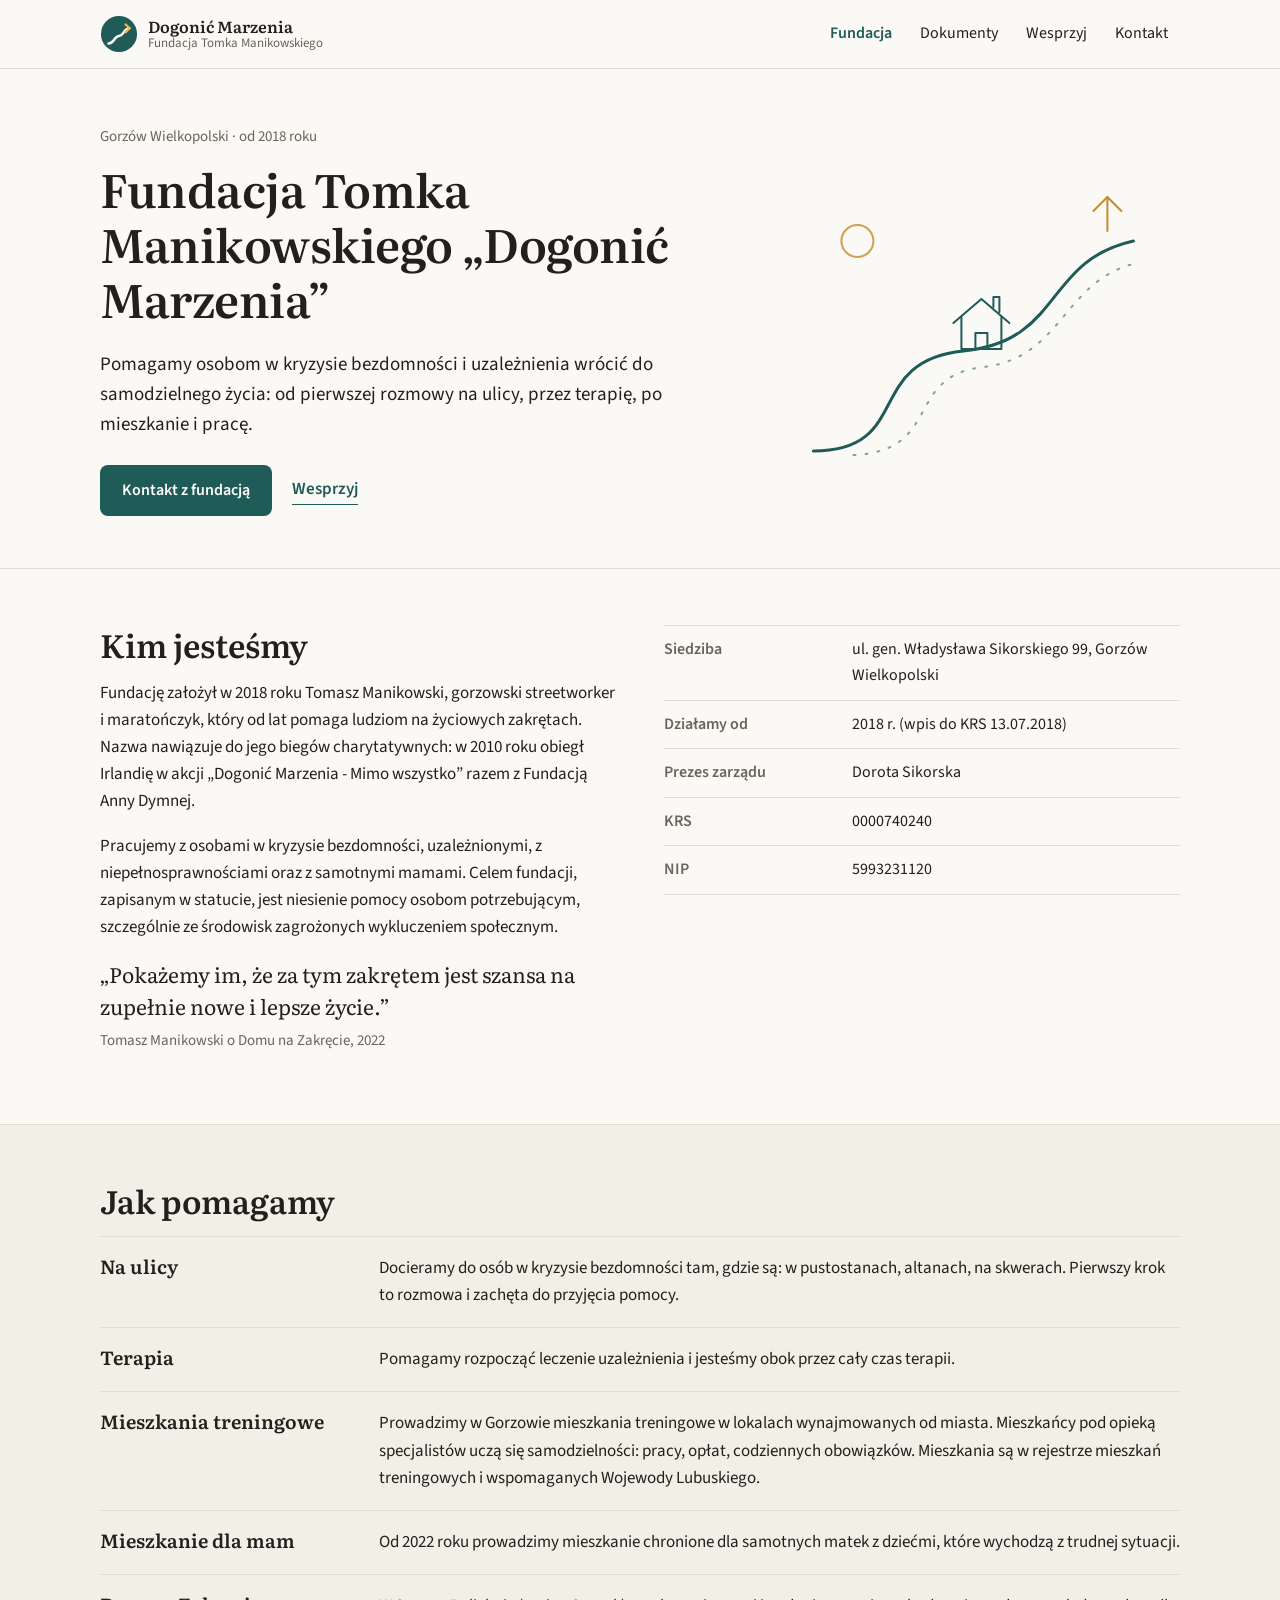
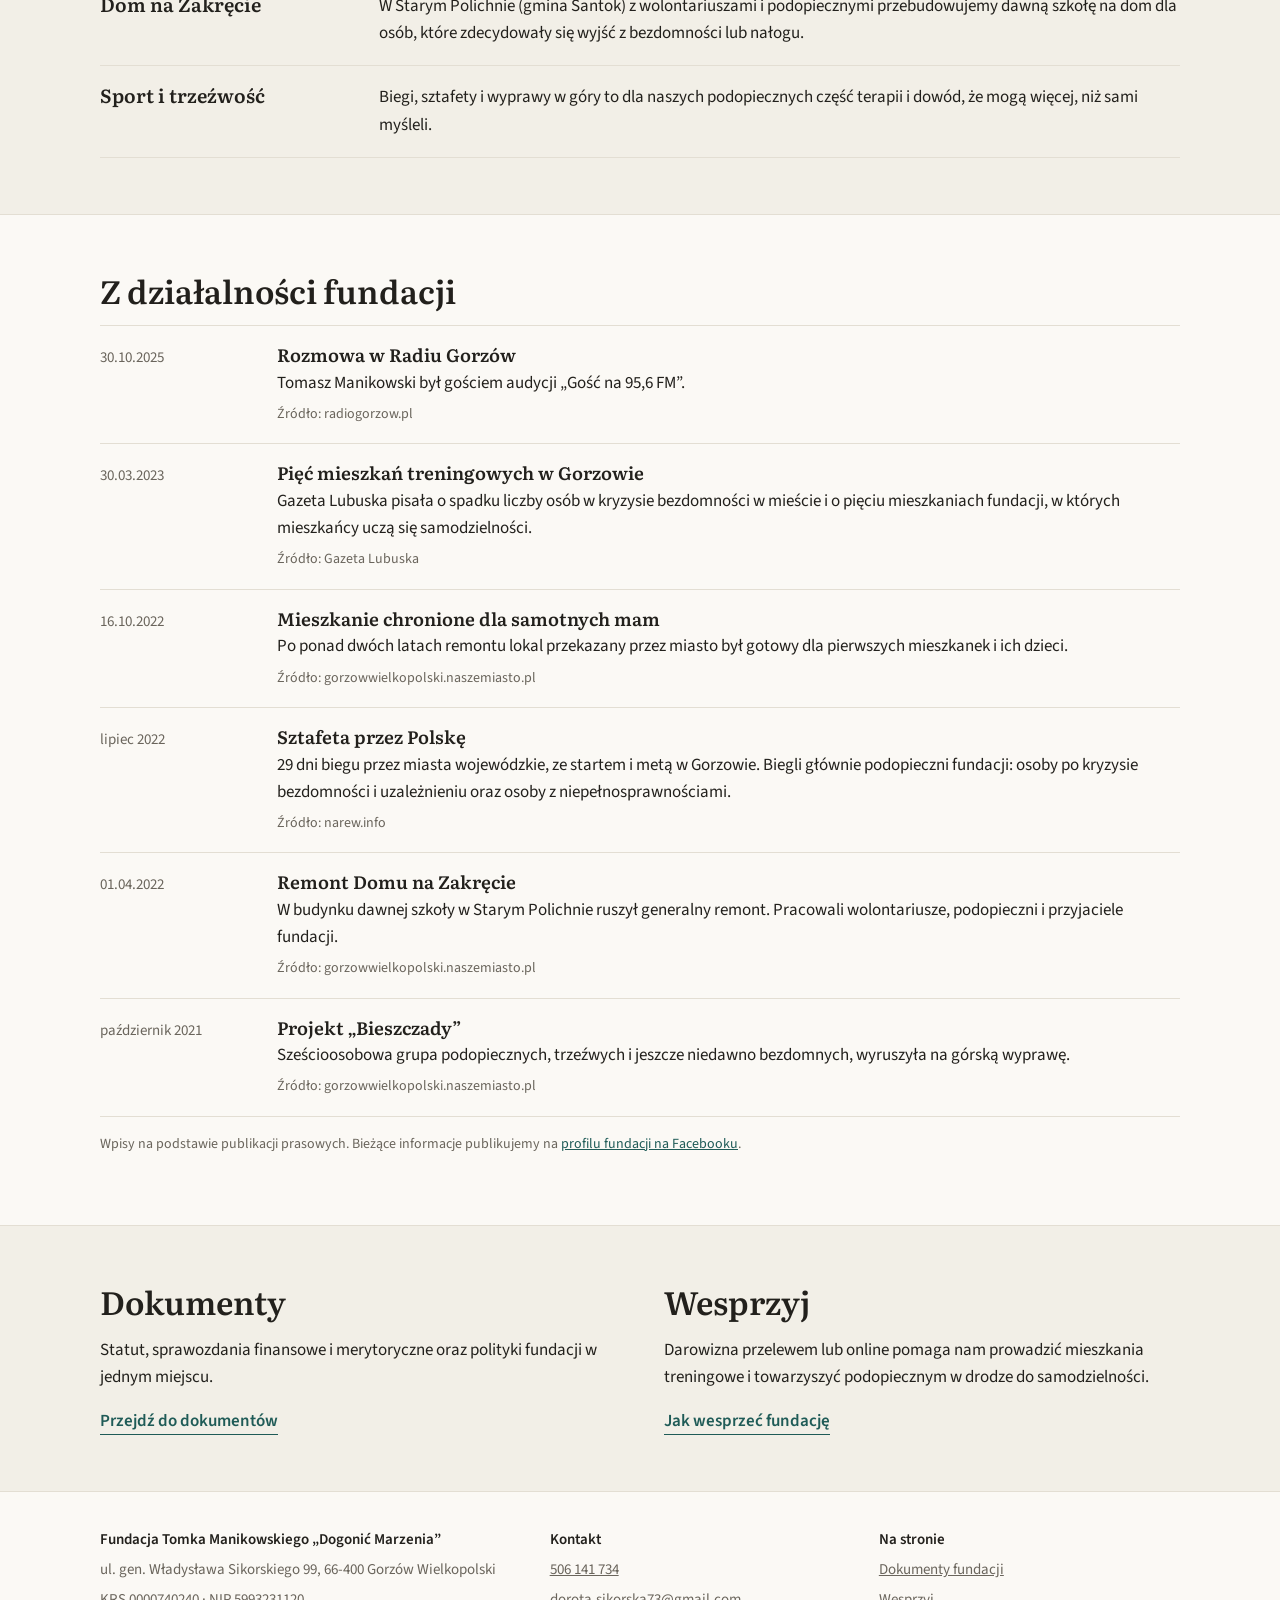
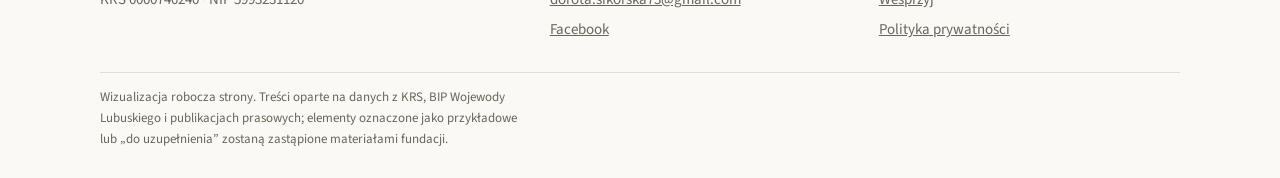
==== index.html @ fbab88c8 "Wizualizacja strony fundacji" ====
<!doctype html>
<html lang="pl">
<head>
<meta charset="utf-8">
<meta name="viewport" content="width=device-width, initial-scale=1">
<meta name="robots" content="noindex, nofollow">
<title>Strona główna | Fundacja „Dogonić Marzenia”</title>
<meta name="description" content="Fundacja Tomka Manikowskiego „Dogonić Marzenia” z Gorzowa Wielkopolskiego pomaga osobom w kryzysie bezdomności i uzależnienia.">
<link rel="preconnect" href="https://fonts.googleapis.com">
<link rel="preconnect" href="https://fonts.gstatic.com" crossorigin>
<link href="https://fonts.googleapis.com/css2?family=Literata:opsz,wght@7..72,500;7..72,600&family=Source+Sans+3:wght@400;600&display=swap" rel="stylesheet">
<link rel="stylesheet" href="style.css">
<link rel="icon" href="data:image/svg+xml,%3Csvg%20xmlns%3D%22http%3A//www.w3.org/2000/svg%22%20viewBox%3D%220%200%2040%2040%22%3E%3Ccircle%20cx%3D%2220%22%20cy%3D%2220%22%20r%3D%2219%22%20fill%3D%22%231f5b57%22/%3E%3Cpath%20d%3D%22M9%2030c6%200%206-8%2011-8s5-8%2011-8%22%20fill%3D%22none%22%20stroke%3D%22%23fff%22%20stroke-width%3D%223%22%20stroke-linecap%3D%22round%22/%3E%3C/svg%3E">
</head>
<body>
<a class="skip" href="#tresc">Przejdź do treści</a>
<header class="top"><div class="wrap">
<a class="brand" href="index.html"><svg viewBox="0 0 40 40" aria-hidden="true"><circle cx="20" cy="20" r="19" fill="#1f5b57"/><path d="M9 30c6 0 6-8 11-8s5-8 11-8" fill="none" stroke="#fff" stroke-width="2.6" stroke-linecap="round"/><path d="M27 10l4 4-4 4" fill="none" stroke="#f0b65a" stroke-width="2.4" stroke-linecap="round" stroke-linejoin="round"/></svg><span>Dogonić Marzenia<small>Fundacja Tomka Manikowskiego</small></span></a>
<button class="burger" aria-label="Menu" aria-expanded="false" aria-controls="nav"><svg width="22" height="22" viewBox="0 0 24 24" fill="none" stroke="currentColor" stroke-width="2" stroke-linecap="round"><path d="M4 7h16M4 12h16M4 17h16"/></svg></button>
<nav class="nav" id="nav" aria-label="Główne menu"><a href="index.html" aria-current="page">Fundacja</a><a href="dokumenty.html">Dokumenty</a><a href="wesprzyj.html">Wesprzyj</a><a href="kontakt.html">Kontakt</a></nav>
</div></header>
<main id="tresc">

<section class="hero"><div class="wrap">
<div>
<p class="where">Gorzów Wielkopolski · od 2018 roku</p>
<h1>Fundacja Tomka Manikowskiego „Dogonić Marzenia”</h1>
<p class="lead">Pomagamy osobom w kryzysie bezdomności i uzależnienia wrócić do samodzielnego życia: od pierwszej rozmowy na ulicy, przez terapię, po mieszkanie i pracę.</p>
<div class="btns"><a class="btn" href="kontakt.html">Kontakt z fundacją</a><a class="lnk" href="wesprzyj.html">Wesprzyj</a></div>
</div>
<div class="hero-art"><svg viewBox="0 0 360 300" fill="none" stroke="currentColor" stroke-width="2" stroke-linecap="round" stroke-linejoin="round" aria-hidden="true">
<path d="M20 280 C 120 280, 70 190, 170 180 S 250 90, 340 70" stroke-width="3"/>
<path d="M60 284 C 150 280, 110 205, 190 196 S 270 108, 344 92" stroke-dasharray="2 10" opacity=".55"/>
<g transform="translate(160 118)"><path d="M0 34 L28 10 L56 34"/><path d="M8 28 V60 H48 V28"/><path d="M22 60 V44 H34 V60"/><path d="M40 18 V8 H46 V23" /></g>
<path d="M300 40 l14 -14 l14 14" stroke="#c98a2b"/><path d="M314 26 V60" stroke="#c98a2b"/>
<circle cx="64" cy="70" r="16" stroke="#c98a2b" opacity=".8"/>
</svg></div>
</div></section>

<section class="sec"><div class="wrap cols">
<div>
<h2>Kim jesteśmy</h2>
<p>Fundację założył w 2018 roku Tomasz Manikowski, gorzowski streetworker i maratończyk, który od lat pomaga ludziom na życiowych zakrętach. Nazwa nawiązuje do jego biegów charytatywnych: w 2010 roku obiegł Irlandię w akcji „Dogonić Marzenia - Mimo wszystko” razem z Fundacją Anny Dymnej.</p>
<p>Pracujemy z osobami w kryzysie bezdomności, uzależnionymi, z niepełnosprawnościami oraz z samotnymi mamami. Celem fundacji, zapisanym w statucie, jest niesienie pomocy osobom potrzebującym, szczególnie ze środowisk zagrożonych wykluczeniem społecznym.</p>
<p class="quote">„Pokażemy im, że za tym zakrętem jest szansa na zupełnie nowe i lepsze życie.”</p>
<p>Tomasz Manikowski o Domu na Zakręcie, 2022</p>
</div>
<div>
<ul class="facts">
<li><b>Siedziba</b><span>ul. gen. Władysława Sikorskiego 99, Gorzów Wielkopolski</span></li>
<li><b>Działamy od</b><span>2018 r. (wpis do KRS 13.07.2018)</span></li>
<li><b>Prezes zarządu</b><span>Dorota Sikorska</span></li>
<li><b>KRS</b><span>0000740240</span></li>
<li><b>NIP</b><span>5993231120</span></li>
</ul>
</div>
</div></section>

<section class="sec alt"><div class="wrap">
<h2>Jak pomagamy</h2>
<ul class="ways">
<li><h3>Na ulicy</h3><p>Docieramy do osób w kryzysie bezdomności tam, gdzie są: w pustostanach, altanach, na skwerach. Pierwszy krok to rozmowa i zachęta do przyjęcia pomocy.</p></li>
<li><h3>Terapia</h3><p>Pomagamy rozpocząć leczenie uzależnienia i jesteśmy obok przez cały czas terapii.</p></li>
<li><h3>Mieszkania treningowe</h3><p>Prowadzimy w Gorzowie mieszkania treningowe w lokalach wynajmowanych od miasta. Mieszkańcy pod opieką specjalistów uczą się samodzielności: pracy, opłat, codziennych obowiązków. Mieszkania są w rejestrze mieszkań treningowych i wspomaganych Wojewody Lubuskiego.</p></li>
<li><h3>Mieszkanie dla mam</h3><p>Od 2022 roku prowadzimy mieszkanie chronione dla samotnych matek z dziećmi, które wychodzą z trudnej sytuacji.</p></li>
<li><h3>Dom na Zakręcie</h3><p>W Starym Polichnie (gmina Santok) z wolontariuszami i podopiecznymi przebudowujemy dawną szkołę na dom dla osób, które zdecydowały się wyjść z bezdomności lub nałogu.</p></li><!-- DO POTWIERDZENIA: aktualny etap Domu na Zakreciu (prasa z 2022 r.) -->
<li><h3>Sport i trzeźwość</h3><p>Biegi, sztafety i wyprawy w góry to dla naszych podopiecznych część terapii i dowód, że mogą więcej, niż sami myśleli.</p></li>
</ul>
</div></section>

<section class="sec"><div class="wrap">
<h2>Z działalności fundacji</h2>
<ul class="news">
<li><time datetime="2025-10-30">30.10.2025</time><div><h3>Rozmowa w Radiu Gorzów</h3><p>Tomasz Manikowski był gościem audycji „Gość na 95,6 FM”.</p><p class="src">Źródło: radiogorzow.pl</p></div></li>
<li><time datetime="2023-03-30">30.03.2023</time><div><h3>Pięć mieszkań treningowych w Gorzowie</h3><p>Gazeta Lubuska pisała o spadku liczby osób w kryzysie bezdomności w mieście i o pięciu mieszkaniach fundacji, w których mieszkańcy uczą się samodzielności.</p><p class="src">Źródło: Gazeta Lubuska</p></div></li>
<li><time datetime="2022-10-16">16.10.2022</time><div><h3>Mieszkanie chronione dla samotnych mam</h3><p>Po ponad dwóch latach remontu lokal przekazany przez miasto był gotowy dla pierwszych mieszkanek i ich dzieci.</p><p class="src">Źródło: gorzowwielkopolski.naszemiasto.pl</p></div></li>
<li><time datetime="2022-07-02">lipiec 2022</time><div><h3>Sztafeta przez Polskę</h3><p>29 dni biegu przez miasta wojewódzkie, ze startem i metą w Gorzowie. Biegli głównie podopieczni fundacji: osoby po kryzysie bezdomności i uzależnieniu oraz osoby z niepełnosprawnościami.</p><p class="src">Źródło: narew.info</p></div></li>
<li><time datetime="2022-04-01">01.04.2022</time><div><h3>Remont Domu na Zakręcie</h3><p>W budynku dawnej szkoły w Starym Polichnie ruszył generalny remont. Pracowali wolontariusze, podopieczni i przyjaciele fundacji.</p><p class="src">Źródło: gorzowwielkopolski.naszemiasto.pl</p></div></li>
<li><time datetime="2021-10-22">październik 2021</time><div><h3>Projekt „Bieszczady”</h3><p>Sześcioosobowa grupa podopiecznych, trzeźwych i jeszcze niedawno bezdomnych, wyruszyła na górską wyprawę.</p><p class="src">Źródło: gorzowwielkopolski.naszemiasto.pl</p></div></li>
</ul>
<!-- Wpisy z publikacji prasowych; docelowo aktualnosci z profilu FB fundacji -->
<p class="note">Wpisy na podstawie publikacji prasowych. Bieżące informacje publikujemy na <a href="https://www.facebook.com/tmdogonicmarzenia/" rel="noopener">profilu fundacji na Facebooku</a>.</p>
</div></section>

<section class="sec alt"><div class="wrap pair">
<div><h2>Dokumenty</h2><p>Statut, sprawozdania finansowe i merytoryczne oraz polityki fundacji w jednym miejscu.</p><a class="lnk" href="dokumenty.html">Przejdź do dokumentów</a></div>
<div><h2>Wesprzyj</h2><p>Darowizna przelewem lub online pomaga nam prowadzić mieszkania treningowe i towarzyszyć podopiecznym w drodze do samodzielności.</p><a class="lnk" href="wesprzyj.html">Jak wesprzeć fundację</a></div>
</div></section>

</main>
<footer class="foot"><div class="wrap">
<div><p><b>Fundacja Tomka Manikowskiego „Dogonić Marzenia”</b></p><p>ul. gen. Władysława Sikorskiego 99, 66-400 Gorzów Wielkopolski</p><p>KRS 0000740240 · NIP 5993231120</p></div>
<div><p><b>Kontakt</b></p><p><a href="tel:+48506141734">506 141 734</a></p><p><a href="mailto:dorota.sikorska73@gmail.com">dorota.sikorska73@gmail.com</a></p><p><a href="https://www.facebook.com/tmdogonicmarzenia/" rel="noopener">Facebook</a></p></div>
<div><p><b>Na stronie</b></p><p><a href="dokumenty.html">Dokumenty fundacji</a></p><p><a href="wesprzyj.html">Wesprzyj</a></p><p><a href="kontakt.html#rodo">Polityka prywatności</a></p></div>
</div>
<div class="wrap draft">Wizualizacja robocza strony. Treści oparte na danych z KRS, BIP Wojewody Lubuskiego i publikacjach prasowych; elementy oznaczone jako przykładowe lub „do uzupełnienia” zostaną zastąpione materiałami fundacji.</div>
</footer>
<script>
(function(){var b=document.querySelector('.burger'),n=document.getElementById('nav');
b.addEventListener('click',function(){var o=n.classList.toggle('open');b.setAttribute('aria-expanded',o)});
n.addEventListener('click',function(e){if(e.target.tagName==='A'){n.classList.remove('open');b.setAttribute('aria-expanded','false')}});
document.querySelectorAll('[data-mock]').forEach(function(a){a.addEventListener('click',function(e){e.preventDefault();var m=document.getElementById(a.getAttribute('data-mock'));if(m){m.hidden=false}})});
})();
</script>
</body>
</html>
---- style.css ----
:root{--bg:#fbf9f5;--bg2:#f2efe7;--ink:#22201c;--muted:#6a655c;--line:#e3ded3;--acc:#1f5b57;--acc2:#174744;--accink:#fff;
--hf:'Literata',Georgia,serif;--bf:'Source Sans 3',system-ui,sans-serif;--w:1080px}
*{box-sizing:border-box}
html{-webkit-text-size-adjust:100%;scroll-behavior:smooth}
body{margin:0;background:var(--bg);color:var(--ink);font:400 17px/1.6 var(--bf);overflow-x:hidden}
img,svg{max-width:100%;display:block}
a{color:var(--acc)}
a:hover{color:var(--acc2)}
.wrap{width:min(var(--w),100% - 40px);margin:0 auto}
h1,h2,h3{font-family:var(--hf);font-weight:600;line-height:1.2;margin:0 0 .5em;color:var(--ink)}
h1{font-size:clamp(28px,4.4vw,46px);letter-spacing:-.01em}
h2{font-size:clamp(24px,3vw,32px)}
h3{font-size:20px}
p{margin:0 0 1em}
.skip{position:absolute;left:-999px}
.skip:focus{left:12px;top:12px;background:#fff;padding:8px 12px;z-index:99}
/* naglowek */
.top{position:sticky;top:0;z-index:50;background:var(--bg);border-bottom:1px solid var(--line)}
.top .wrap{display:flex;align-items:center;justify-content:space-between;gap:16px;height:68px}
.brand{display:flex;align-items:center;gap:10px;text-decoration:none;color:var(--ink);min-width:0}
.brand svg{width:38px;height:38px;flex:0 0 auto}
.brand span{font-family:var(--hf);font-weight:600;font-size:16px;line-height:1.2}
.brand small{display:block;font-family:var(--bf);font-weight:400;font-size:13px;color:var(--muted)}
.nav{display:flex;gap:4px;align-items:center}
.nav a{text-decoration:none;color:var(--ink);padding:8px 12px;border-radius:6px;font-size:16px;white-space:nowrap}
.nav a:hover{background:var(--bg2)}
.nav a[aria-current]{color:var(--acc);font-weight:600}
.burger{display:none;background:none;border:1px solid var(--line);border-radius:8px;width:44px;height:44px;cursor:pointer;color:var(--ink);flex:0 0 auto}
.burger svg{margin:auto}
@media (max-width:820px){
 .burger{display:block}
 .nav{display:none;position:absolute;left:0;right:0;top:68px;background:var(--bg);flex-direction:column;align-items:stretch;padding:8px 20px 16px;border-bottom:1px solid var(--line);box-shadow:0 12px 24px rgba(0,0,0,.06)}
 .nav.open{display:flex}
 .nav a{padding:12px 4px;border-bottom:1px solid var(--line);border-radius:0}
 .nav a:last-child{border-bottom:0}
}
/* hero */
.hero{padding:56px 0 52px;border-bottom:1px solid var(--line);background:var(--bg)}
.hero .wrap{display:grid;grid-template-columns:minmax(0,1.5fr) minmax(0,1fr);gap:48px;align-items:center}
.hero .lead{font-size:19px;color:var(--ink);max-width:36em}
.hero .where{color:var(--muted);font-size:15px;margin-bottom:12px}
.hero-art{color:var(--acc)}
.hero-art svg{width:100%;height:auto;max-height:300px}
.btns{display:flex;flex-wrap:wrap;gap:12px 20px;align-items:center;margin-top:24px}
.btn{display:inline-block;background:var(--acc);color:var(--accink);text-decoration:none;padding:13px 22px;border-radius:8px;font-weight:600;font-size:16px;border:0;cursor:pointer;font-family:inherit}
.btn:hover{background:var(--acc2);color:#fff}
.lnk{font-weight:600;text-decoration:none;border-bottom:1px solid currentColor;padding-bottom:1px}
@media (max-width:760px){
 .hero{padding:24px 0 28px}
 .hero .wrap{grid-template-columns:minmax(0,1fr);gap:0}
 .hero-art{display:none}
 h1{font-size:clamp(25px,7.4vw,32px)}
 .hero .lead{font-size:17px}
 .btns{margin-top:18px}
}
/* sekcje */
.sec{padding:56px 0;border-bottom:1px solid var(--line)}
.sec.alt{background:var(--bg2)}
.cols{display:grid;grid-template-columns:minmax(0,1fr) minmax(0,1fr);gap:48px}
.cols3{display:grid;grid-template-columns:repeat(3,minmax(0,1fr));gap:32px 40px}
.facts{list-style:none;margin:0;padding:0;border-top:1px solid var(--line)}
.facts li{display:grid;grid-template-columns:minmax(0,11em) minmax(0,1fr);gap:12px;padding:11px 0;border-bottom:1px solid var(--line);font-size:16px}
.facts b{font-weight:600;color:var(--muted)}
.ways{list-style:none;margin:8px 0 0;padding:0}
.ways li{padding:18px 0;border-top:1px solid var(--line);display:grid;grid-template-columns:minmax(0,15em) minmax(0,1fr);gap:24px}
.ways li:last-child{border-bottom:1px solid var(--line)}
.ways h3{margin:0;font-size:19px}
.ways p{margin:0;color:var(--ink)}
.news{list-style:none;margin:8px 0 0;padding:0}
.news li{padding:18px 0;border-top:1px solid var(--line);display:grid;grid-template-columns:minmax(0,9em) minmax(0,1fr);gap:24px}
.news li:last-child{border-bottom:1px solid var(--line)}
.news time{color:var(--muted);font-size:15px;padding-top:2px}
.news h3{font-size:18px;margin:0 0 4px}
.news p{margin:0}
.news .src{font-size:14px;color:var(--muted);margin-top:6px}
.news li.empty h3,.news li.empty p{color:var(--muted);font-weight:400}
.note{font-size:14px;color:var(--muted);margin-top:16px}
.quote{font-family:var(--hf);font-size:21px;line-height:1.5;margin:0 0 8px;color:var(--ink)}
.quote+p{color:var(--muted);font-size:15px}
.pair{display:grid;grid-template-columns:minmax(0,1fr) minmax(0,1fr);gap:48px}
.pair p{max-width:30em}
.help{background:var(--bg2);border-radius:10px;padding:22px 24px;margin-top:8px}
.help p{margin:0 0 6px}
.help a{font-weight:600}
@media (max-width:820px){
 .sec{padding:40px 0}
 .cols,.pair,.cols3{grid-template-columns:minmax(0,1fr);gap:28px}
 .ways li,.news li{grid-template-columns:minmax(0,1fr);gap:4px}
 .facts li{grid-template-columns:minmax(0,1fr);gap:0}
}
/* podstrony */
.phead{padding:40px 0 28px;border-bottom:1px solid var(--line)}
.phead p{max-width:40em;color:var(--ink);margin:0}
@media (max-width:760px){.phead{padding:26px 0 20px}}
.docs{margin:0;padding:0;list-style:none}
.docgroup{margin-bottom:36px}
.docgroup h2{font-size:22px;margin-bottom:10px}
.doc{display:grid;grid-template-columns:28px minmax(0,1fr) auto;gap:14px;align-items:center;padding:14px 0;border-top:1px solid var(--line)}
.doc:last-child{border-bottom:1px solid var(--line)}
.doc svg{color:var(--acc)}
.doc .t{font-weight:600}
.doc .m{font-size:14px;color:var(--muted)}
.doc a.dl{font-size:15px;font-weight:600;text-decoration:none;white-space:nowrap}
.doc.wait .t{font-weight:400;color:var(--muted)}
@media (max-width:520px){.doc{grid-template-columns:24px minmax(0,1fr)}.doc a.dl,.doc .dl{grid-column:2}}
.acct{border:1px solid var(--line);border-radius:10px;padding:22px 24px;background:#fff}
.acct dl{margin:0;display:grid;grid-template-columns:minmax(0,9em) minmax(0,1fr);gap:10px 16px}
.acct dt{color:var(--muted);font-size:15px}
.acct dd{margin:0;font-weight:600;overflow-wrap:anywhere}
.acct dd.todo{font-weight:400;color:var(--muted);font-style:italic}
@media (max-width:520px){.acct dl{grid-template-columns:minmax(0,1fr);gap:2px}.acct dd{margin-bottom:10px}}
.pay{margin-top:20px}
.pay .btn[aria-disabled]{opacity:.9}
.small{font-size:14px;color:var(--muted)}
.map{border:1px solid var(--line);border-radius:10px;overflow:hidden;background:var(--bg2)}
.map iframe{display:block;width:100%;height:320px;border:0}
/* stopka */
.foot{padding:36px 0 28px;font-size:15px;color:var(--muted)}
.foot .wrap{display:grid;grid-template-columns:minmax(0,1.4fr) minmax(0,1fr) minmax(0,1fr);gap:28px}
.foot b{color:var(--ink);font-weight:600}
.foot a{color:var(--muted)}
.foot p{margin:0 0 6px}
.draft{border-top:1px solid var(--line);margin-top:24px;padding-top:14px;font-size:13px}
@media (max-width:820px){.foot .wrap{grid-template-columns:minmax(0,1fr);gap:18px}}
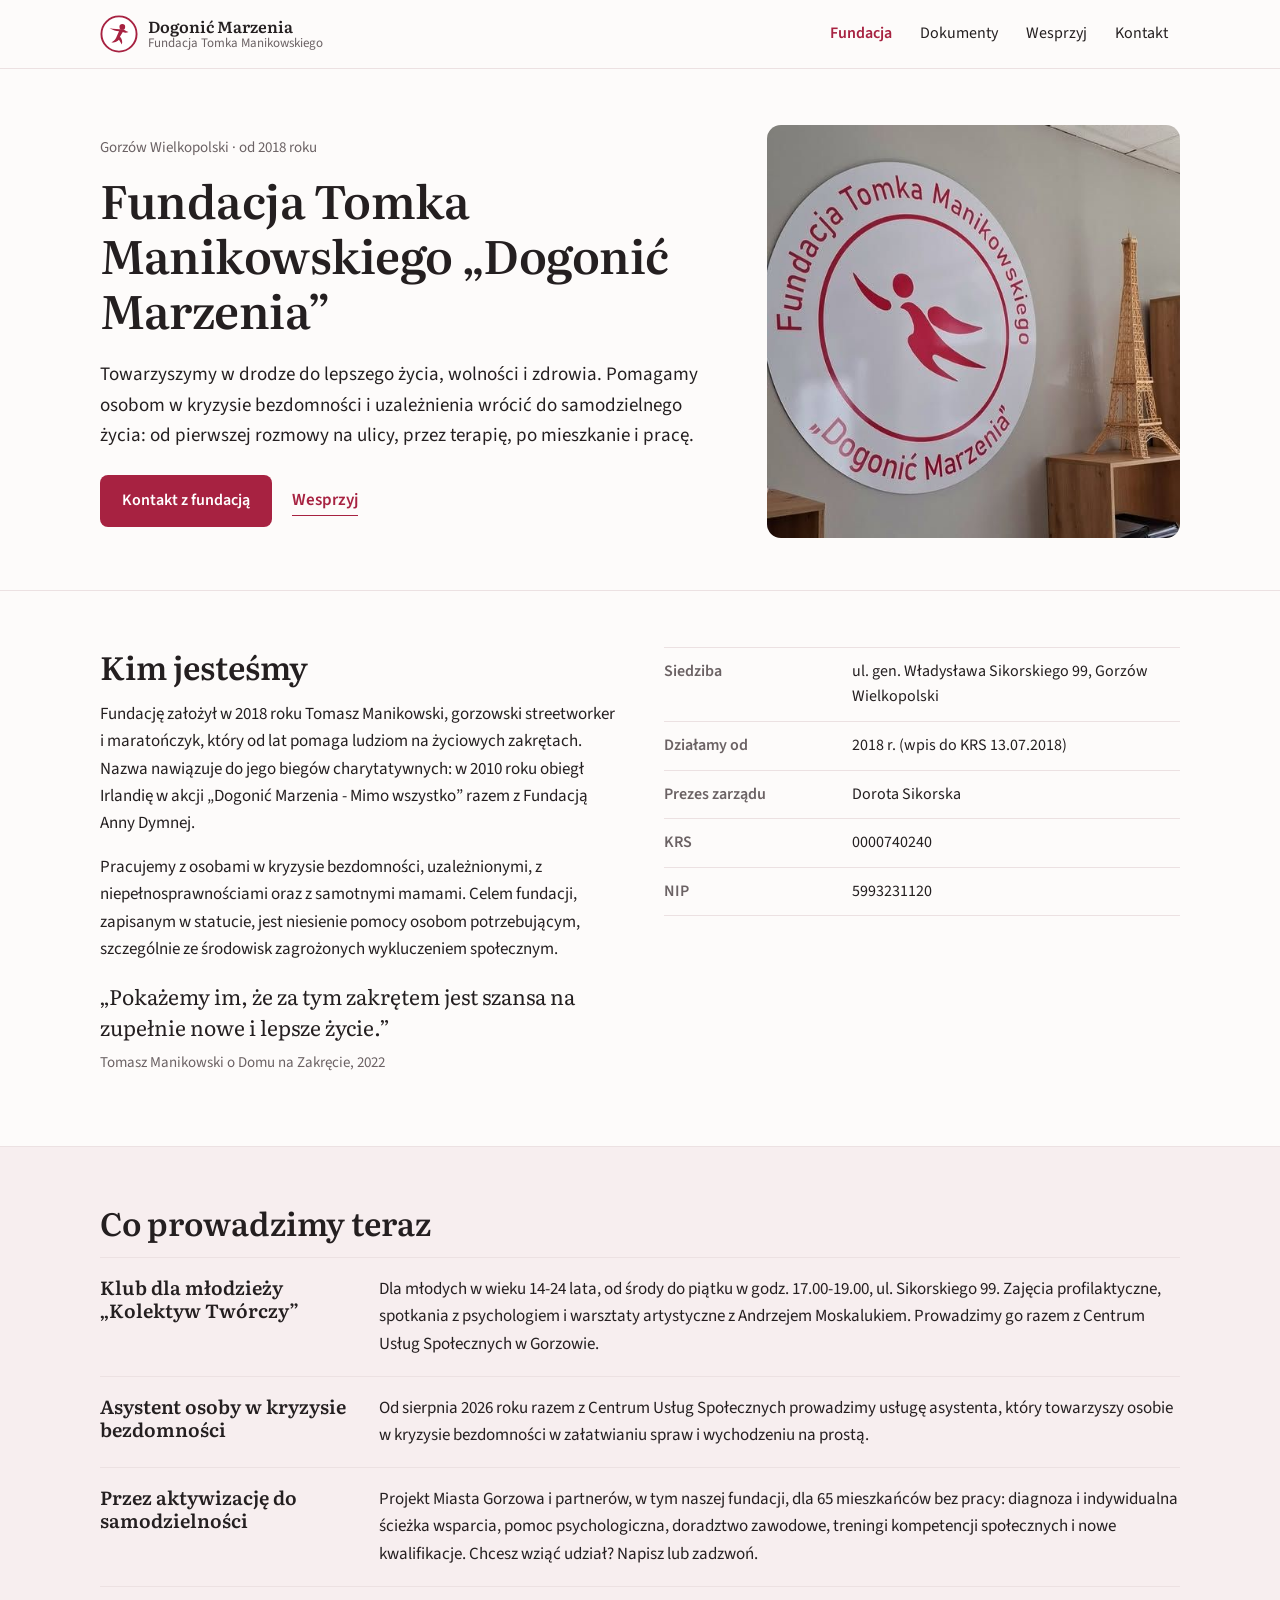
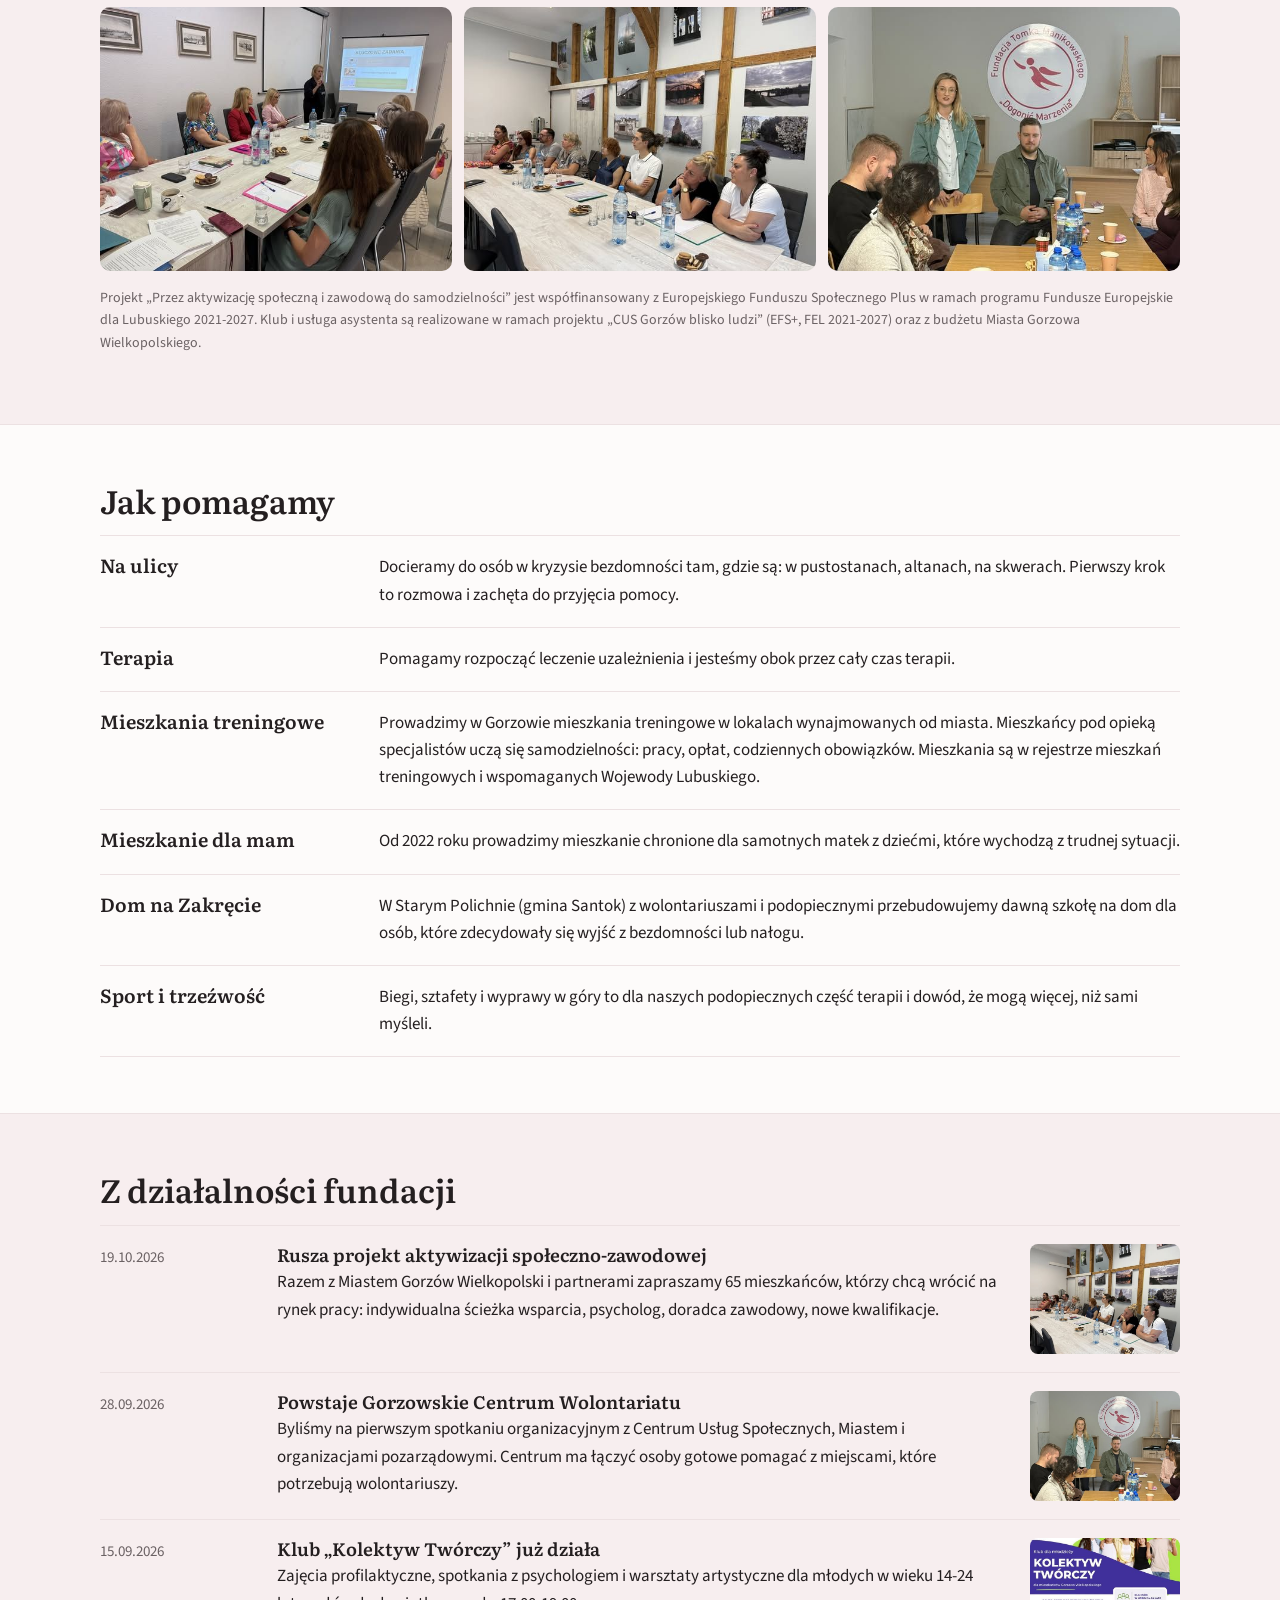
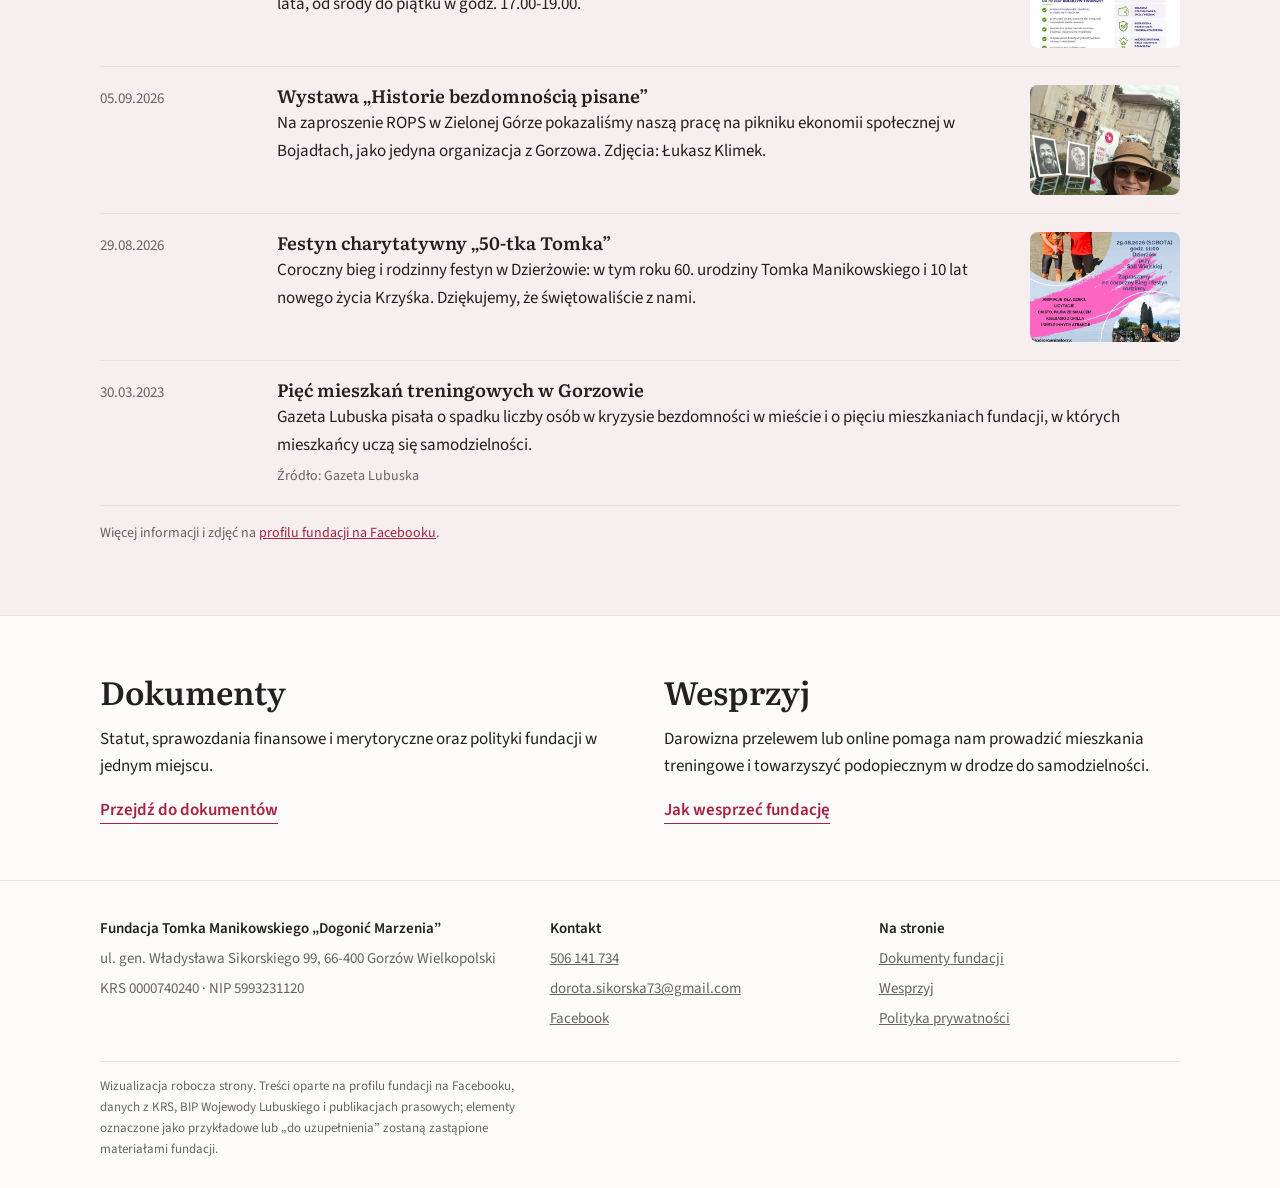
==== commit 05b573f6: "Treści i zdjęcia z profilu fundacji na Facebooku, kolory z logo" ====
--- a/index.html
+++ b/index.html
@@ -10,12 +10,12 @@
 <link rel="preconnect" href="https://fonts.gstatic.com" crossorigin>
 <link href="https://fonts.googleapis.com/css2?family=Literata:opsz,wght@7..72,500;7..72,600&family=Source+Sans+3:wght@400;600&display=swap" rel="stylesheet">
 <link rel="stylesheet" href="style.css">
-<link rel="icon" href="data:image/svg+xml,%3Csvg%20xmlns%3D%22http%3A//www.w3.org/2000/svg%22%20viewBox%3D%220%200%2040%2040%22%3E%3Ccircle%20cx%3D%2220%22%20cy%3D%2220%22%20r%3D%2219%22%20fill%3D%22%231f5b57%22/%3E%3Cpath%20d%3D%22M9%2030c6%200%206-8%2011-8s5-8%2011-8%22%20fill%3D%22none%22%20stroke%3D%22%23fff%22%20stroke-width%3D%223%22%20stroke-linecap%3D%22round%22/%3E%3C/svg%3E">
+<link rel="icon" href="data:image/svg+xml,%3Csvg%20xmlns%3D%22http%3A//www.w3.org/2000/svg%22%20viewBox%3D%220%200%2040%2040%22%3E%3Ccircle%20cx%3D%2220%22%20cy%3D%2220%22%20r%3D%2219%22%20fill%3D%22%23a72241%22/%3E%3Ccircle%20cx%3D%2223.5%22%20cy%3D%2212.5%22%20r%3D%223.2%22%20fill%3D%22%23fff%22/%3E%3Cpath%20d%3D%22M10%2014c4%202%207%203%2010%203l-3%207c-1%202-3%204-5%205%203%200%206-1%208-3l3%205c1-3%200-6-2-8l3-5c2%201%204%201%206%200-3-1-5-3-7-3-4%200-8%200-13-1z%22%20fill%3D%22%23fff%22/%3E%3C/svg%3E">
 </head>
 <body>
 <a class="skip" href="#tresc">Przejdź do treści</a>
 <header class="top"><div class="wrap">
-<a class="brand" href="index.html"><svg viewBox="0 0 40 40" aria-hidden="true"><circle cx="20" cy="20" r="19" fill="#1f5b57"/><path d="M9 30c6 0 6-8 11-8s5-8 11-8" fill="none" stroke="#fff" stroke-width="2.6" stroke-linecap="round"/><path d="M27 10l4 4-4 4" fill="none" stroke="#f0b65a" stroke-width="2.4" stroke-linecap="round" stroke-linejoin="round"/></svg><span>Dogonić Marzenia<small>Fundacja Tomka Manikowskiego</small></span></a>
+<a class="brand" href="index.html"><svg viewBox="0 0 40 40" aria-hidden="true"><circle cx="20" cy="20" r="18.5" fill="#fff" stroke="#a72241" stroke-width="2"/><circle cx="23.5" cy="12.5" r="3" fill="#a72241"/><path d="M10 14c4 2 7 3 10 3l-3 7c-1 2-3 4-5 5 3 0 6-1 8-3l3 5c1-3 0-6-2-8l3-5c2 1 4 1 6 0-3-1-5-3-7-3-4 0-8 0-13-1z" fill="#a72241"/></svg><span>Dogonić Marzenia<small>Fundacja Tomka Manikowskiego</small></span></a>
 <button class="burger" aria-label="Menu" aria-expanded="false" aria-controls="nav"><svg width="22" height="22" viewBox="0 0 24 24" fill="none" stroke="currentColor" stroke-width="2" stroke-linecap="round"><path d="M4 7h16M4 12h16M4 17h16"/></svg></button>
 <nav class="nav" id="nav" aria-label="Główne menu"><a href="index.html" aria-current="page">Fundacja</a><a href="dokumenty.html">Dokumenty</a><a href="wesprzyj.html">Wesprzyj</a><a href="kontakt.html">Kontakt</a></nav>
 </div></header>
@@ -25,16 +25,10 @@
 <div>
 <p class="where">Gorzów Wielkopolski · od 2018 roku</p>
 <h1>Fundacja Tomka Manikowskiego „Dogonić Marzenia”</h1>
-<p class="lead">Pomagamy osobom w kryzysie bezdomności i uzależnienia wrócić do samodzielnego życia: od pierwszej rozmowy na ulicy, przez terapię, po mieszkanie i pracę.</p>
+<p class="lead">Towarzyszymy w drodze do lepszego życia, wolności i zdrowia. Pomagamy osobom w kryzysie bezdomności i uzależnienia wrócić do samodzielnego życia: od pierwszej rozmowy na ulicy, przez terapię, po mieszkanie i pracę.</p>
 <div class="btns"><a class="btn" href="kontakt.html">Kontakt z fundacją</a><a class="lnk" href="wesprzyj.html">Wesprzyj</a></div>
 </div>
-<div class="hero-art"><svg viewBox="0 0 360 300" fill="none" stroke="currentColor" stroke-width="2" stroke-linecap="round" stroke-linejoin="round" aria-hidden="true">
-<path d="M20 280 C 120 280, 70 190, 170 180 S 250 90, 340 70" stroke-width="3"/>
-<path d="M60 284 C 150 280, 110 205, 190 196 S 270 108, 344 92" stroke-dasharray="2 10" opacity=".55"/>
-<g transform="translate(160 118)"><path d="M0 34 L28 10 L56 34"/><path d="M8 28 V60 H48 V28"/><path d="M22 60 V44 H34 V60"/><path d="M40 18 V8 H46 V23" /></g>
-<path d="M300 40 l14 -14 l14 14" stroke="#c98a2b"/><path d="M314 26 V60" stroke="#c98a2b"/>
-<circle cx="64" cy="70" r="16" stroke="#c98a2b" opacity=".8"/>
-</svg></div>
+<div class="hero-art"><img src="img/logo-sciana.jpg" alt="Logo fundacji w siedzibie przy ul. Sikorskiego 99" width="526" height="525"></div>
 </div></section>
 
 <section class="sec"><div class="wrap cols">
@@ -57,6 +51,17 @@
 </div></section>
 
 <section class="sec alt"><div class="wrap">
+<h2>Co prowadzimy teraz</h2>
+<ul class="ways">
+<li><h3>Klub dla młodzieży „Kolektyw Twórczy”</h3><p>Dla młodych w wieku 14-24 lata, od środy do piątku w godz. 17.00-19.00, ul. Sikorskiego 99. Zajęcia profilaktyczne, spotkania z psychologiem i warsztaty artystyczne z Andrzejem Moskalukiem. Prowadzimy go razem z Centrum Usług Społecznych w Gorzowie.</p></li>
+<li><h3>Asystent osoby w kryzysie bezdomności</h3><p>Od sierpnia 2026 roku razem z Centrum Usług Społecznych prowadzimy usługę asystenta, który towarzyszy osobie w kryzysie bezdomności w załatwianiu spraw i wychodzeniu na prostą.</p></li>
+<li><h3>Przez aktywizację do samodzielności</h3><p>Projekt Miasta Gorzowa i partnerów, w tym naszej fundacji, dla 65 mieszkańców bez pracy: diagnoza i indywidualna ścieżka wsparcia, pomoc psychologiczna, doradztwo zawodowe, treningi kompetencji społecznych i nowe kwalifikacje. Chcesz wziąć udział? Napisz lub zadzwoń.</p></li>
+</ul>
+<div class="gal"><img src="img/siedziba.jpg" alt="Spotkanie w siedzibie fundacji" loading="lazy"><img src="img/spotkanie.jpg" alt="Spotkanie zespołu z Centrum Usług Społecznych" loading="lazy"><img src="img/wolontariat.jpg" alt="Spotkanie Gorzowskiego Centrum Wolontariatu" loading="lazy"></div>
+<p class="note">Projekt „Przez aktywizację społeczną i zawodową do samodzielności” jest współfinansowany z Europejskiego Funduszu Społecznego Plus w ramach programu Fundusze Europejskie dla Lubuskiego 2021-2027. Klub i usługa asystenta są realizowane w ramach projektu „CUS Gorzów blisko ludzi” (EFS+, FEL 2021-2027) oraz z budżetu Miasta Gorzowa Wielkopolskiego.</p>
+</div></section>
+
+<section class="sec"><div class="wrap">
 <h2>Jak pomagamy</h2>
 <ul class="ways">
 <li><h3>Na ulicy</h3><p>Docieramy do osób w kryzysie bezdomności tam, gdzie są: w pustostanach, altanach, na skwerach. Pierwszy krok to rozmowa i zachęta do przyjęcia pomocy.</p></li>
@@ -68,21 +73,20 @@
 </ul>
 </div></section>
 
-<section class="sec"><div class="wrap">
+<section class="sec alt"><div class="wrap">
 <h2>Z działalności fundacji</h2>
 <ul class="news">
-<li><time datetime="2025-10-30">30.10.2025</time><div><h3>Rozmowa w Radiu Gorzów</h3><p>Tomasz Manikowski był gościem audycji „Gość na 95,6 FM”.</p><p class="src">Źródło: radiogorzow.pl</p></div></li>
+<li class="ph"><time datetime="2026-10-19">19.10.2026</time><div><h3>Rusza projekt aktywizacji społeczno-zawodowej</h3><p>Razem z Miastem Gorzów Wielkopolski i partnerami zapraszamy 65 mieszkańców, którzy chcą wrócić na rynek pracy: indywidualna ścieżka wsparcia, psycholog, doradca zawodowy, nowe kwalifikacje.</p></div><img class="th" src="img/spotkanie.jpg" alt="" loading="lazy"></li>
+<li class="ph"><time datetime="2026-09-28">28.09.2026</time><div><h3>Powstaje Gorzowskie Centrum Wolontariatu</h3><p>Byliśmy na pierwszym spotkaniu organizacyjnym z Centrum Usług Społecznych, Miastem i organizacjami pozarządowymi. Centrum ma łączyć osoby gotowe pomagać z miejscami, które potrzebują wolontariuszy.</p></div><img class="th" src="img/wolontariat.jpg" alt="" loading="lazy"></li>
+<li class="ph"><time datetime="2026-09-15">15.09.2026</time><div><h3>Klub „Kolektyw Twórczy” już działa</h3><p>Zajęcia profilaktyczne, spotkania z psychologiem i warsztaty artystyczne dla młodych w wieku 14-24 lata, od środy do piątku w godz. 17.00-19.00.</p></div><img class="th" src="img/kolektyw.jpg" alt="" loading="lazy"></li>
+<li class="ph"><time datetime="2026-09-05">05.09.2026</time><div><h3>Wystawa „Historie bezdomnością pisane”</h3><p>Na zaproszenie ROPS w Zielonej Górze pokazaliśmy naszą pracę na pikniku ekonomii społecznej w Bojadłach, jako jedyna organizacja z Gorzowa. Zdjęcia: Łukasz Klimek.</p></div><img class="th" src="img/wystawa.jpg" alt="" loading="lazy"></li>
+<li class="ph"><time datetime="2026-08-29">29.08.2026</time><div><h3>Festyn charytatywny „50-tka Tomka”</h3><p>Coroczny bieg i rodzinny festyn w Dzierżowie: w tym roku 60. urodziny Tomka Manikowskiego i 10 lat nowego życia Krzyśka. Dziękujemy, że świętowaliście z nami.</p></div><img class="th" src="img/festyn.jpg" alt="" loading="lazy"></li>
 <li><time datetime="2023-03-30">30.03.2023</time><div><h3>Pięć mieszkań treningowych w Gorzowie</h3><p>Gazeta Lubuska pisała o spadku liczby osób w kryzysie bezdomności w mieście i o pięciu mieszkaniach fundacji, w których mieszkańcy uczą się samodzielności.</p><p class="src">Źródło: Gazeta Lubuska</p></div></li>
-<li><time datetime="2022-10-16">16.10.2022</time><div><h3>Mieszkanie chronione dla samotnych mam</h3><p>Po ponad dwóch latach remontu lokal przekazany przez miasto był gotowy dla pierwszych mieszkanek i ich dzieci.</p><p class="src">Źródło: gorzowwielkopolski.naszemiasto.pl</p></div></li>
-<li><time datetime="2022-07-02">lipiec 2022</time><div><h3>Sztafeta przez Polskę</h3><p>29 dni biegu przez miasta wojewódzkie, ze startem i metą w Gorzowie. Biegli głównie podopieczni fundacji: osoby po kryzysie bezdomności i uzależnieniu oraz osoby z niepełnosprawnościami.</p><p class="src">Źródło: narew.info</p></div></li>
-<li><time datetime="2022-04-01">01.04.2022</time><div><h3>Remont Domu na Zakręcie</h3><p>W budynku dawnej szkoły w Starym Polichnie ruszył generalny remont. Pracowali wolontariusze, podopieczni i przyjaciele fundacji.</p><p class="src">Źródło: gorzowwielkopolski.naszemiasto.pl</p></div></li>
-<li><time datetime="2021-10-22">październik 2021</time><div><h3>Projekt „Bieszczady”</h3><p>Sześcioosobowa grupa podopiecznych, trzeźwych i jeszcze niedawno bezdomnych, wyruszyła na górską wyprawę.</p><p class="src">Źródło: gorzowwielkopolski.naszemiasto.pl</p></div></li>
 </ul>
-<!-- Wpisy z publikacji prasowych; docelowo aktualnosci z profilu FB fundacji -->
-<p class="note">Wpisy na podstawie publikacji prasowych. Bieżące informacje publikujemy na <a href="https://www.facebook.com/tmdogonicmarzenia/" rel="noopener">profilu fundacji na Facebooku</a>.</p>
+<p class="note">Więcej informacji i zdjęć na <a href="https://www.facebook.com/tmdogonicmarzenia/" rel="noopener">profilu fundacji na Facebooku</a>.</p>
 </div></section>
 
-<section class="sec alt"><div class="wrap pair">
+<section class="sec"><div class="wrap pair">
 <div><h2>Dokumenty</h2><p>Statut, sprawozdania finansowe i merytoryczne oraz polityki fundacji w jednym miejscu.</p><a class="lnk" href="dokumenty.html">Przejdź do dokumentów</a></div>
 <div><h2>Wesprzyj</h2><p>Darowizna przelewem lub online pomaga nam prowadzić mieszkania treningowe i towarzyszyć podopiecznym w drodze do samodzielności.</p><a class="lnk" href="wesprzyj.html">Jak wesprzeć fundację</a></div>
 </div></section>
@@ -93,7 +97,7 @@
 <div><p><b>Kontakt</b></p><p><a href="tel:+48506141734">506 141 734</a></p><p><a href="mailto:dorota.sikorska73@gmail.com">dorota.sikorska73@gmail.com</a></p><p><a href="https://www.facebook.com/tmdogonicmarzenia/" rel="noopener">Facebook</a></p></div>
 <div><p><b>Na stronie</b></p><p><a href="dokumenty.html">Dokumenty fundacji</a></p><p><a href="wesprzyj.html">Wesprzyj</a></p><p><a href="kontakt.html#rodo">Polityka prywatności</a></p></div>
 </div>
-<div class="wrap draft">Wizualizacja robocza strony. Treści oparte na danych z KRS, BIP Wojewody Lubuskiego i publikacjach prasowych; elementy oznaczone jako przykładowe lub „do uzupełnienia” zostaną zastąpione materiałami fundacji.</div>
+<div class="wrap draft">Wizualizacja robocza strony. Treści oparte na profilu fundacji na Facebooku, danych z KRS, BIP Wojewody Lubuskiego i publikacjach prasowych; elementy oznaczone jako przykładowe lub „do uzupełnienia” zostaną zastąpione materiałami fundacji.</div>
 </footer>
 <script>
 (function(){var b=document.querySelector('.burger'),n=document.getElementById('nav');
--- a/style.css
+++ b/style.css
@@ -1,5 +1,5 @@
 
-:root{--bg:#fbf9f5;--bg2:#f2efe7;--ink:#22201c;--muted:#6a655c;--line:#e3ded3;--acc:#1f5b57;--acc2:#174744;--accink:#fff;
+:root{--bg:#fdfbfa;--bg2:#f7eeef;--ink:#241f20;--muted:#6b6264;--line:#ece1e2;--acc:#a72241;--acc2:#861a34;--accink:#fff;
 --hf:'Literata',Georgia,serif;--bf:'Source Sans 3',system-ui,sans-serif;--w:1080px}
 *{box-sizing:border-box}
 html{-webkit-text-size-adjust:100%;scroll-behavior:smooth}
@@ -123,3 +123,4 @@
 .foot p{margin:0 0 6px}
 .draft{border-top:1px solid var(--line);margin-top:24px;padding-top:14px;font-size:13px}
 @media (max-width:820px){.foot .wrap{grid-template-columns:minmax(0,1fr);gap:18px}}
+.hero-art img{width:100%;height:auto;aspect-ratio:1/1;object-fit:cover;border-radius:14px;max-width:420px;margin-left:auto}.news li.ph{grid-template-columns:minmax(0,9em) minmax(0,1fr) 150px}.news .th{width:150px;height:110px;object-fit:cover;border-radius:8px}@media (max-width:760px){.news li.ph{grid-template-columns:minmax(0,1fr)}.news .th{width:100%;height:180px}}.gal{display:grid;grid-template-columns:repeat(3,minmax(0,1fr));gap:12px;margin-top:20px}.gal img{width:100%;aspect-ratio:4/3;object-fit:cover;border-radius:10px}@media (max-width:760px){.gal{grid-template-columns:minmax(0,1fr) minmax(0,1fr)}}
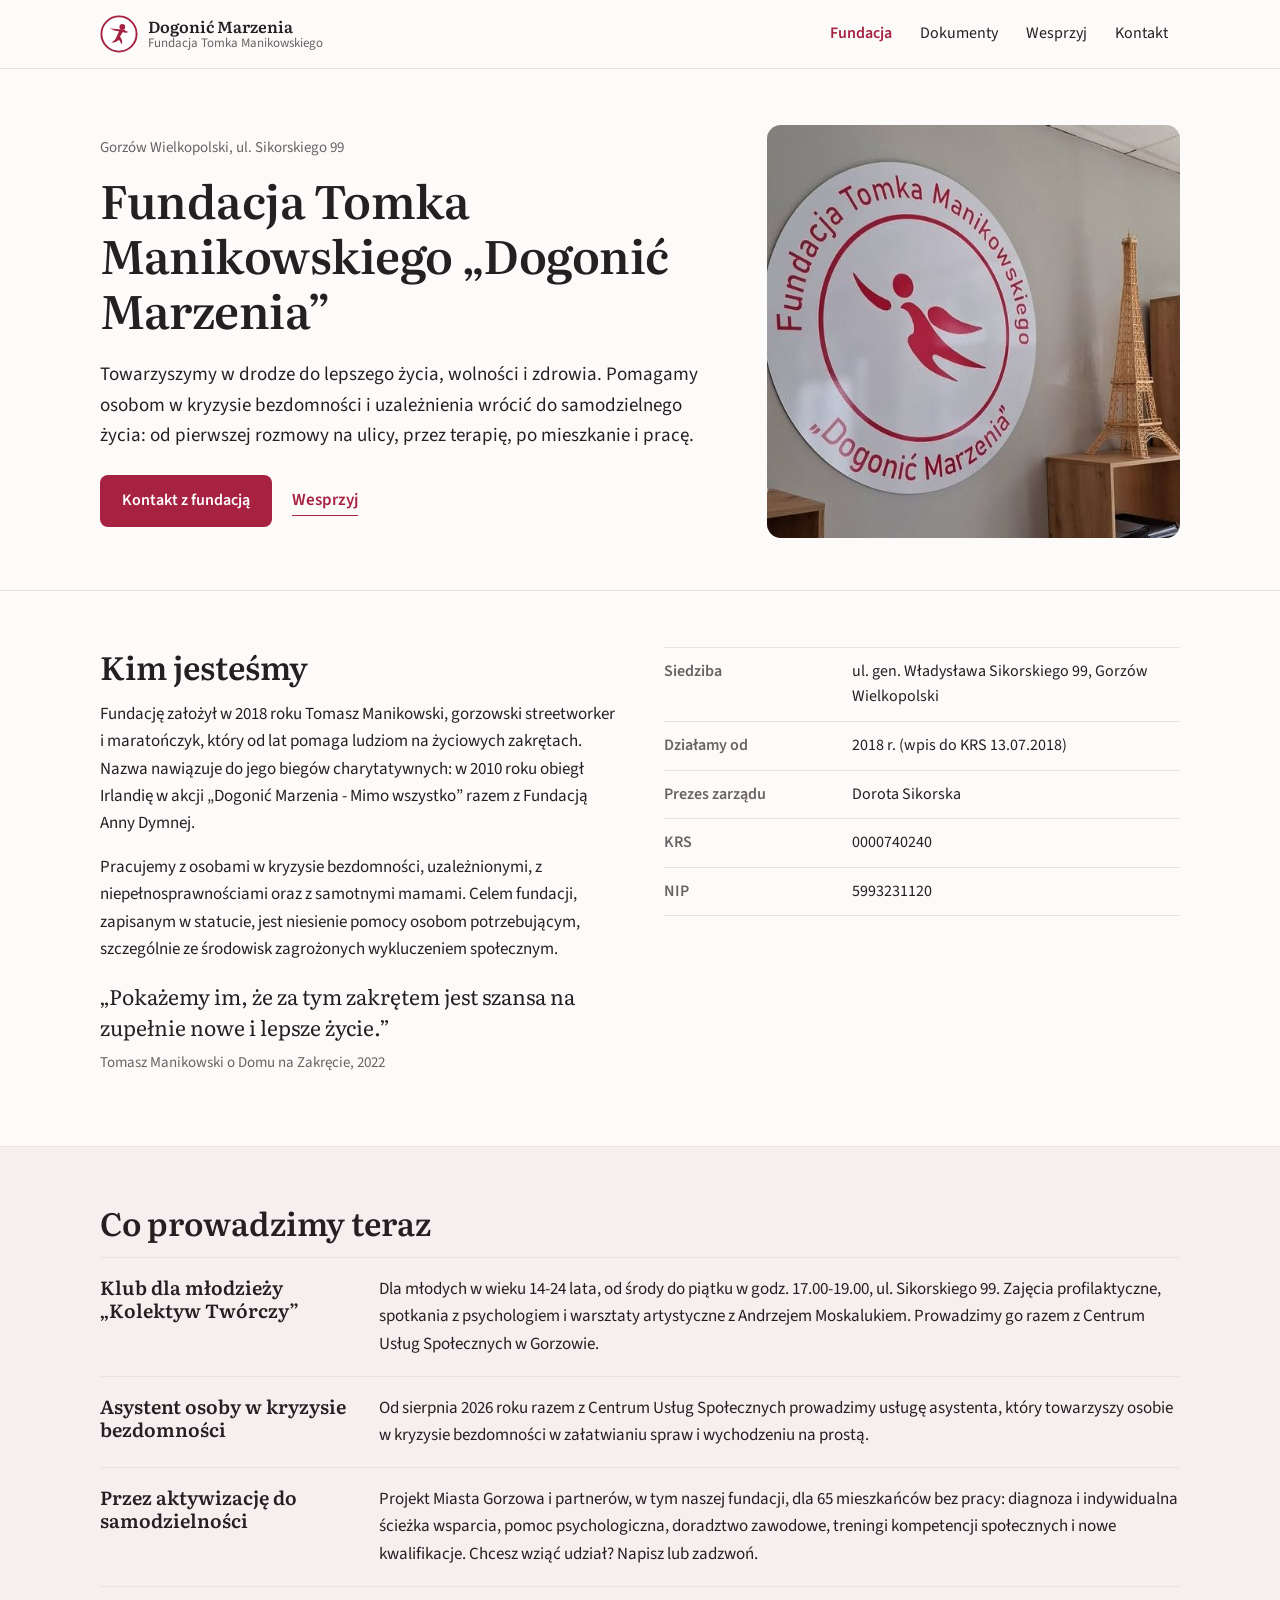
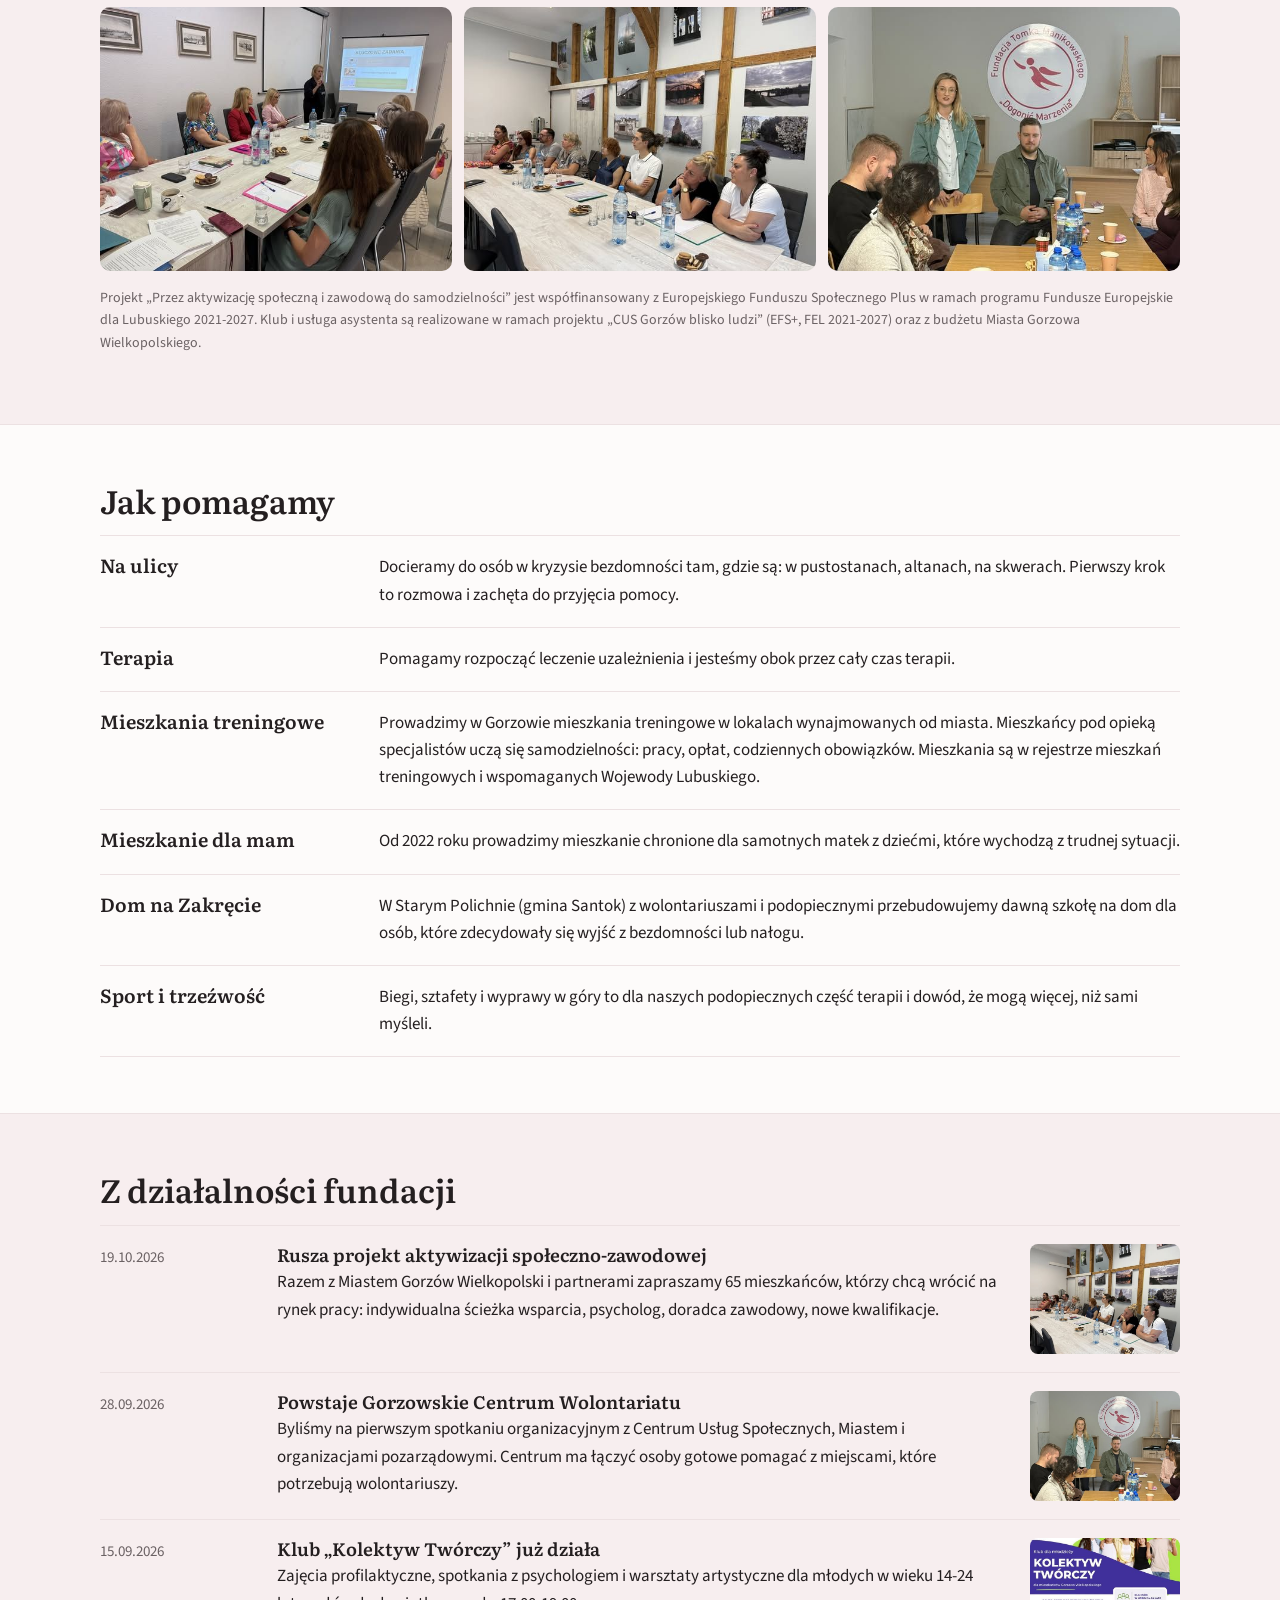
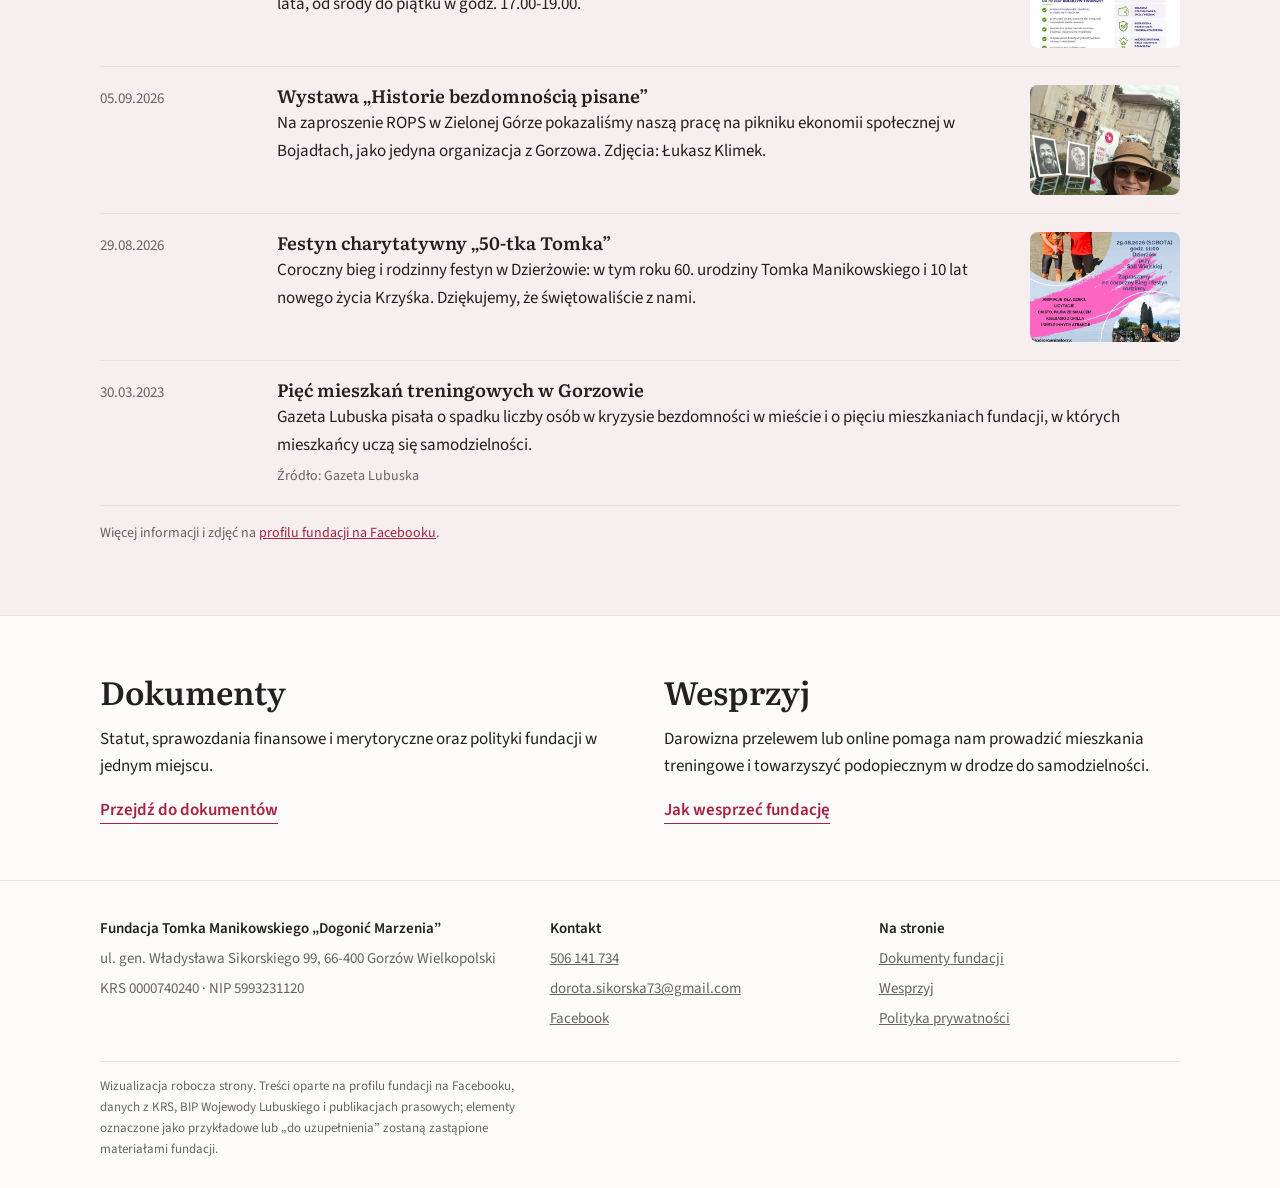
==== commit ec6c7990: "Prostsze teksty" ====
--- a/index.html
+++ b/index.html
@@ -23,7 +23,7 @@
 
 <section class="hero"><div class="wrap">
 <div>
-<p class="where">Gorzów Wielkopolski · od 2018 roku</p>
+<p class="where">Gorzów Wielkopolski, ul. Sikorskiego 99</p>
 <h1>Fundacja Tomka Manikowskiego „Dogonić Marzenia”</h1>
 <p class="lead">Towarzyszymy w drodze do lepszego życia, wolności i zdrowia. Pomagamy osobom w kryzysie bezdomności i uzależnienia wrócić do samodzielnego życia: od pierwszej rozmowy na ulicy, przez terapię, po mieszkanie i pracę.</p>
 <div class="btns"><a class="btn" href="kontakt.html">Kontakt z fundacją</a><a class="lnk" href="wesprzyj.html">Wesprzyj</a></div>
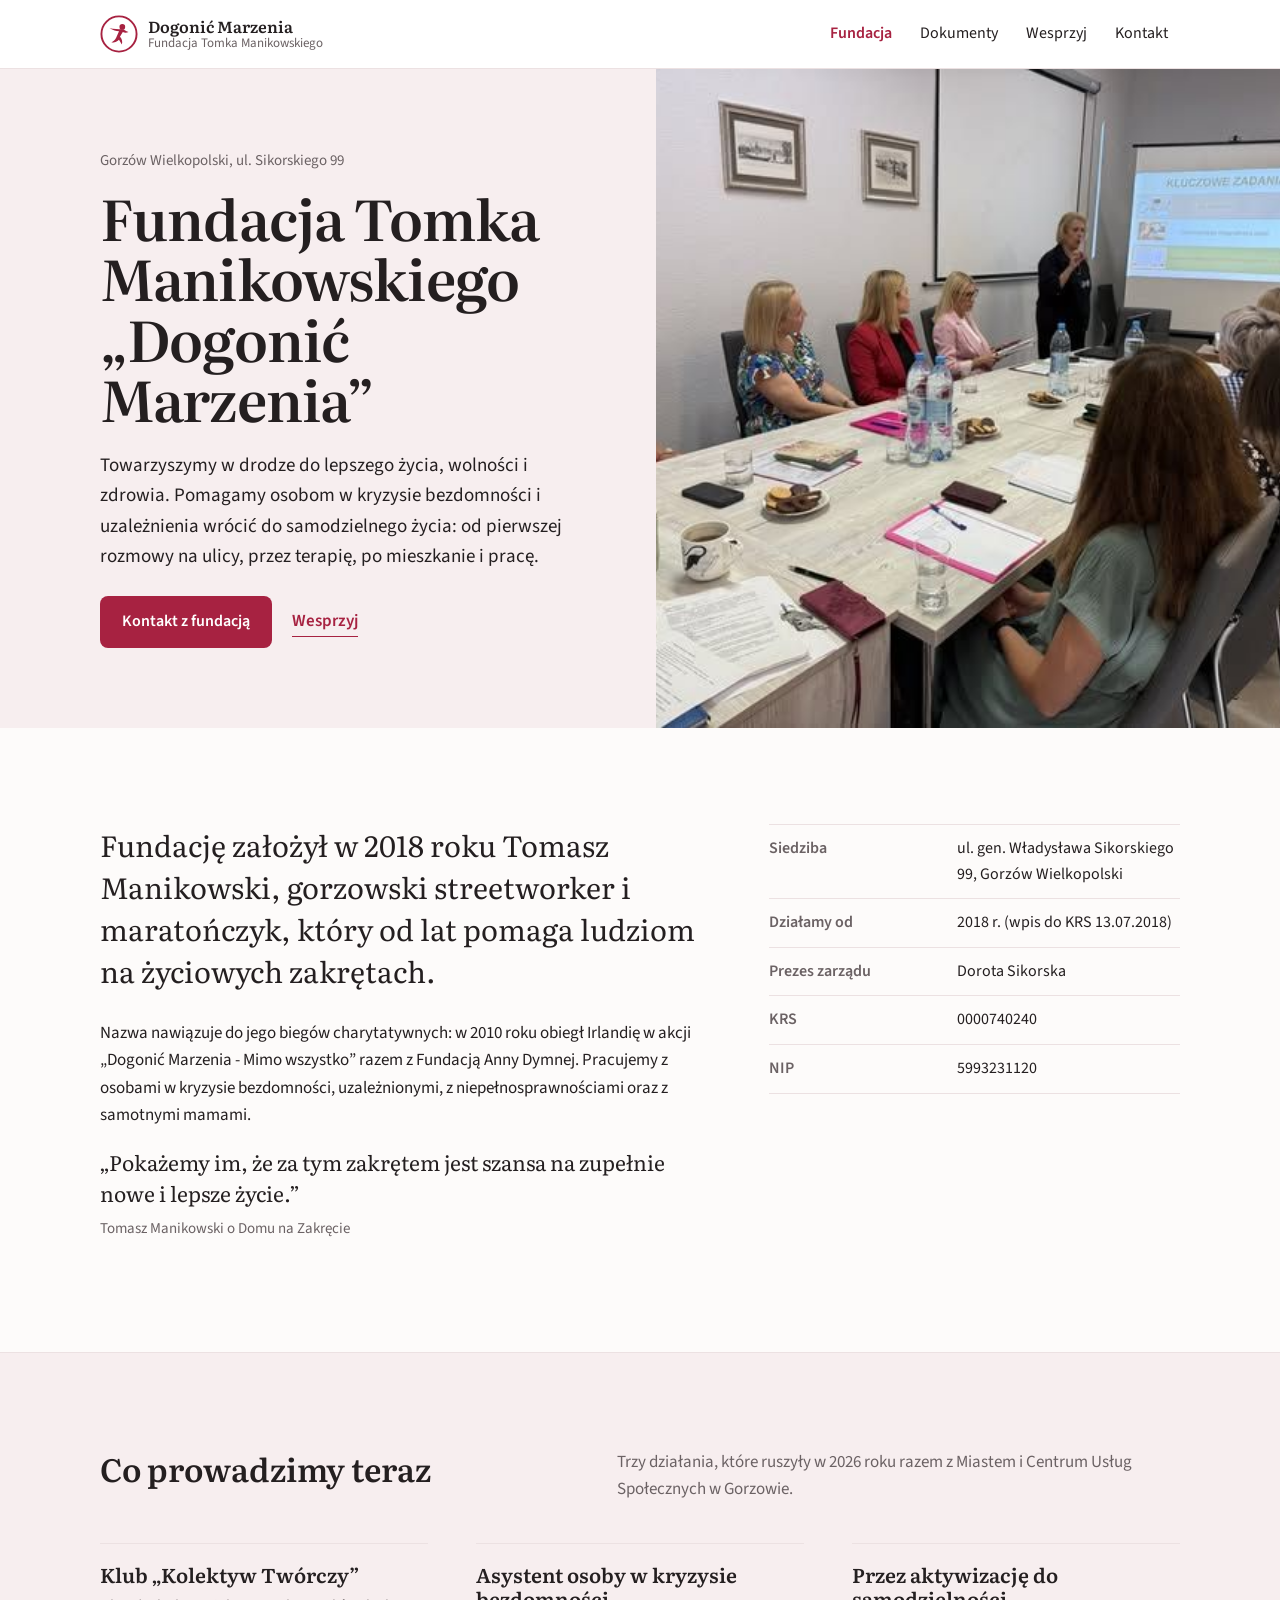
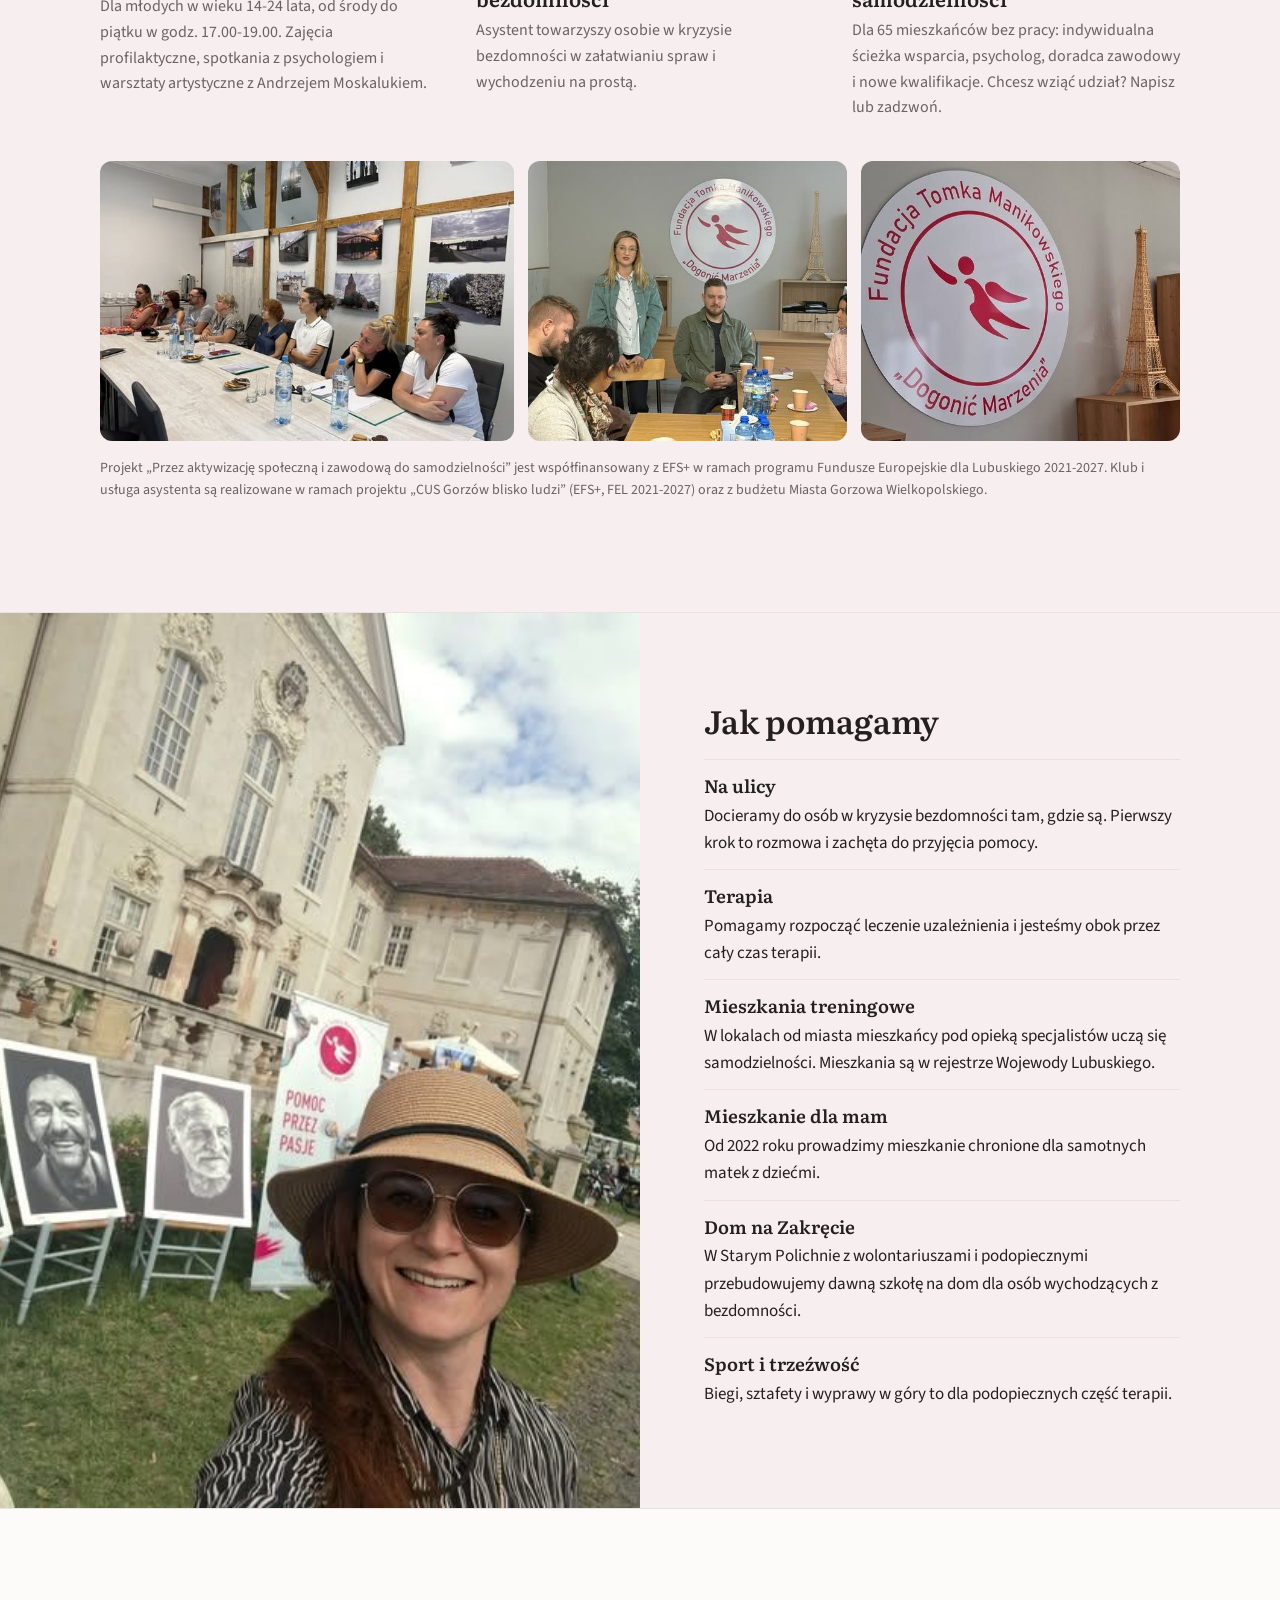
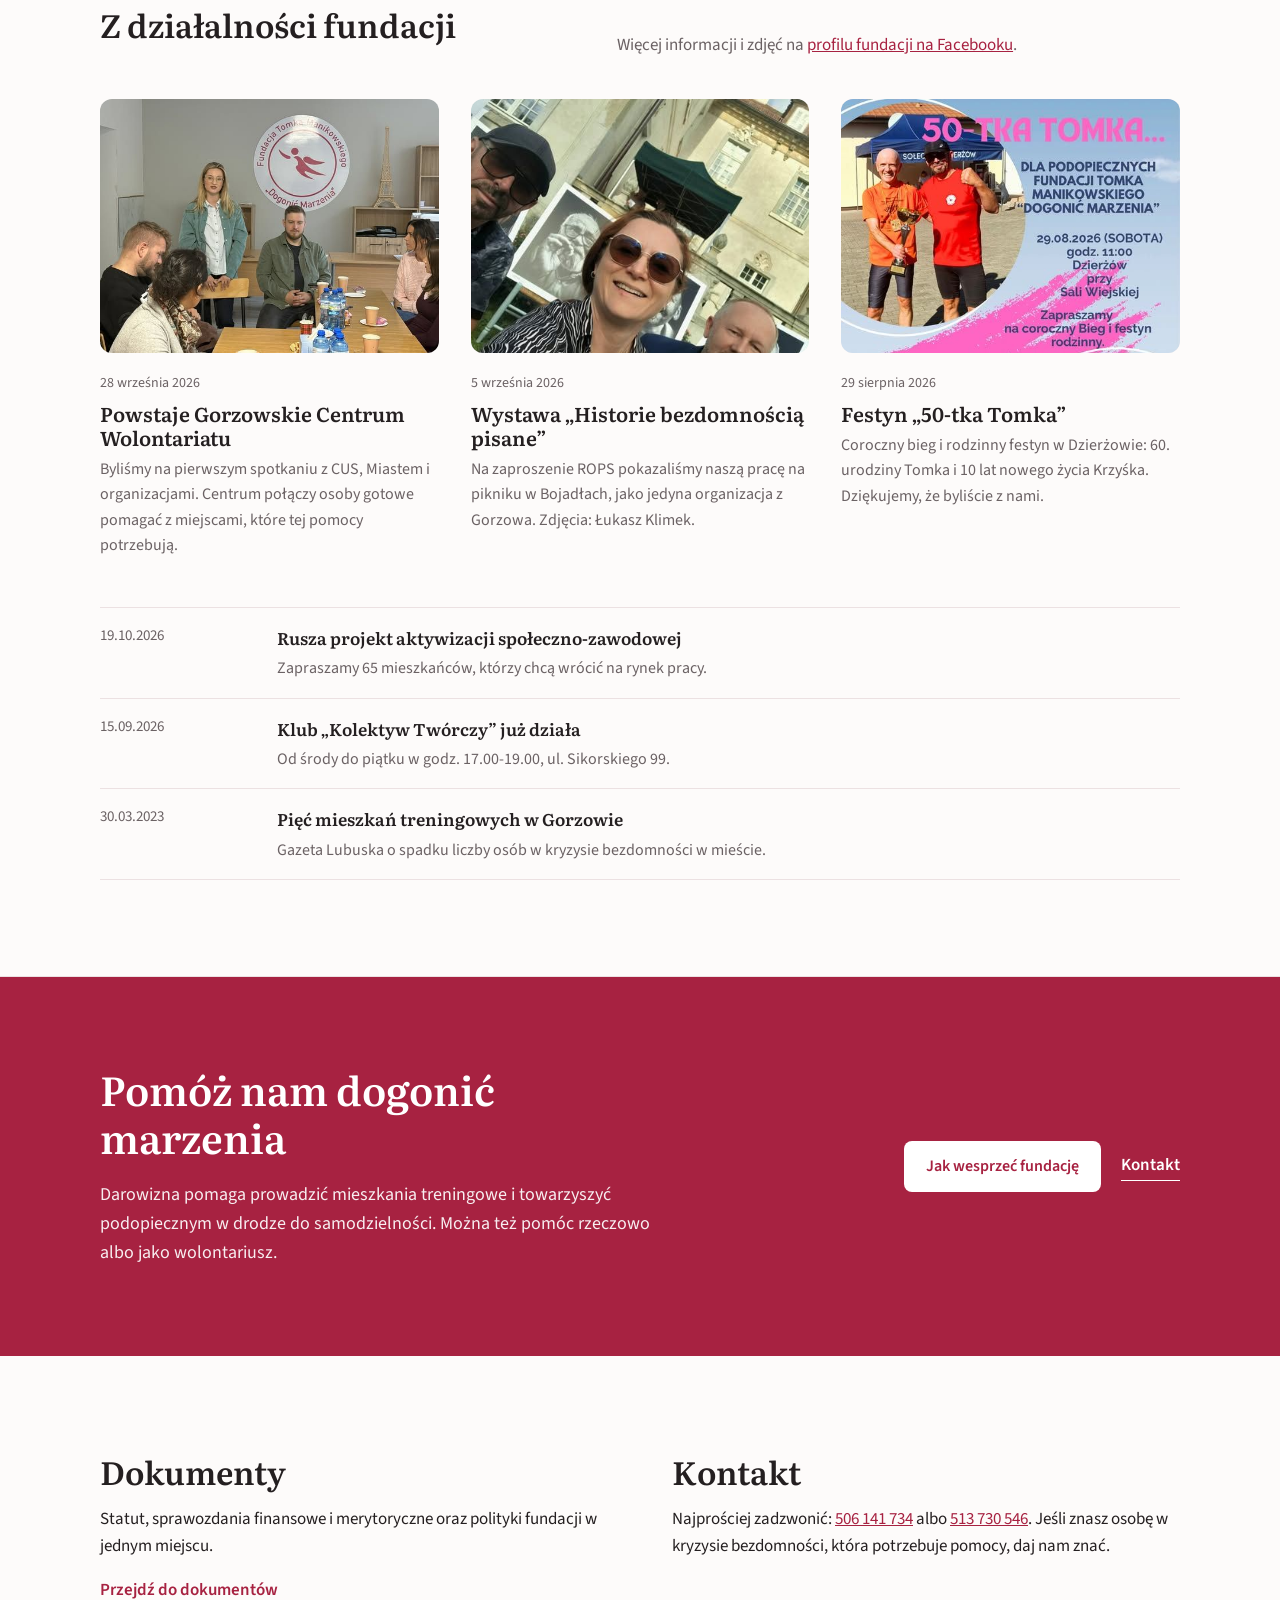
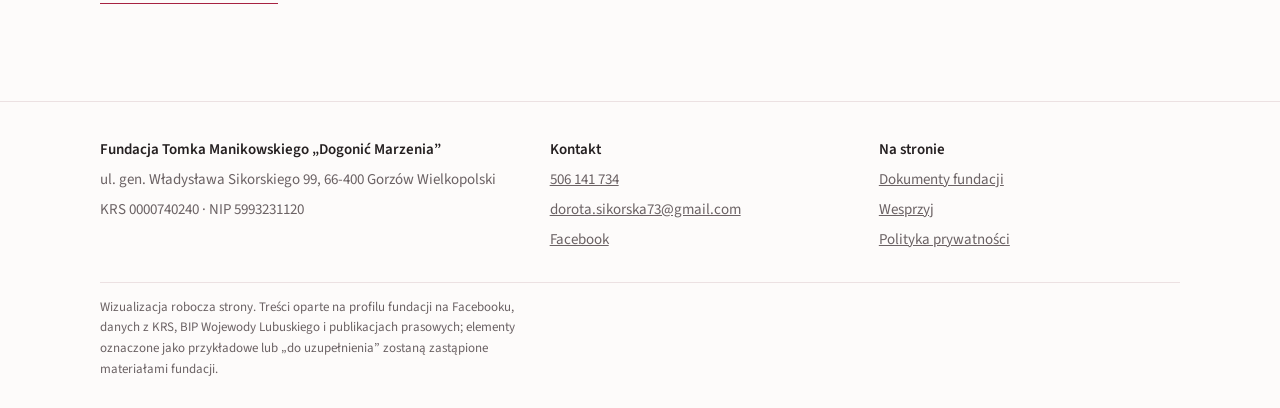
==== commit 8b31a91c: "Nowy układ strony głównej: duże zdjęcia, motyw z logo, karty aktualności" ====
--- a/index.html
+++ b/index.html
@@ -21,25 +21,24 @@
 </div></header>
 <main id="tresc">
 
-<section class="hero"><div class="wrap">
-<div>
+<section class="hero2"><div class="in">
+<div class="txt">
 <p class="where">Gorzów Wielkopolski, ul. Sikorskiego 99</p>
 <h1>Fundacja Tomka Manikowskiego „Dogonić Marzenia”</h1>
 <p class="lead">Towarzyszymy w drodze do lepszego życia, wolności i zdrowia. Pomagamy osobom w kryzysie bezdomności i uzależnienia wrócić do samodzielnego życia: od pierwszej rozmowy na ulicy, przez terapię, po mieszkanie i pracę.</p>
 <div class="btns"><a class="btn" href="kontakt.html">Kontakt z fundacją</a><a class="lnk" href="wesprzyj.html">Wesprzyj</a></div>
 </div>
-<div class="hero-art"><img src="img/logo-sciana.jpg" alt="Logo fundacji w siedzibie przy ul. Sikorskiego 99" width="526" height="525"></div>
+<div class="ph"><img src="img/siedziba.jpg" alt="Spotkanie w siedzibie fundacji przy ul. Sikorskiego 99"></div>
 </div></section>
 
-<section class="sec"><div class="wrap cols">
-<div>
-<h2>Kim jesteśmy</h2>
-<p>Fundację założył w 2018 roku Tomasz Manikowski, gorzowski streetworker i maratończyk, który od lat pomaga ludziom na życiowych zakrętach. Nazwa nawiązuje do jego biegów charytatywnych: w 2010 roku obiegł Irlandię w akcji „Dogonić Marzenia - Mimo wszystko” razem z Fundacją Anny Dymnej.</p>
-<p>Pracujemy z osobami w kryzysie bezdomności, uzależnionymi, z niepełnosprawnościami oraz z samotnymi mamami. Celem fundacji, zapisanym w statucie, jest niesienie pomocy osobom potrzebującym, szczególnie ze środowisk zagrożonych wykluczeniem społecznym.</p>
+<section class="intro"><div class="wrap grid">
+<div class="rv">
+<p class="big">Fundację założył w 2018 roku Tomasz Manikowski, gorzowski streetworker i maratończyk, który od lat pomaga ludziom na życiowych zakrętach.</p>
+<p>Nazwa nawiązuje do jego biegów charytatywnych: w 2010 roku obiegł Irlandię w akcji „Dogonić Marzenia - Mimo wszystko” razem z Fundacją Anny Dymnej. Pracujemy z osobami w kryzysie bezdomności, uzależnionymi, z niepełnosprawnościami oraz z samotnymi mamami.</p>
 <p class="quote">„Pokażemy im, że za tym zakrętem jest szansa na zupełnie nowe i lepsze życie.”</p>
-<p>Tomasz Manikowski o Domu na Zakręcie, 2022</p>
+<p>Tomasz Manikowski o Domu na Zakręcie</p>
 </div>
-<div>
+<div class="rv">
 <ul class="facts">
 <li><b>Siedziba</b><span>ul. gen. Władysława Sikorskiego 99, Gorzów Wielkopolski</span></li>
 <li><b>Działamy od</b><span>2018 r. (wpis do KRS 13.07.2018)</span></li>
@@ -50,46 +49,56 @@
 </div>
 </div></section>
 
-<section class="sec alt"><div class="wrap">
-<h2>Co prowadzimy teraz</h2>
-<ul class="ways">
-<li><h3>Klub dla młodzieży „Kolektyw Twórczy”</h3><p>Dla młodych w wieku 14-24 lata, od środy do piątku w godz. 17.00-19.00, ul. Sikorskiego 99. Zajęcia profilaktyczne, spotkania z psychologiem i warsztaty artystyczne z Andrzejem Moskalukiem. Prowadzimy go razem z Centrum Usług Społecznych w Gorzowie.</p></li>
-<li><h3>Asystent osoby w kryzysie bezdomności</h3><p>Od sierpnia 2026 roku razem z Centrum Usług Społecznych prowadzimy usługę asystenta, który towarzyszy osobie w kryzysie bezdomności w załatwianiu spraw i wychodzeniu na prostą.</p></li>
-<li><h3>Przez aktywizację do samodzielności</h3><p>Projekt Miasta Gorzowa i partnerów, w tym naszej fundacji, dla 65 mieszkańców bez pracy: diagnoza i indywidualna ścieżka wsparcia, pomoc psychologiczna, doradztwo zawodowe, treningi kompetencji społecznych i nowe kwalifikacje. Chcesz wziąć udział? Napisz lub zadzwoń.</p></li>
+<section class="sec2 tint"><div class="wrap">
+<div class="head rv"><h2>Co prowadzimy teraz</h2><p>Trzy działania, które ruszyły w 2026 roku razem z Miastem i Centrum Usług Społecznych w Gorzowie.</p></div>
+<ul class="ways2">
+<li class="rv"><h3>Klub „Kolektyw Twórczy”</h3><p>Dla młodych w wieku 14-24 lata, od środy do piątku w godz. 17.00-19.00. Zajęcia profilaktyczne, spotkania z psychologiem i warsztaty artystyczne z Andrzejem Moskalukiem.</p></li>
+<li class="rv"><h3>Asystent osoby w kryzysie bezdomności</h3><p>Asystent towarzyszy osobie w kryzysie bezdomności w załatwianiu spraw i wychodzeniu na prostą.</p></li>
+<li class="rv"><h3>Przez aktywizację do samodzielności</h3><p>Dla 65 mieszkańców bez pracy: indywidualna ścieżka wsparcia, psycholog, doradca zawodowy i nowe kwalifikacje. Chcesz wziąć udział? Napisz lub zadzwoń.</p></li>
 </ul>
-<div class="gal"><img src="img/siedziba.jpg" alt="Spotkanie w siedzibie fundacji" loading="lazy"><img src="img/spotkanie.jpg" alt="Spotkanie zespołu z Centrum Usług Społecznych" loading="lazy"><img src="img/wolontariat.jpg" alt="Spotkanie Gorzowskiego Centrum Wolontariatu" loading="lazy"></div>
-<p class="note">Projekt „Przez aktywizację społeczną i zawodową do samodzielności” jest współfinansowany z Europejskiego Funduszu Społecznego Plus w ramach programu Fundusze Europejskie dla Lubuskiego 2021-2027. Klub i usługa asystenta są realizowane w ramach projektu „CUS Gorzów blisko ludzi” (EFS+, FEL 2021-2027) oraz z budżetu Miasta Gorzowa Wielkopolskiego.</p>
+<div class="gal2 rv"><img src="img/spotkanie.jpg" alt="Spotkanie zespołu z Centrum Usług Społecznych" loading="lazy"><img src="img/wolontariat.jpg" alt="Spotkanie Gorzowskiego Centrum Wolontariatu" loading="lazy"><img src="img/logo-sciana.jpg" alt="Logo fundacji w siedzibie" loading="lazy"></div>
+<p class="note">Projekt „Przez aktywizację społeczną i zawodową do samodzielności” jest współfinansowany z EFS+ w ramach programu Fundusze Europejskie dla Lubuskiego 2021-2027. Klub i usługa asystenta są realizowane w ramach projektu „CUS Gorzów blisko ludzi” (EFS+, FEL 2021-2027) oraz z budżetu Miasta Gorzowa Wielkopolskiego.</p>
 </div></section>
 
-<section class="sec"><div class="wrap">
+<section class="split">
+<div class="ph"><img src="img/wystawa.jpg" alt="Wystawa fotografii Historie bezdomnością pisane w Bojadłach" loading="lazy"></div>
+<div class="txt rv">
 <h2>Jak pomagamy</h2>
-<ul class="ways">
-<li><h3>Na ulicy</h3><p>Docieramy do osób w kryzysie bezdomności tam, gdzie są: w pustostanach, altanach, na skwerach. Pierwszy krok to rozmowa i zachęta do przyjęcia pomocy.</p></li>
-<li><h3>Terapia</h3><p>Pomagamy rozpocząć leczenie uzależnienia i jesteśmy obok przez cały czas terapii.</p></li>
-<li><h3>Mieszkania treningowe</h3><p>Prowadzimy w Gorzowie mieszkania treningowe w lokalach wynajmowanych od miasta. Mieszkańcy pod opieką specjalistów uczą się samodzielności: pracy, opłat, codziennych obowiązków. Mieszkania są w rejestrze mieszkań treningowych i wspomaganych Wojewody Lubuskiego.</p></li>
-<li><h3>Mieszkanie dla mam</h3><p>Od 2022 roku prowadzimy mieszkanie chronione dla samotnych matek z dziećmi, które wychodzą z trudnej sytuacji.</p></li>
-<li><h3>Dom na Zakręcie</h3><p>W Starym Polichnie (gmina Santok) z wolontariuszami i podopiecznymi przebudowujemy dawną szkołę na dom dla osób, które zdecydowały się wyjść z bezdomności lub nałogu.</p></li><!-- DO POTWIERDZENIA: aktualny etap Domu na Zakreciu (prasa z 2022 r.) -->
-<li><h3>Sport i trzeźwość</h3><p>Biegi, sztafety i wyprawy w góry to dla naszych podopiecznych część terapii i dowód, że mogą więcej, niż sami myśleli.</p></li>
+<ul class="plain">
+<li><b>Na ulicy</b>Docieramy do osób w kryzysie bezdomności tam, gdzie są. Pierwszy krok to rozmowa i zachęta do przyjęcia pomocy.</li>
+<li><b>Terapia</b>Pomagamy rozpocząć leczenie uzależnienia i jesteśmy obok przez cały czas terapii.</li>
+<li><b>Mieszkania treningowe</b>W lokalach od miasta mieszkańcy pod opieką specjalistów uczą się samodzielności. Mieszkania są w rejestrze Wojewody Lubuskiego.</li>
+<li><b>Mieszkanie dla mam</b>Od 2022 roku prowadzimy mieszkanie chronione dla samotnych matek z dziećmi.</li>
+<li><b>Dom na Zakręcie</b>W Starym Polichnie z wolontariuszami i podopiecznymi przebudowujemy dawną szkołę na dom dla osób wychodzących z bezdomności.</li>
+<li><b>Sport i trzeźwość</b>Biegi, sztafety i wyprawy w góry to dla podopiecznych część terapii.</li>
+</ul>
+</div>
+</section>
+
+<section class="sec2"><div class="wrap">
+<div class="head rv"><h2>Z działalności fundacji</h2><p>Więcej informacji i zdjęć na <a href="https://www.facebook.com/tmdogonicmarzenia/" rel="noopener">profilu fundacji na Facebooku</a>.</p></div>
+<div class="cards">
+<article class="card rv"><img src="img/wolontariat.jpg" alt="Spotkanie organizacyjne Gorzowskiego Centrum Wolontariatu" loading="lazy"><time datetime="2026-09-28">28 września 2026</time><h3>Powstaje Gorzowskie Centrum Wolontariatu</h3><p>Byliśmy na pierwszym spotkaniu z CUS, Miastem i organizacjami. Centrum połączy osoby gotowe pomagać z miejscami, które tej pomocy potrzebują.</p></article>
+<article class="card rv"><img src="img/wystawa2.jpg" alt="Wystawa Historie bezdomnością pisane" loading="lazy"><time datetime="2026-09-05">5 września 2026</time><h3>Wystawa „Historie bezdomnością pisane”</h3><p>Na zaproszenie ROPS pokazaliśmy naszą pracę na pikniku w Bojadłach, jako jedyna organizacja z Gorzowa. Zdjęcia: Łukasz Klimek.</p></article>
+<article class="card rv"><img src="img/festyn.jpg" alt="Plakat festynu 50-tka Tomka" loading="lazy" style="object-position:top"><time datetime="2026-08-29">29 sierpnia 2026</time><h3>Festyn „50-tka Tomka”</h3><p>Coroczny bieg i rodzinny festyn w Dzierżowie: 60. urodziny Tomka i 10 lat nowego życia Krzyśka. Dziękujemy, że byliście z nami.</p></article>
+</div>
+<ul class="older rv">
+<li><time datetime="2026-10-19">19.10.2026</time><div><b>Rusza projekt aktywizacji społeczno-zawodowej</b><p>Zapraszamy 65 mieszkańców, którzy chcą wrócić na rynek pracy.</p></div></li>
+<li><time datetime="2026-09-15">15.09.2026</time><div><b>Klub „Kolektyw Twórczy” już działa</b><p>Od środy do piątku w godz. 17.00-19.00, ul. Sikorskiego 99.</p></div></li>
+<li><time datetime="2023-03-30">30.03.2023</time><div><b>Pięć mieszkań treningowych w Gorzowie</b><p>Gazeta Lubuska o spadku liczby osób w kryzysie bezdomności w mieście.</p></div></li>
 </ul>
 </div></section>
 
-<section class="sec alt"><div class="wrap">
-<h2>Z działalności fundacji</h2>
-<ul class="news">
-<li class="ph"><time datetime="2026-10-19">19.10.2026</time><div><h3>Rusza projekt aktywizacji społeczno-zawodowej</h3><p>Razem z Miastem Gorzów Wielkopolski i partnerami zapraszamy 65 mieszkańców, którzy chcą wrócić na rynek pracy: indywidualna ścieżka wsparcia, psycholog, doradca zawodowy, nowe kwalifikacje.</p></div><img class="th" src="img/spotkanie.jpg" alt="" loading="lazy"></li>
-<li class="ph"><time datetime="2026-09-28">28.09.2026</time><div><h3>Powstaje Gorzowskie Centrum Wolontariatu</h3><p>Byliśmy na pierwszym spotkaniu organizacyjnym z Centrum Usług Społecznych, Miastem i organizacjami pozarządowymi. Centrum ma łączyć osoby gotowe pomagać z miejscami, które potrzebują wolontariuszy.</p></div><img class="th" src="img/wolontariat.jpg" alt="" loading="lazy"></li>
-<li class="ph"><time datetime="2026-09-15">15.09.2026</time><div><h3>Klub „Kolektyw Twórczy” już działa</h3><p>Zajęcia profilaktyczne, spotkania z psychologiem i warsztaty artystyczne dla młodych w wieku 14-24 lata, od środy do piątku w godz. 17.00-19.00.</p></div><img class="th" src="img/kolektyw.jpg" alt="" loading="lazy"></li>
-<li class="ph"><time datetime="2026-09-05">05.09.2026</time><div><h3>Wystawa „Historie bezdomnością pisane”</h3><p>Na zaproszenie ROPS w Zielonej Górze pokazaliśmy naszą pracę na pikniku ekonomii społecznej w Bojadłach, jako jedyna organizacja z Gorzowa. Zdjęcia: Łukasz Klimek.</p></div><img class="th" src="img/wystawa.jpg" alt="" loading="lazy"></li>
-<li class="ph"><time datetime="2026-08-29">29.08.2026</time><div><h3>Festyn charytatywny „50-tka Tomka”</h3><p>Coroczny bieg i rodzinny festyn w Dzierżowie: w tym roku 60. urodziny Tomka Manikowskiego i 10 lat nowego życia Krzyśka. Dziękujemy, że świętowaliście z nami.</p></div><img class="th" src="img/festyn.jpg" alt="" loading="lazy"></li>
-<li><time datetime="2023-03-30">30.03.2023</time><div><h3>Pięć mieszkań treningowych w Gorzowie</h3><p>Gazeta Lubuska pisała o spadku liczby osób w kryzysie bezdomności w mieście i o pięciu mieszkaniach fundacji, w których mieszkańcy uczą się samodzielności.</p><p class="src">Źródło: Gazeta Lubuska</p></div></li>
-</ul>
-<p class="note">Więcej informacji i zdjęć na <a href="https://www.facebook.com/tmdogonicmarzenia/" rel="noopener">profilu fundacji na Facebooku</a>.</p>
+<section class="band"><div class="wrap">
+<div class="rv"><h2>Pomóż nam dogonić marzenia</h2><p>Darowizna pomaga prowadzić mieszkania treningowe i towarzyszyć podopiecznym w drodze do samodzielności. Można też pomóc rzeczowo albo jako wolontariusz.</p></div>
+<div class="btns rv"><a class="btn" href="wesprzyj.html">Jak wesprzeć fundację</a><a class="lnk" href="kontakt.html">Kontakt</a></div>
 </div></section>
 
-<section class="sec"><div class="wrap pair">
-<div><h2>Dokumenty</h2><p>Statut, sprawozdania finansowe i merytoryczne oraz polityki fundacji w jednym miejscu.</p><a class="lnk" href="dokumenty.html">Przejdź do dokumentów</a></div>
-<div><h2>Wesprzyj</h2><p>Darowizna przelewem lub online pomaga nam prowadzić mieszkania treningowe i towarzyszyć podopiecznym w drodze do samodzielności.</p><a class="lnk" href="wesprzyj.html">Jak wesprzeć fundację</a></div>
+<section class="sec2"><div class="wrap pair2">
+<div class="rv"><h2>Dokumenty</h2><p>Statut, sprawozdania finansowe i merytoryczne oraz polityki fundacji w jednym miejscu.</p><a class="lnk" href="dokumenty.html">Przejdź do dokumentów</a></div>
+<div class="rv"><h2>Kontakt</h2><p>Najprościej zadzwonić: <a href="tel:+48506141734">506 141 734</a> albo <a href="tel:+48513730546">513 730 546</a>. Jeśli znasz osobę w kryzysie bezdomności, która potrzebuje pomocy, daj nam znać.</p></div>
 </div></section>
+<script>(function(){var e=document.querySelectorAll('.rv');if(!('IntersectionObserver' in window)){e.forEach(function(x){x.classList.add('on')});return}var o=new IntersectionObserver(function(a){a.forEach(function(x){if(x.isIntersecting){x.target.classList.add('on');o.unobserve(x.target)}})},{rootMargin:'0px 0px -8% 0px'});e.forEach(function(x){o.observe(x)})})();</script>
 
 </main>
 <footer class="foot"><div class="wrap">
--- a/style.css
+++ b/style.css
@@ -123,4 +123,86 @@
 .foot p{margin:0 0 6px}
 .draft{border-top:1px solid var(--line);margin-top:24px;padding-top:14px;font-size:13px}
 @media (max-width:820px){.foot .wrap{grid-template-columns:minmax(0,1fr);gap:18px}}
-.hero-art img{width:100%;height:auto;aspect-ratio:1/1;object-fit:cover;border-radius:14px;max-width:420px;margin-left:auto}.news li.ph{grid-template-columns:minmax(0,9em) minmax(0,1fr) 150px}.news .th{width:150px;height:110px;object-fit:cover;border-radius:8px}@media (max-width:760px){.news li.ph{grid-template-columns:minmax(0,1fr)}.news .th{width:100%;height:180px}}.gal{display:grid;grid-template-columns:repeat(3,minmax(0,1fr));gap:12px;margin-top:20px}.gal img{width:100%;aspect-ratio:4/3;object-fit:cover;border-radius:10px}@media (max-width:760px){.gal{grid-template-columns:minmax(0,1fr) minmax(0,1fr)}}+.hero-art img{width:100%;height:auto;aspect-ratio:1/1;object-fit:cover;border-radius:14px;max-width:420px;margin-left:auto}.news li.ph{grid-template-columns:minmax(0,9em) minmax(0,1fr) 150px}.news .th{width:150px;height:110px;object-fit:cover;border-radius:8px}@media (max-width:760px){.news li.ph{grid-template-columns:minmax(0,1fr)}.news .th{width:100%;height:180px}}.gal{display:grid;grid-template-columns:repeat(3,minmax(0,1fr));gap:12px;margin-top:20px}.gal img{width:100%;aspect-ratio:4/3;object-fit:cover;border-radius:10px}@media (max-width:760px){.gal{grid-template-columns:minmax(0,1fr) minmax(0,1fr)}}
+.top{background:rgba(255,255,255,.94);-webkit-backdrop-filter:blur(8px);backdrop-filter:blur(8px)}
+.hero2{position:relative;background:var(--bg2);overflow:hidden}
+.hero2 .in{display:grid;grid-template-columns:minmax(0,1.05fr) minmax(0,1fr);min-height:580px}
+.hero2 .txt{position:relative;padding:80px 56px 80px max(20px,calc((100vw - 1080px)/2));display:flex;flex-direction:column;justify-content:center}
+.hero2 .txt>*{position:relative;z-index:1}
+.hero2 .where{color:var(--muted);font-size:15px;margin:0 0 14px}
+.hero2 h1{font-size:clamp(34px,4.4vw,56px);line-height:1.08;margin:0 0 22px;letter-spacing:-.015em}
+.hero2 .lead{font-size:19px;line-height:1.6;max-width:30em;margin:0}
+.hero2 .ph{position:relative;min-height:280px}
+.hero2 .ph img{position:absolute;inset:0;width:100%;height:100%;object-fit:cover}
+.deco{position:absolute!important;z-index:0!important;pointer-events:none;max-width:none}
+@media (max-width:760px){
+ .hero2 .in{grid-template-columns:minmax(0,1fr);min-height:0}
+ .hero2 .ph{order:-1;min-height:0;height:200px}
+ .hero2 .txt{padding:22px 20px 30px}
+ .hero2 h1{font-size:clamp(27px,7.6vw,34px);margin-bottom:14px}
+ .hero2 .lead{font-size:16.5px}
+ .hero2 .where{margin-bottom:8px;font-size:14px}
+}
+.intro{padding:96px 0;border-bottom:1px solid var(--line)}
+.intro .grid{display:grid;grid-template-columns:minmax(0,1.45fr) minmax(0,1fr);gap:72px;align-items:start}
+.intro .big{font-family:var(--hf);font-size:clamp(22px,2.3vw,29px);line-height:1.45;margin:0 0 28px;color:var(--ink)}
+.intro p{max-width:36em}
+.sec2{padding:96px 0;border-bottom:1px solid var(--line)}
+.sec2.tint{background:var(--bg2)}
+.sec2 .head{display:grid;grid-template-columns:minmax(0,1fr) minmax(0,1.2fr);gap:48px;align-items:end;margin-bottom:8px}
+.sec2 .head p{margin:0;color:var(--muted)}
+.ways2{list-style:none;margin:40px 0 0;padding:0;display:grid;grid-template-columns:repeat(3,minmax(0,1fr));gap:40px 48px}
+.ways2 li{border-top:1px solid var(--line);padding-top:18px}
+.ways2 h3{font-size:20px;margin:0 0 8px}
+.ways2 p{margin:0;color:var(--muted);font-size:16px}
+.split{display:grid;grid-template-columns:minmax(0,1fr) minmax(0,1fr);background:var(--bg2);border-bottom:1px solid var(--line)}
+.split .ph{position:relative;min-height:520px}
+.split .ph img{position:absolute;inset:0;width:100%;height:100%;object-fit:cover}
+.split .txt{padding:88px max(20px,calc((100vw - 1080px)/2)) 88px 64px;align-self:center}
+.split.rev .ph{order:2}
+.split.rev .txt{padding:88px 64px 88px max(20px,calc((100vw - 1080px)/2))}
+.split .small{margin-top:20px}
+.split ul.plain{list-style:none;margin:20px 0 0;padding:0}
+.split ul.plain li{padding:12px 0;border-top:1px solid var(--line)}
+.split ul.plain b{display:block;font-family:var(--hf);font-size:18px;font-weight:600;margin-bottom:2px}
+.cards{display:grid;grid-template-columns:repeat(3,minmax(0,1fr));gap:32px;margin-top:40px}
+.card img{width:100%;aspect-ratio:4/3;object-fit:cover;border-radius:12px;margin-bottom:16px;background:var(--bg2)}
+.card time{font-size:14px;color:var(--muted)}
+.card h3{font-size:20px;margin:4px 0 8px}
+.card p{margin:0;font-size:16px;color:var(--muted)}
+.older{list-style:none;margin:48px 0 0;padding:0;border-top:1px solid var(--line)}
+.older li{display:grid;grid-template-columns:minmax(0,9em) minmax(0,1fr);gap:24px;padding:16px 0;border-bottom:1px solid var(--line)}
+.older time{color:var(--muted);font-size:15px}
+.older b{font-family:var(--hf);font-weight:600;font-size:17px}
+.older p{margin:2px 0 0;font-size:16px;color:var(--muted)}
+.gal2{display:grid;grid-template-columns:1.3fr 1fr 1fr;gap:14px;margin-top:40px}
+.gal2 img{width:100%;height:280px;object-fit:cover;border-radius:12px}
+.band{background:var(--acc);color:#fff;padding:88px 0;position:relative;overflow:hidden}
+.band .wrap{position:relative;z-index:1;display:grid;grid-template-columns:minmax(0,1.3fr) minmax(0,1fr);gap:48px;align-items:center}
+.band h2{color:#fff;font-size:clamp(28px,3.4vw,40px)}
+.band p{font-size:18px;margin:0;max-width:32em;color:rgba(255,255,255,.92)}
+.band .btns{margin:0;justify-content:flex-end}
+.band .btn{background:#fff;color:var(--acc)}
+.band .btn:hover{background:#fff;color:var(--acc2)}
+.band .lnk{color:#fff}
+.pair2{display:grid;grid-template-columns:minmax(0,1fr) minmax(0,1fr);gap:64px;align-items:start}
+.rv{opacity:0;transform:translateY(16px);transition:opacity .7s cubic-bezier(.23,1,.32,1),transform .7s cubic-bezier(.23,1,.32,1)}
+.rv.on{opacity:1;transform:none}
+@media (prefers-reduced-motion:reduce){.rv{opacity:1;transform:none;transition:none}}
+@media (max-width:820px){
+ .intro,.sec2{padding:56px 0}
+ .intro .grid,.sec2 .head,.pair2,.band .wrap{grid-template-columns:minmax(0,1fr);gap:24px}
+ .ways2{grid-template-columns:minmax(0,1fr);gap:24px;margin-top:24px}
+ .split{grid-template-columns:minmax(0,1fr)}
+ .split .ph{min-height:260px}
+ .split .txt,.split.rev .txt{padding:40px 20px}
+ .split.rev .ph{order:0}
+ .cards{grid-template-columns:minmax(0,1fr);gap:32px;margin-top:28px}
+ .older li{grid-template-columns:minmax(0,1fr);gap:2px}
+ .gal2{grid-template-columns:minmax(0,1fr) minmax(0,1fr);margin-top:28px}
+ .gal2 img{height:170px}
+ .gal2 img:first-child{grid-column:1/-1;height:220px}
+ .band{padding:56px 0}
+ .band .btns{justify-content:flex-start}
+}
+@media (min-width:821px) and (max-width:1100px){.ways2{grid-template-columns:repeat(2,minmax(0,1fr))}}
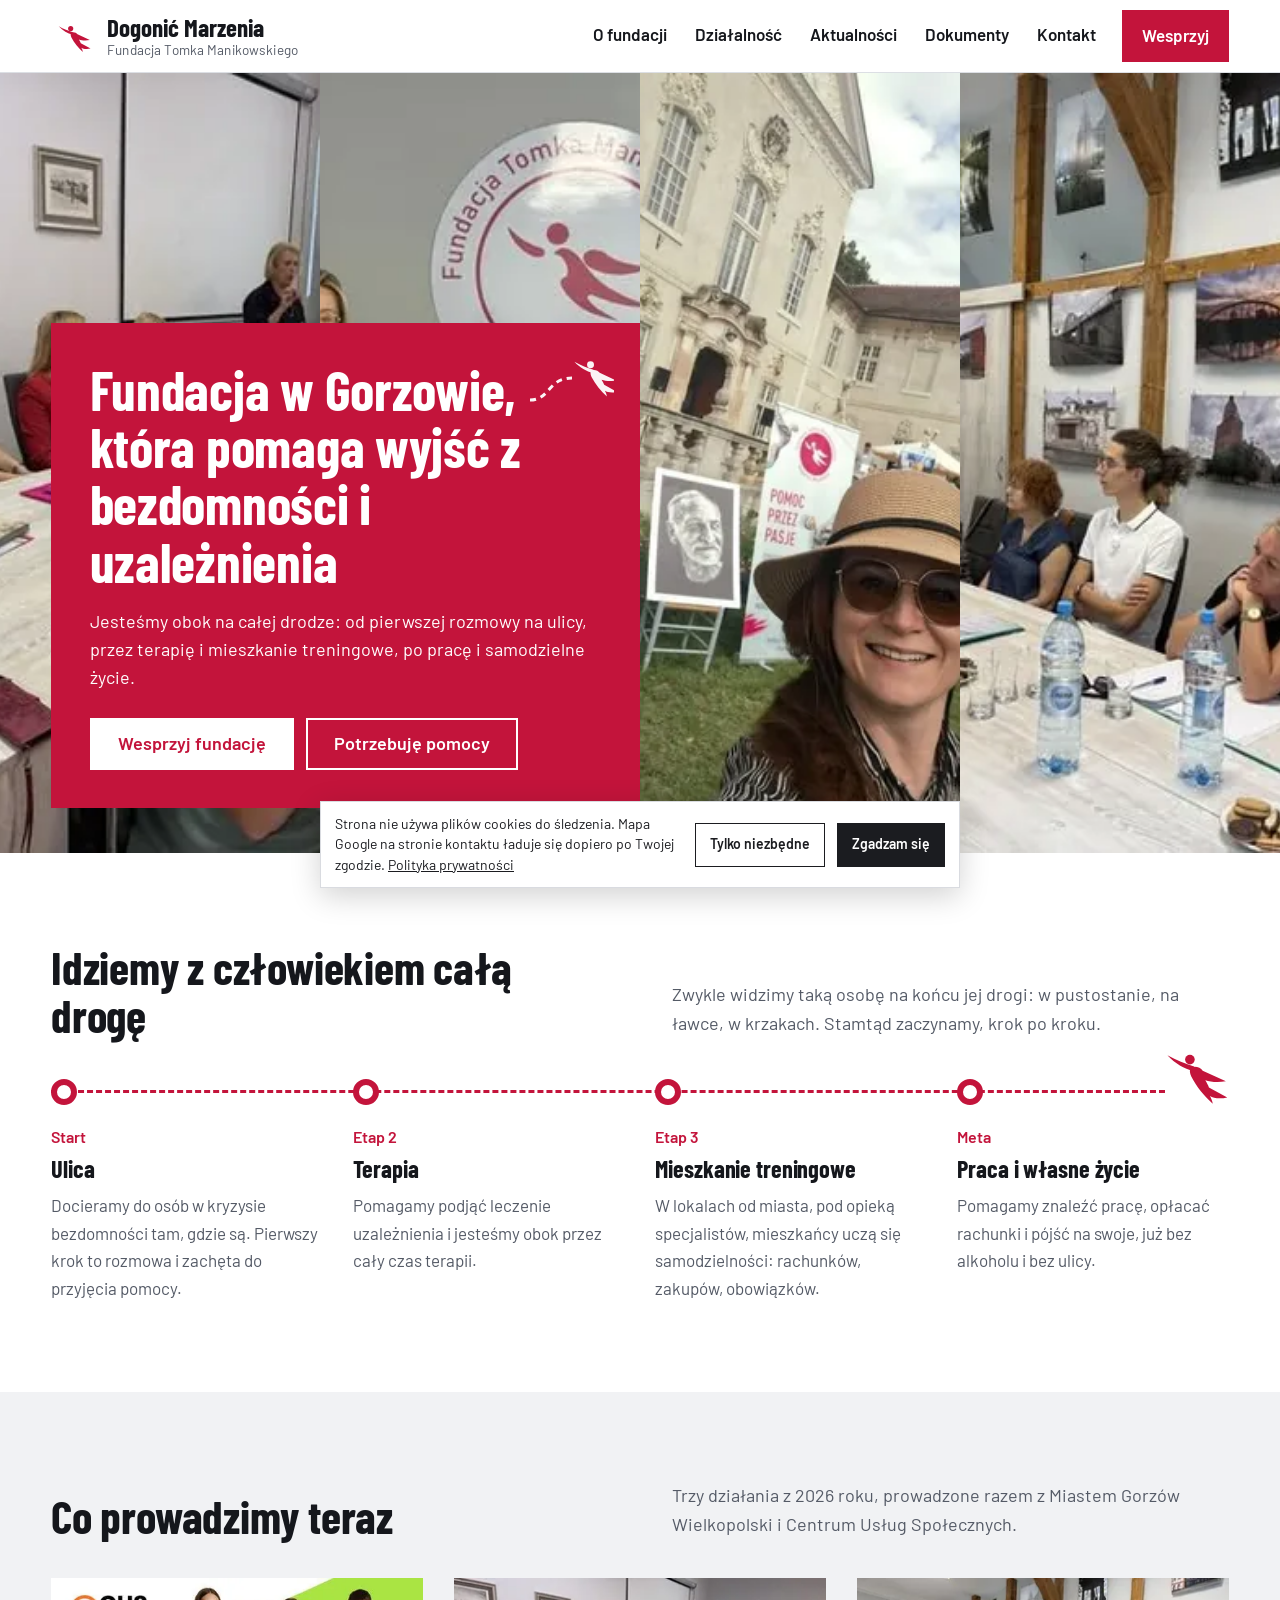
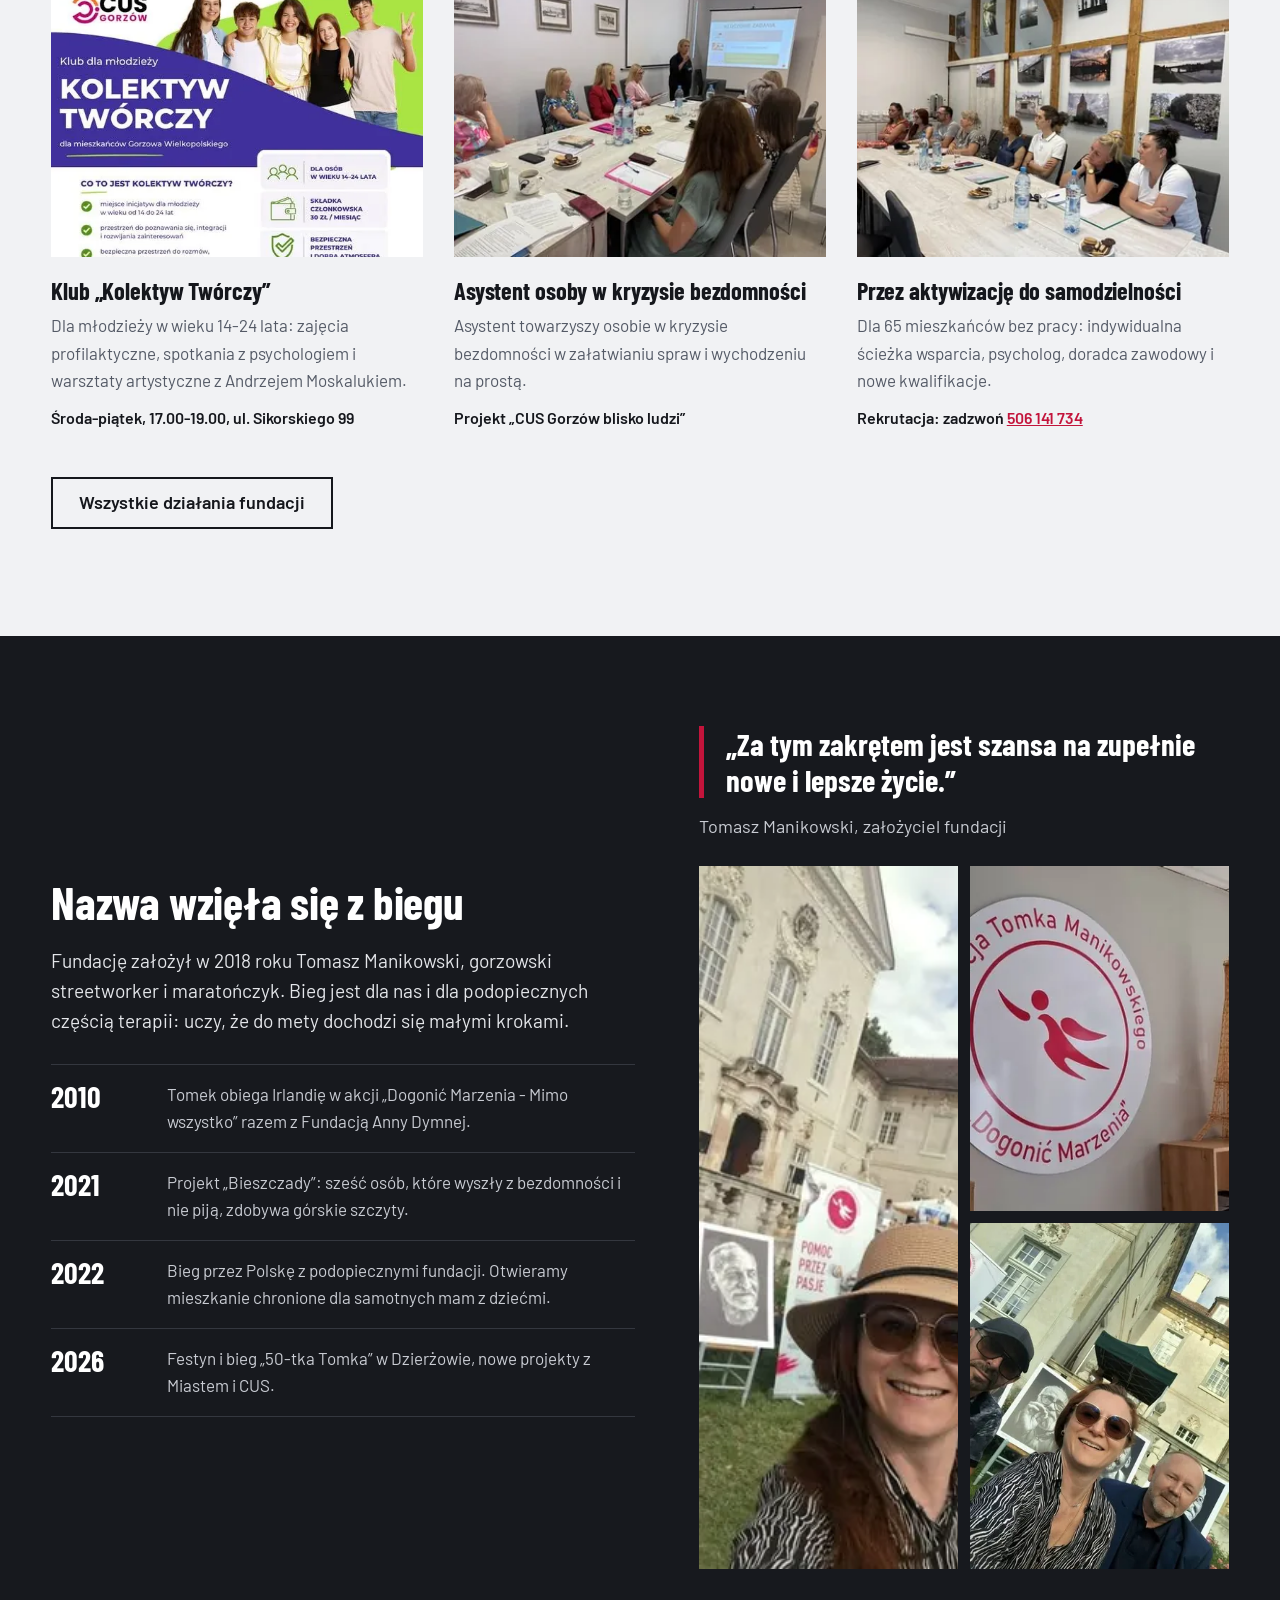
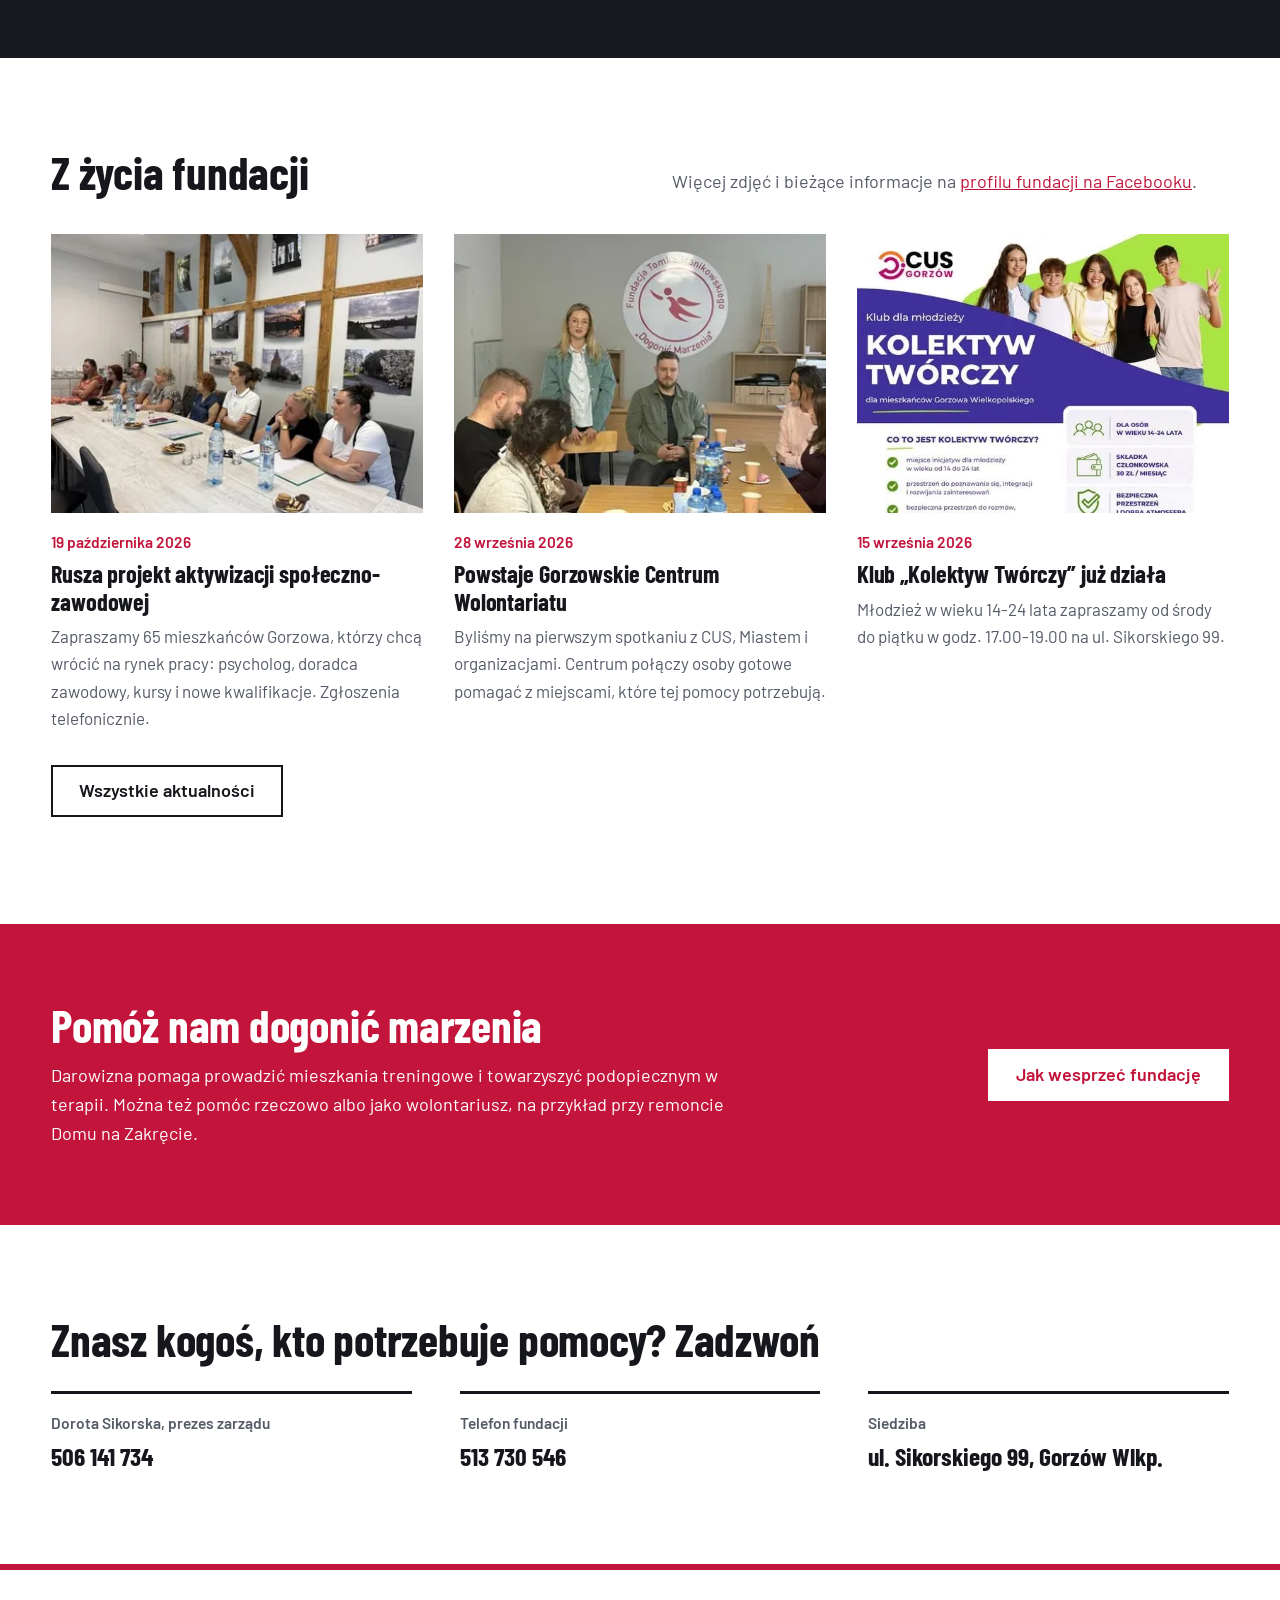
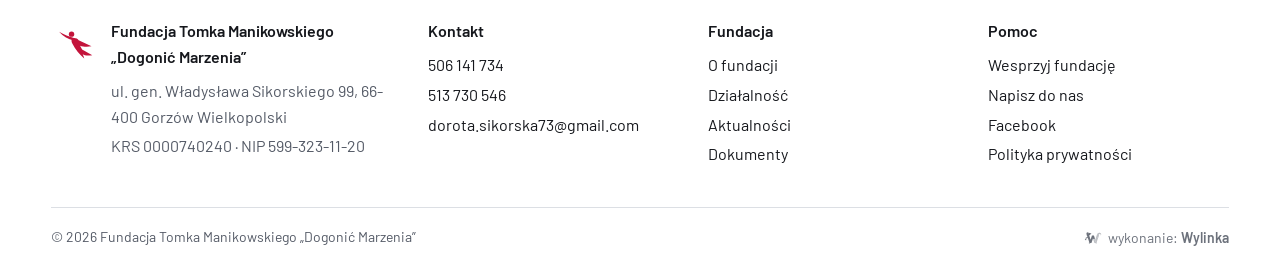
==== commit 39048a6d: "Przebudowa wg standardu 17.11: idea marki, podstrony, zdjęcia klikalne, SEO, szybkość" ====
--- a/index.html
+++ b/index.html
@@ -1,119 +1,337 @@
 <!doctype html>
-<html lang="pl">
-<head>
-<meta charset="utf-8">
-<meta name="viewport" content="width=device-width, initial-scale=1">
-<meta name="robots" content="noindex, nofollow">
-<title>Strona główna | Fundacja „Dogonić Marzenia”</title>
-<meta name="description" content="Fundacja Tomka Manikowskiego „Dogonić Marzenia” z Gorzowa Wielkopolskiego pomaga osobom w kryzysie bezdomności i uzależnienia.">
-<link rel="preconnect" href="https://fonts.googleapis.com">
-<link rel="preconnect" href="https://fonts.gstatic.com" crossorigin>
-<link href="https://fonts.googleapis.com/css2?family=Literata:opsz,wght@7..72,500;7..72,600&family=Source+Sans+3:wght@400;600&display=swap" rel="stylesheet">
-<link rel="stylesheet" href="style.css">
-<link rel="icon" href="data:image/svg+xml,%3Csvg%20xmlns%3D%22http%3A//www.w3.org/2000/svg%22%20viewBox%3D%220%200%2040%2040%22%3E%3Ccircle%20cx%3D%2220%22%20cy%3D%2220%22%20r%3D%2219%22%20fill%3D%22%23a72241%22/%3E%3Ccircle%20cx%3D%2223.5%22%20cy%3D%2212.5%22%20r%3D%223.2%22%20fill%3D%22%23fff%22/%3E%3Cpath%20d%3D%22M10%2014c4%202%207%203%2010%203l-3%207c-1%202-3%204-5%205%203%200%206-1%208-3l3%205c1-3%200-6-2-8l3-5c2%201%204%201%206%200-3-1-5-3-7-3-4%200-8%200-13-1z%22%20fill%3D%22%23fff%22/%3E%3C/svg%3E">
-</head>
-<body>
+<html lang="pl"><head><meta charset="utf-8"><meta name="viewport" content="width=device-width,initial-scale=1">
+<title>Fundacja Dogonić Marzenia Gorzów - pomoc w wyjściu z bezdomności</title><meta name="description" content="Fundacja Tomka Manikowskiego „Dogonić Marzenia” z Gorzowa Wielkopolskiego: streetworking, terapia uzależnień, mieszkania treningowe i aktywizacja zawodowa. Wesprzyj nas."><meta name="robots" content="noindex,nofollow">
+<link rel="canonical" href="https://disaster26.github.io/dogonic-marzenia-koncepcja/">
+<meta property="og:type" content="website"><meta property="og:locale" content="pl_PL"><meta property="og:site_name" content="Fundacja Tomka Manikowskiego „Dogonić Marzenia”">
+<meta property="og:title" content="Fundacja Dogonić Marzenia Gorzów - pomoc w wyjściu z bezdomności"><meta property="og:description" content="Fundacja Tomka Manikowskiego „Dogonić Marzenia” z Gorzowa Wielkopolskiego: streetworking, terapia uzależnień, mieszkania treningowe i aktywizacja zawodowa. Wesprzyj nas."><meta property="og:url" content="https://disaster26.github.io/dogonic-marzenia-koncepcja/"><meta property="og:image" content="https://disaster26.github.io/dogonic-marzenia-koncepcja/img/zespol-logo-590.webp">
+<meta name="theme-color" content="#C3143B">
+<link rel="icon" href="favicon.svg" type="image/svg+xml"><link rel="icon" href="favicon-48.png" sizes="48x48" type="image/png"><link rel="apple-touch-icon" href="apple-touch-icon.png">
+<link rel="preload" href="fonts/bc-700-rdzen.woff2" as="font" type="font/woff2" crossorigin><link rel="preload" href="fonts/b-400-rdzen.woff2" as="font" type="font/woff2" crossorigin><link media="(max-width:760px)" rel="preload" as="image" imagesrcset="img/hero-m-360.webp 360w, img/hero-m-449.webp 449w" imagesizes="100vw" fetchpriority="high"><link media="(min-width:761px)" rel="preload" as="image" imagesrcset="img/siedziba-360.webp 360w, img/siedziba-560.webp 560w, img/siedziba-590.webp 590w" imagesizes="(min-width:1700px) 20vw, (min-width:1081px) 25vw, 34vw" fetchpriority="high">
+<style>@font-face{font-family:"Barlow Condensed";font-style:normal;font-weight:700;font-display:swap;src:url(fonts/bc-700-rdzen.woff2) format("woff2");unicode-range:U+0020-007E,U+00A0,U+00A9,U+00AB,U+00B0,U+00B7,U+00BB,U+00D3,U+00D7,U+00F3,U+2013-2014,U+2018-2019,U+201C-201E,U+2022,U+2026,U+20AC}@font-face{font-family:"Barlow Condensed";font-style:normal;font-weight:700;font-display:swap;src:url(fonts/bc-700-pl.woff2) format("woff2");unicode-range:U+0104-0107,U+0118-0119,U+0141-0144,U+015A-015B,U+0179-017C}@font-face{font-family:"Barlow";font-style:normal;font-weight:400;font-display:swap;src:url(fonts/b-400-rdzen.woff2) format("woff2");unicode-range:U+0020-007E,U+00A0,U+00A9,U+00AB,U+00B0,U+00B7,U+00BB,U+00D3,U+00D7,U+00F3,U+2013-2014,U+2018-2019,U+201C-201E,U+2022,U+2026,U+20AC}@font-face{font-family:"Barlow";font-style:normal;font-weight:400;font-display:swap;src:url(fonts/b-400-pl.woff2) format("woff2");unicode-range:U+0104-0107,U+0118-0119,U+0141-0144,U+015A-015B,U+0179-017C}@font-face{font-family:"Barlow";font-style:normal;font-weight:600;font-display:swap;src:url(fonts/b-600-rdzen.woff2) format("woff2");unicode-range:U+0020-007E,U+00A0,U+00A9,U+00AB,U+00B0,U+00B7,U+00BB,U+00D3,U+00D7,U+00F3,U+2013-2014,U+2018-2019,U+201C-201E,U+2022,U+2026,U+20AC}@font-face{font-family:"Barlow";font-style:normal;font-weight:600;font-display:swap;src:url(fonts/b-600-pl.woff2) format("woff2");unicode-range:U+0104-0107,U+0118-0119,U+0141-0144,U+015A-015B,U+0179-017C}
+:root{--red:#C3143B;--red2:#9C0E2E;--ink:#15171C;--mut:#545A66;--bg2:#F1F2F4;--asf:#17191E;--line:#DCDFE4;--hf:"Barlow Condensed","Arial Narrow",sans-serif;--bf:"Barlow",system-ui,-apple-system,"Segoe UI",sans-serif;--gut:clamp(16px,4vw,56px);--max:1480px}
+*,*::before,*::after{box-sizing:border-box}
+html{-webkit-text-size-adjust:100%;scroll-padding-top:80px}
+body{margin:0;background:#fff;color:var(--ink);font:400 18px/1.62 var(--bf)}
+img,svg{display:block;max-width:100%}
+img{height:auto}
+a{color:var(--red)}a:hover{color:var(--red2)}
+h1,h2,h3{font-family:var(--hf);font-weight:700;line-height:1.04;letter-spacing:-.005em;margin:0 0 .45em;color:var(--ink)}
+h1{font-size:clamp(38px,5.4vw,76px)}
+h2{font-size:clamp(32px,3.6vw,54px)}
+h3{font-size:clamp(23px,1.9vw,28px);line-height:1.12}
+p{margin:0 0 1em}
+.wrap{max-width:var(--max);margin:0 auto;padding:0 var(--gut)}
+.btn,.btn-sm{display:inline-flex;align-items:center;justify-content:center;min-height:52px;padding:0 26px;background:var(--red);color:#fff;font:600 18px/1.1 var(--bf);text-decoration:none;border:2px solid var(--red);cursor:pointer;transition:background .15s,color .15s}
+.btn:hover{background:var(--red2);border-color:var(--red2);color:#fff}
+.btn.white{background:#fff;color:var(--red);border-color:#fff}.btn.white:hover{background:var(--ink);border-color:var(--ink);color:#fff}
+.btn.line{background:transparent;color:#fff;border-color:#fff}.btn.line:hover{background:#fff;color:var(--red)}
+.btn.dark{background:transparent;color:var(--ink);border-color:var(--ink)}.btn.dark:hover{background:var(--ink);color:#fff}
+.btn-sm{min-height:44px;padding:0 16px;font-size:16px}
+.btns{display:flex;flex-wrap:wrap;gap:12px}
+/* naglowek */
+.top{position:sticky;top:0;z-index:50;background:#fff;border-bottom:1px solid var(--line)}
+.top-in{max-width:var(--max);margin:0 auto;padding:0 var(--gut);height:72px;display:flex;align-items:center;gap:24px}
+.brand{display:flex;align-items:center;gap:10px;text-decoration:none;color:var(--ink);margin-right:auto}
+.brand .logo{width:46px;height:46px;color:var(--red);flex:none}
+.brand span{display:flex;flex-direction:column;line-height:1}
+.brand b{font:700 25px/1 var(--hf);color:var(--ink)}
+.brand small{font-size:13.5px;color:var(--mut);margin-top:3px;letter-spacing:.01em}
+.menu{display:flex;align-items:center;gap:4px}
+.menu a{color:var(--ink);text-decoration:none;font-weight:600;font-size:17px;padding:10px 12px;border-bottom:3px solid transparent}
+.menu a:hover{color:var(--red)}
+.menu a[aria-current=page]{color:var(--red);border-bottom-color:var(--red)}
+.menu .menu-cta{background:var(--red);color:#fff;margin-left:10px;padding:12px 20px;border:0}
+.menu .menu-cta:hover,.menu .menu-cta[aria-current=page]{background:var(--red2);color:#fff}
+.burger{display:none;width:48px;height:48px;border:0;background:none;cursor:pointer;position:relative;margin-right:-10px}
+.burger span,.burger span::before,.burger span::after{position:absolute;left:12px;width:24px;height:2.5px;background:var(--ink);content:"";transition:transform .2s}
+.burger span{top:23px}.burger span::before{top:-8px;left:0}.burger span::after{top:8px;left:0}
+.menu-open .burger span{background:transparent}.menu-open .burger span::before{transform:translateY(8px) rotate(45deg)}.menu-open .burger span::after{transform:translateY(-8px) rotate(-45deg)}
+@media (max-width:1080px){
+ .top-in{height:64px}
+ .brand .logo{width:40px;height:40px}.brand b{font-size:22px}.brand small{font-size:12.5px}
+ .burger{display:block}
+ .menu{display:none;position:fixed;top:64px;left:0;right:0;bottom:0;background:#fff;flex-direction:column;align-items:stretch;gap:0;padding:8px var(--gut) 24px;overflow:auto}
+ .menu-open .menu{display:flex}
+ .menu a{font:700 30px/1.1 var(--hf);padding:14px 0;border-bottom:1px solid var(--line)}
+ .menu a[aria-current=page]{border-bottom-color:var(--line);color:var(--red)}
+ .menu .menu-cta{margin:20px 0 0;text-align:center;padding:16px;font-size:26px}
+}
+/* HERO - mozaika prawdziwych zdjec + czerwony blok z haslem */
+.hero{position:relative;background:var(--asf)}
+.hero .tiles{display:grid;grid-template-columns:repeat(4,minmax(0,1fr));height:min(calc(100svh - 72px),780px);min-height:560px}
+.hero .tiles a,.hero .tiles img{height:100%;width:100%}
+.hero .tiles img{object-fit:cover}
+.hero .tiles .t5{display:none}
+.hero-card{position:absolute;left:max(var(--gut),calc((100vw - var(--max))/2 + var(--gut)));bottom:clamp(28px,5vh,64px);width:min(720px,46%);background:var(--red);color:#fff;padding:clamp(28px,3vw,48px)}
+.hero-card h1{color:#fff;font-size:clamp(40px,4.3vw,68px);margin-bottom:18px}
+.hero-card p{font-size:clamp(18px,1.35vw,21px);line-height:1.55;margin:0 0 26px;max-width:38em}
+.hero-card .route{position:absolute;right:clamp(18px,2vw,32px);top:clamp(18px,2vw,30px);width:86px;color:#fff;opacity:.95}
+.hero-m{display:none}
+@media (min-width:1700px){.hero .tiles{grid-template-columns:repeat(5,minmax(0,1fr));height:min(calc(100svh - 72px),940px)}.hero .tiles .t5{display:block}}
+@media (max-width:1080px){.hero .tiles{grid-template-columns:repeat(3,minmax(0,1fr));height:auto;min-height:0;aspect-ratio:16/9}.hero .tiles .t4{display:none}.hero-card{position:relative;left:auto;bottom:auto;width:auto;margin:-60px var(--gut) 0;z-index:2}}
+@media (max-width:760px){
+ .hero{display:flex;flex-direction:column;min-height:calc(100svh - 65px);background:var(--red)}
+ .hero .tiles{display:none}
+ .hero-m{display:block;flex:1 1 auto;min-height:150px;position:relative;overflow:hidden}
+ .hero-m img{position:absolute;inset:0;width:100%;height:100%;object-fit:cover;object-position:50% 35%}
+ .hero-card{margin:0;padding:22px 16px 26px;flex:0 0 auto}
+ .hero-card h1{font-size:clamp(31px,8.6vw,40px);margin-bottom:12px}
+ .hero-card p{font-size:16.5px;margin-bottom:26px}
+ .hero-card .route{display:none}
+ .hero-card .btn{flex:1 1 auto;padding:0 14px;min-height:50px;font-size:17px}
+}
+/* sekcje */
+.sec{padding:clamp(56px,7vw,112px) 0}
+.sec.grey{background:var(--bg2)}
+.lead{font-size:clamp(19px,1.5vw,22px);line-height:1.55;color:var(--ink);max-width:44em}
+.mut{color:var(--mut)}
+.small{font-size:15.5px;color:var(--mut)}
+.head{display:grid;grid-template-columns:minmax(0,1fr) minmax(0,1fr);gap:24px 64px;align-items:end;margin-bottom:clamp(28px,3vw,48px)}
+.head h2{margin:0}.head p{margin:0;color:var(--mut)}
+/* trasa: etapy na przerywanej linii */
+.trasa{list-style:none;margin:0;padding:0;display:grid;grid-template-columns:repeat(4,minmax(0,1fr));gap:0 clamp(20px,2.4vw,44px);position:relative}
+.trasa::before{content:"";position:absolute;left:0;right:64px;top:13px;border-top:3px dashed var(--red)}
+.trasa li{position:relative;padding-top:52px}
+.trasa li::before{content:"";position:absolute;left:0;top:2px;width:26px;height:26px;border-radius:50%;background:#fff;border:6px solid var(--red)}
+.trasa .km{font:700 16px/1 var(--bf);color:var(--red);display:block;margin-bottom:10px}
+.trasa h3{margin-bottom:10px}
+.trasa p{margin:0;color:var(--mut);font-size:17px}
+.trasa .runner{position:absolute;right:0;top:-24px;width:64px;color:var(--red)}
+@media (max-width:900px){
+ .trasa{grid-template-columns:minmax(0,1fr);gap:28px;padding-left:48px}
+ .trasa::before{left:11px;right:auto;top:8px;bottom:60px;border-top:0;border-left:3px dashed var(--red)}
+ .trasa li{padding-top:0}
+ .trasa li::before{left:-48px;top:0}
+ .trasa .runner{position:relative;right:auto;top:auto;left:-58px;width:52px;margin-top:-8px;transform:rotate(90deg)}
+}
+/* projekty z prawdziwymi zdjeciami */
+.proj{display:grid;grid-template-columns:repeat(3,minmax(0,1fr));gap:clamp(20px,2.4vw,40px)}
+.proj article{display:flex;flex-direction:column}
+.proj .ph{aspect-ratio:4/3;overflow:hidden;background:#dde0e5;margin-bottom:20px}
+.proj .ph img{width:100%;height:100%;object-fit:cover;transition:transform .4s}
+.proj .ph a:hover img{transform:scale(1.03)}
+.proj h3{margin-bottom:8px}
+.proj p{color:var(--mut);font-size:17px;margin:0 0 10px}
+.proj .when{font-weight:600;color:var(--ink);font-size:16px}
+/* ciemna sekcja: historia biegu */
+.dark{background:var(--asf);color:#E4E6EA}
+.dark h2,.dark h3{color:#fff}
+.dark a{color:#fff}
+.story{display:grid;grid-template-columns:minmax(0,1.1fr) minmax(0,1fr);gap:clamp(32px,5vw,96px);align-items:center}
+.miles{list-style:none;margin:28px 0 0;padding:0;border-top:1px solid #34373F}
+.miles li{display:grid;grid-template-columns:96px minmax(0,1fr);gap:20px;padding:16px 0;border-bottom:1px solid #34373F}
+.miles b{font:700 30px/1 var(--hf);color:#fff}
+.miles span{color:#C9CCD3;font-size:17px}
+.quote{font:700 clamp(26px,2.4vw,36px)/1.18 var(--hf);color:#fff;margin:0 0 14px;padding-left:22px;border-left:5px solid var(--red)}
+.story .phs{display:grid;grid-template-columns:minmax(0,1fr) minmax(0,1fr);gap:12px}
+.story .phs img{width:100%;aspect-ratio:3/4;object-fit:cover}
+.story .phs a:first-child{grid-row:span 2}.story .phs a:first-child img{aspect-ratio:auto;height:100%}
+/* aktualnosci */
+.strip{display:grid;grid-template-columns:repeat(3,minmax(0,1fr));gap:clamp(20px,2.4vw,40px)}
+.news .ph{aspect-ratio:4/3;overflow:hidden;background:#dde0e5;margin-bottom:16px}
+.news .ph img{width:100%;height:100%;object-fit:cover}
+.news time{display:block;font-weight:600;color:var(--red);font-size:15.5px;margin-bottom:6px}
+.news h3{margin-bottom:8px}
+.news p{color:var(--mut);font-size:17px;margin:0}
+@media (max-width:900px){
+ .strip{display:flex;overflow-x:auto;scroll-snap-type:x mandatory;gap:16px;padding-bottom:8px;scrollbar-width:thin}
+ .strip>*{flex:0 0 82%;scroll-snap-align:start}
+}
+/* pas wsparcia */
+.band{background:var(--red);color:#fff;padding:clamp(52px,6vw,96px) 0}
+.band .in{display:grid;grid-template-columns:minmax(0,1.3fr) auto;gap:24px 64px;align-items:center}
+.band h2{color:#fff;margin-bottom:12px}
+.band p{margin:0;font-size:clamp(18px,1.4vw,21px);max-width:40em}
+/* kontakt skrot */
+.reach{display:grid;grid-template-columns:repeat(3,minmax(0,1fr));gap:24px 48px}
+.reach div{border-top:3px solid var(--ink);padding-top:16px}
+.reach b{display:block;font-weight:600;color:var(--mut);font-size:15.5px;margin-bottom:6px}
+.reach a,.reach span{font:700 clamp(24px,2vw,30px)/1.15 var(--hf);color:var(--ink);text-decoration:none}
+.reach a:hover{color:var(--red)}
+/* podstrony */
+.phead{background:var(--bg2);padding:clamp(40px,5vw,80px) 0 clamp(32px,4vw,56px);border-bottom:1px solid var(--line)}
+.phead h1{max-width:20em;margin-bottom:16px}
+.phead .lead{margin:0}
+.phead .route{width:100%;max-width:420px;height:30px;color:var(--red);margin-top:28px}
+.cols{display:grid;grid-template-columns:minmax(0,1.25fr) minmax(0,1fr);gap:clamp(32px,5vw,96px);align-items:start}
+.prose{max-width:46em}
+.prose h2{font-size:clamp(28px,2.8vw,42px);margin-top:1.4em}
+.prose h2:first-child{margin-top:0}
+.prose ul{padding-left:1.2em}.prose li{margin-bottom:.4em}
+.facts{list-style:none;margin:0;padding:0;border-top:3px solid var(--ink)}
+.facts li{display:grid;grid-template-columns:minmax(0,10em) minmax(0,1fr);gap:16px;padding:13px 0;border-bottom:1px solid var(--line);font-size:17px}
+.facts b{font-weight:600;color:var(--mut)}
+.blocks{display:grid;grid-template-columns:repeat(2,minmax(0,1fr));gap:clamp(36px,4vw,64px) clamp(28px,4vw,72px)}
+.block .ph{aspect-ratio:3/2;overflow:hidden;background:#dde0e5;margin-bottom:20px}
+.block .ph img{width:100%;height:100%;object-fit:cover}
+.block p{color:var(--mut);font-size:17.5px}
+.gal{display:grid;grid-template-columns:repeat(4,minmax(0,1fr));gap:10px}
+.gal img{width:100%;aspect-ratio:1/1;object-fit:cover}
+.list{list-style:none;margin:0;padding:0;border-top:3px solid var(--ink)}
+.list li{display:grid;grid-template-columns:minmax(0,9em) minmax(0,1fr) minmax(0,160px);gap:24px;padding:22px 0;border-bottom:1px solid var(--line);align-items:start}
+.list time{font-weight:600;color:var(--red)}
+.list h3{margin-bottom:6px}
+.list p{margin:0;color:var(--mut);font-size:17px}
+.list img{width:160px;aspect-ratio:4/3;object-fit:cover}
+.acct{background:var(--bg2);border-top:5px solid var(--red);padding:clamp(22px,3vw,36px)}
+.acct dl{margin:0;display:grid;grid-template-columns:minmax(0,9em) minmax(0,1fr);gap:10px 18px;font-size:17px}
+.acct dt{color:var(--mut);font-weight:600}.acct dd{margin:0}
+.big-tel{font:700 clamp(30px,3vw,44px)/1.1 var(--hf);color:var(--ink);text-decoration:none}
+.form{display:grid;gap:16px}
+.f-2{display:grid;grid-template-columns:minmax(0,1fr) minmax(0,1fr);gap:16px}
+.f-row label{display:block;font-weight:600;font-size:16px;margin-bottom:6px}
+.f-row input,.f-row select,.f-row textarea{width:100%;font:inherit;font-size:17px;padding:12px 14px;border:1.5px solid #9EA3AD;background:#fff;color:var(--ink);border-radius:0}
+.f-row input:focus,.f-row select:focus,.f-row textarea:focus{outline:3px solid rgba(195,20,59,.25);border-color:var(--red)}
+.f-check{display:flex;gap:12px;align-items:flex-start;font-size:15.5px;color:var(--mut)}
+.f-check input{width:22px;height:22px;margin-top:2px;accent-color:var(--red);flex:none}
+.f-status{margin:0;font-weight:600;min-height:1.6em}.f-status.ok{color:#17663A}.f-status.err{color:var(--red2)}
+.form .btn{justify-self:start}
+.docs{list-style:none;margin:0;padding:0;border-top:3px solid var(--ink)}
+.docs li{display:flex;justify-content:space-between;gap:16px;flex-wrap:wrap;padding:16px 0;border-bottom:1px solid var(--line)}
+.docs b{font-weight:600}
+.docs span{color:var(--mut);font-size:16px}
+@media (max-width:900px){
+ .head,.cols,.story,.band .in,.blocks{grid-template-columns:minmax(0,1fr)}
+ .proj{grid-template-columns:minmax(0,1fr);gap:40px}
+ .reach{grid-template-columns:minmax(0,1fr)}
+ .gal{grid-template-columns:repeat(2,minmax(0,1fr))}
+ .list li{grid-template-columns:minmax(0,1fr);gap:6px}.list img{width:100%;max-width:420px}
+ .facts li,.acct dl{grid-template-columns:minmax(0,1fr);gap:2px}.acct dd{margin-bottom:8px}
+ .f-2{grid-template-columns:minmax(0,1fr)}
+ .miles li{grid-template-columns:72px minmax(0,1fr)}
+}
+@media (min-width:1900px){:root{--max:1800px}body{font-size:19px}.proj,.strip{gap:48px}}
+/* stopka */
+.foot{background:#fff;border-top:6px solid var(--red);color:var(--mut);font-size:16px;padding:48px 0 28px}
+.foot .in{display:grid;grid-template-columns:minmax(0,1.4fr) repeat(3,minmax(0,1fr));gap:28px 40px}
+.foot b{display:block;color:var(--ink);font-weight:600;margin-bottom:8px}
+.foot p{margin:0 0 4px}
+.foot a{color:var(--ink);text-decoration:none;overflow-wrap:anywhere}.foot .wylinka-badge b{display:inline;margin:0;color:inherit}.foot .wylinka-badge{color:var(--mut)}.foot a:hover{color:var(--red)}
+.foot .brandf{display:flex;gap:12px;align-items:flex-start}
+.foot .brandf svg{width:48px;height:48px;color:var(--red);flex:none}
+.foot .bottom{display:flex;flex-wrap:wrap;justify-content:space-between;gap:10px 24px;align-items:center;margin-top:36px;padding-top:18px;border-top:1px solid var(--line);font-size:14px}
+.foot .bottom .wylinka-badge{font-size:1em;white-space:nowrap}
+@media (max-width:900px){.foot .in{grid-template-columns:minmax(0,1fr) minmax(0,1fr)}.foot .in>div:first-child{grid-column:1/-1}}
+
+.lbox{position:fixed;inset:0;z-index:100;background:rgba(10,10,12,.94);display:none;align-items:center;justify-content:center;flex-direction:column;padding:56px 12px 24px}
+.lbox.on{display:flex}
+.lbox img{max-width:min(100%,1100px);max-height:calc(100vh - 140px);width:auto;height:auto;object-fit:contain}
+.lbox p{color:#e9e9ee;font-size:15px;margin:12px 0 0;text-align:center;max-width:60ch}
+.lbox button{position:absolute;background:none;border:0;color:#fff;font-size:44px;line-height:1;cursor:pointer;width:56px;height:56px}
+.lb-x{top:6px;right:6px}.lb-p{left:4px;top:50%;margin-top:-28px}.lb-n{right:4px;top:50%;margin-top:-28px}
+a.lb{display:block;cursor:zoom-in}
+.cookies{position:fixed;left:12px;right:12px;bottom:12px;z-index:90;max-width:640px;margin:0 auto;background:#fff;color:#1b1c20;border:1px solid #d9dbe0;box-shadow:0 8px 30px rgba(0,0,0,.18);padding:12px 14px;display:flex;flex-wrap:wrap;gap:8px 12px;align-items:center;font-size:14px;line-height:1.45}
+.cookies[hidden]{display:none}
+.cookies p{margin:0;flex:1 1 280px}
+.cookies a{color:inherit}
+.cookies button{font:inherit;font-weight:600;padding:10px 14px;min-height:44px;border:1px solid #1b1c20;background:#fff;color:#1b1c20;cursor:pointer}
+.cookies button.yes{background:#1b1c20;color:#fff}
+.map{position:relative;aspect-ratio:16/10;background:#e7e8ec;overflow:hidden}
+.map iframe{position:absolute;inset:0;width:100%;height:100%;border:0}
+.map .nomap{position:absolute;inset:0;display:flex;flex-direction:column;align-items:center;justify-content:center;text-align:center;padding:20px;gap:10px;font-size:15px}
+.hp{position:absolute!important;left:-9999px!important;width:1px;height:1px;overflow:hidden}
+.skip{position:absolute;left:-9999px;top:0}.skip:focus{left:12px;top:12px;z-index:200;background:#fff;color:#000;padding:10px 14px}
+.wylinka-badge{display:inline-flex;align-items:center;gap:.4em;color:inherit;text-decoration:none;font-size:.875em;line-height:1;opacity:.85}
+.wylinka-badge:hover,.wylinka-badge:focus-visible{opacity:1}
+.wylinka-badge:focus-visible{outline:2px solid currentColor;outline-offset:3px;border-radius:2px}
+.wylinka-badge svg{width:18px;height:18px;flex:none;overflow:visible}
+.wylinka-badge b{font-weight:600}
+.wylinka-badge .wy-old{opacity:.45;transform-origin:40px 30px;transition:transform .32s cubic-bezier(.3,.7,.4,1),opacity .32s ease-out}
+.wylinka-badge .wy-pod{opacity:0;transition:opacity .2s ease-out .08s}
+.wylinka-badge:hover .wy-old,.wylinka-badge:focus-visible .wy-old{transform:translate(9px,7px) rotate(9deg);opacity:0}
+.wylinka-badge:hover .wy-pod,.wylinka-badge:focus-visible .wy-pod{opacity:1}
+@media (prefers-reduced-motion:reduce){.wylinka-badge .wy-old,.wylinka-badge .wy-pod{transition:none}.wylinka-badge:hover .wy-old,.wylinka-badge:focus-visible .wy-old{transform:none;opacity:.45}.wylinka-badge:hover .wy-pod,.wylinka-badge:focus-visible .wy-pod{opacity:0}}</style><script type="application/ld+json">{"@context":"https://schema.org","@type":"NGO","@id":"https://disaster26.github.io/dogonic-marzenia-koncepcja/#fundacja","name":"Fundacja Tomka Manikowskiego „Dogonić Marzenia”","alternateName":"Fundacja Dogonić Marzenia","url":"https://disaster26.github.io/dogonic-marzenia-koncepcja/","logo":"https://disaster26.github.io/dogonic-marzenia-koncepcja/logo.png","image":"https://disaster26.github.io/dogonic-marzenia-koncepcja/img/zespol-logo-590.webp","description":"Fundacja z Gorzowa Wielkopolskiego pomagająca osobom w kryzysie bezdomności i uzależnienia: streetworking, terapia, mieszkania treningowe, aktywizacja zawodowa.","foundingDate":"2018","founder":{"@type":"Person","name":"Tomasz Manikowski"},"address":{"@type":"PostalAddress","streetAddress":"ul. gen. Władysława Sikorskiego 99","postalCode":"66-400","addressLocality":"Gorzów Wielkopolski","addressCountry":"PL"},"telephone":"+48506141734","email":"dorota.sikorska73@gmail.com","taxID":"5993231120","sameAs":["https://www.facebook.com/tmdogonicmarzenia/"],"identifier":[{"@type":"PropertyValue","propertyID":"KRS","value":"0000740240"},{"@type":"PropertyValue","propertyID":"NIP","value":"5993231120"}],"areaServed":"Gorzów Wielkopolski"}</script>
+</head><body class="">
 <a class="skip" href="#tresc">Przejdź do treści</a>
-<header class="top"><div class="wrap">
-<a class="brand" href="index.html"><svg viewBox="0 0 40 40" aria-hidden="true"><circle cx="20" cy="20" r="18.5" fill="#fff" stroke="#a72241" stroke-width="2"/><circle cx="23.5" cy="12.5" r="3" fill="#a72241"/><path d="M10 14c4 2 7 3 10 3l-3 7c-1 2-3 4-5 5 3 0 6-1 8-3l3 5c1-3 0-6-2-8l3-5c2 1 4 1 6 0-3-1-5-3-7-3-4 0-8 0-13-1z" fill="#a72241"/></svg><span>Dogonić Marzenia<small>Fundacja Tomka Manikowskiego</small></span></a>
-<button class="burger" aria-label="Menu" aria-expanded="false" aria-controls="nav"><svg width="22" height="22" viewBox="0 0 24 24" fill="none" stroke="currentColor" stroke-width="2" stroke-linecap="round"><path d="M4 7h16M4 12h16M4 17h16"/></svg></button>
-<nav class="nav" id="nav" aria-label="Główne menu"><a href="index.html" aria-current="page">Fundacja</a><a href="dokumenty.html">Dokumenty</a><a href="wesprzyj.html">Wesprzyj</a><a href="kontakt.html">Kontakt</a></nav>
+<header class="top"><div class="top-in">
+<a class="brand" href=""><svg class="logo" viewBox="0 0 100 100" aria-hidden="true"><g fill="currentColor"><path d="M46.5 46.6C36.5 44.2 25.6 38.4 16.8 28.6C27.4 34.6 37.6 38.6 47.6 41.6Z"/><circle cx="42.8" cy="33.6" r="5.6"/><path d="M43.6 42.6C49.2 40.6 55 42.4 57.6 46.4L84.4 58.8C75 60.4 66.6 59.6 60.6 57.6C62.6 61 64 63.6 64.8 65.8L86 77.4C77 79.4 69.6 78 66 75.6C67.6 78.6 68.8 81.6 69.2 84.6C59.6 76.4 50.4 64.8 44.4 53.2C42.6 49.6 42.2 45.6 43.6 42.6Z"/></g></svg><span><b>Dogonić Marzenia</b><small>Fundacja Tomka Manikowskiego</small></span></a>
+<nav id="menu" class="menu" aria-label="Menu główne"><a href="o-fundacji/">O fundacji</a><a href="dzialalnosc/">Działalność</a><a href="aktualnosci/">Aktualności</a><a href="dokumenty/">Dokumenty</a><a href="kontakt/">Kontakt</a><a class="menu-cta" href="wesprzyj/">Wesprzyj</a></nav>
+<button class="burger" type="button" aria-expanded="false" aria-controls="menu" aria-label="Menu"><span></span></button>
 </div></header>
 <main id="tresc">
-
-<section class="hero2"><div class="in">
-<div class="txt">
-<p class="where">Gorzów Wielkopolski, ul. Sikorskiego 99</p>
-<h1>Fundacja Tomka Manikowskiego „Dogonić Marzenia”</h1>
-<p class="lead">Towarzyszymy w drodze do lepszego życia, wolności i zdrowia. Pomagamy osobom w kryzysie bezdomności i uzależnienia wrócić do samodzielnego życia: od pierwszej rozmowy na ulicy, przez terapię, po mieszkanie i pracę.</p>
-<div class="btns"><a class="btn" href="kontakt.html">Kontakt z fundacją</a><a class="lnk" href="wesprzyj.html">Wesprzyj</a></div>
-</div>
-<div class="ph"><img src="img/siedziba.jpg" alt="Spotkanie w siedzibie fundacji przy ul. Sikorskiego 99"></div>
-</div></section>
-
-<section class="intro"><div class="wrap grid">
-<div class="rv">
-<p class="big">Fundację założył w 2018 roku Tomasz Manikowski, gorzowski streetworker i maratończyk, który od lat pomaga ludziom na życiowych zakrętach.</p>
-<p>Nazwa nawiązuje do jego biegów charytatywnych: w 2010 roku obiegł Irlandię w akcji „Dogonić Marzenia - Mimo wszystko” razem z Fundacją Anny Dymnej. Pracujemy z osobami w kryzysie bezdomności, uzależnionymi, z niepełnosprawnościami oraz z samotnymi mamami.</p>
-<p class="quote">„Pokażemy im, że za tym zakrętem jest szansa na zupełnie nowe i lepsze życie.”</p>
-<p>Tomasz Manikowski o Domu na Zakręcie</p>
-</div>
-<div class="rv">
-<ul class="facts">
-<li><b>Siedziba</b><span>ul. gen. Władysława Sikorskiego 99, Gorzów Wielkopolski</span></li>
-<li><b>Działamy od</b><span>2018 r. (wpis do KRS 13.07.2018)</span></li>
-<li><b>Prezes zarządu</b><span>Dorota Sikorska</span></li>
-<li><b>KRS</b><span>0000740240</span></li>
-<li><b>NIP</b><span>5993231120</span></li>
+<section class="hero" aria-label="Fundacja Dogonić Marzenia">
+<div class="tiles">
+<div class="t1"><a class="lb" href="img/siedziba-590.webp" data-w="590" data-h="443"><img src="img/siedziba-560.webp" srcset="img/siedziba-360.webp 360w, img/siedziba-560.webp 560w, img/siedziba-590.webp 590w" sizes="(min-width:1700px) 20vw, (min-width:1081px) 25vw, 34vw" width="590" height="443" alt="Spotkanie przy stole w siedzibie fundacji przy ul. Sikorskiego 99" loading="lazy" decoding="async"></a></div>
+<div class="t2"><a class="lb" href="img/zespol-logo-590.webp" data-w="590" data-h="443"><img src="img/zespol-logo-560.webp" srcset="img/zespol-logo-360.webp 360w, img/zespol-logo-560.webp 560w, img/zespol-logo-590.webp 590w" sizes="(min-width:1700px) 20vw, (min-width:1081px) 25vw, 34vw" width="590" height="443" alt="Spotkanie w siedzibie fundacji, na ścianie logo Fundacji Tomka Manikowskiego" loading="lazy" decoding="async" style="object-position:50% 20%"></a></div>
+<div class="t3"><a class="lb" href="img/wystawa-443.webp" data-w="443" data-h="590"><img src="img/wystawa-443.webp" srcset="img/wystawa-360.webp 360w, img/wystawa-443.webp 443w" sizes="(min-width:1700px) 20vw, (min-width:1081px) 25vw, 34vw" width="443" height="590" alt="Dorota Sikorska na wystawie fotografii „Historie bezdomnością pisane” w Bojadłach" loading="lazy" decoding="async"></a></div>
+<div class="t4"><a class="lb" href="img/spotkanie-590.webp" data-w="590" data-h="443"><img src="img/spotkanie-560.webp" srcset="img/spotkanie-360.webp 360w, img/spotkanie-560.webp 560w, img/spotkanie-590.webp 590w" sizes="(min-width:1700px) 20vw, (min-width:1081px) 25vw, 34vw" width="590" height="443" alt="Spotkanie zespołu fundacji z Centrum Usług Społecznych" loading="lazy" decoding="async"></a></div>
+<div class="t5"><a class="lb" href="img/wystawa-2-443.webp" data-w="443" data-h="590"><img src="img/wystawa-2-443.webp" srcset="img/wystawa-2-360.webp 360w, img/wystawa-2-443.webp 443w" sizes="(min-width:1700px) 20vw, (min-width:1081px) 25vw, 34vw" width="443" height="590" alt="Dorota Sikorska i gość wystawy „Historie bezdomnością pisane”" loading="lazy" decoding="async"></a></div>
+</div>
+<div class="hero-m"><img src="img/hero-m-449.webp" srcset="img/hero-m-360.webp 360w, img/hero-m-449.webp 449w" sizes="100vw" width="449" height="443" alt="Spotkanie w siedzibie fundacji, na ścianie logo Fundacji Tomka Manikowskiego" fetchpriority="high"></div>
+<div class="hero-card"><svg class="route" viewBox="0 0 86 60" aria-hidden="true"><path d="M2 52 C 22 52, 20 30, 44 30" fill="none" stroke="currentColor" stroke-width="3" stroke-dasharray="6 5"/><g transform="translate(36 -4) scale(.62)" fill="currentColor"><path d="M46.5 46.6C36.5 44.2 25.6 38.4 16.8 28.6C27.4 34.6 37.6 38.6 47.6 41.6Z"/><circle cx="42.8" cy="33.6" r="5.6"/><path d="M43.6 42.6C49.2 40.6 55 42.4 57.6 46.4L84.4 58.8C75 60.4 66.6 59.6 60.6 57.6C62.6 61 64 63.6 64.8 65.8L86 77.4C77 79.4 69.6 78 66 75.6C67.6 78.6 68.8 81.6 69.2 84.6C59.6 76.4 50.4 64.8 44.4 53.2C42.6 49.6 42.2 45.6 43.6 42.6Z"/></g></svg>
+<h1>Fundacja w Gorzowie, która pomaga wyjść z bezdomności i uzależnienia</h1>
+<p>Jesteśmy obok na całej drodze: od pierwszej rozmowy na ulicy, przez terapię i mieszkanie treningowe, po pracę i samodzielne życie.</p>
+<div class="btns"><a class="btn white" href="wesprzyj/">Wesprzyj fundację</a><a class="btn line" href="kontakt/">Potrzebuję pomocy</a></div>
+</div>
+</section>
+
+<section class="sec"><div class="wrap">
+<div class="head"><h2>Idziemy z człowiekiem całą drogę</h2><p>Zwykle widzimy taką osobę na końcu jej drogi: w pustostanie, na ławce, w krzakach. Stamtąd zaczynamy, krok po kroku.</p></div>
+<ol class="trasa">
+<li><span class="km">Start</span><h3>Ulica</h3><p>Docieramy do osób w kryzysie bezdomności tam, gdzie są. Pierwszy krok to rozmowa i zachęta do przyjęcia pomocy.</p></li>
+<li><span class="km">Etap 2</span><h3>Terapia</h3><p>Pomagamy podjąć leczenie uzależnienia i jesteśmy obok przez cały czas terapii.</p></li>
+<li><span class="km">Etap 3</span><h3>Mieszkanie treningowe</h3><p>W lokalach od miasta, pod opieką specjalistów, mieszkańcy uczą się samodzielności: rachunków, zakupów, obowiązków.</p></li>
+<li><span class="km">Meta</span><h3>Praca i własne życie</h3><p>Pomagamy znaleźć pracę, opłacać rachunki i pójść na swoje, już bez alkoholu i bez ulicy.</p><svg class="runner" viewBox="14 26 74 60" aria-hidden="true"><g fill="currentColor"><path d="M46.5 46.6C36.5 44.2 25.6 38.4 16.8 28.6C27.4 34.6 37.6 38.6 47.6 41.6Z"/><circle cx="42.8" cy="33.6" r="5.6"/><path d="M43.6 42.6C49.2 40.6 55 42.4 57.6 46.4L84.4 58.8C75 60.4 66.6 59.6 60.6 57.6C62.6 61 64 63.6 64.8 65.8L86 77.4C77 79.4 69.6 78 66 75.6C67.6 78.6 68.8 81.6 69.2 84.6C59.6 76.4 50.4 64.8 44.4 53.2C42.6 49.6 42.2 45.6 43.6 42.6Z"/></g></svg></li>
+</ol>
+</div></section>
+
+<section class="sec grey"><div class="wrap">
+<div class="head"><h2>Co prowadzimy teraz</h2><p>Trzy działania z 2026 roku, prowadzone razem z Miastem Gorzów Wielkopolski i Centrum Usług Społecznych.</p></div>
+<div class="proj">
+<article><div class="ph"><a class="lb" href="img/kolektyw-526.webp" data-w="526" data-h="526"><img src="img/kolektyw-526.webp" srcset="img/kolektyw-360.webp 360w, img/kolektyw-526.webp 526w" sizes="(min-width:901px) 30vw, 100vw" width="526" height="526" alt="Plakat klubu dla młodzieży Kolektyw Twórczy" loading="lazy" decoding="async"></a></div><h3>Klub „Kolektyw Twórczy”</h3><p>Dla młodzieży w wieku 14-24 lata: zajęcia profilaktyczne, spotkania z psychologiem i warsztaty artystyczne z Andrzejem Moskalukiem.</p><p class="when">Środa-piątek, 17.00-19.00, ul. Sikorskiego 99</p></article>
+<article><div class="ph"><a class="lb" href="img/siedziba-590.webp" data-w="590" data-h="443"><img src="img/siedziba-560.webp" srcset="img/siedziba-360.webp 360w, img/siedziba-560.webp 560w, img/siedziba-590.webp 590w" sizes="(min-width:901px) 30vw, 100vw" width="590" height="443" alt="Spotkanie w siedzibie fundacji" loading="lazy" decoding="async"></a></div><h3>Asystent osoby w kryzysie bezdomności</h3><p>Asystent towarzyszy osobie w kryzysie bezdomności w załatwianiu spraw i wychodzeniu na prostą.</p><p class="when">Projekt „CUS Gorzów blisko ludzi”</p></article>
+<article><div class="ph"><a class="lb" href="img/spotkanie-590.webp" data-w="590" data-h="443"><img src="img/spotkanie-560.webp" srcset="img/spotkanie-360.webp 360w, img/spotkanie-560.webp 560w, img/spotkanie-590.webp 590w" sizes="(min-width:901px) 30vw, 100vw" width="590" height="443" alt="Spotkanie zespołu z Centrum Usług Społecznych" loading="lazy" decoding="async"></a></div><h3>Przez aktywizację do samodzielności</h3><p>Dla 65 mieszkańców bez pracy: indywidualna ścieżka wsparcia, psycholog, doradca zawodowy i nowe kwalifikacje.</p><p class="when">Rekrutacja: zadzwoń <a href="tel:+48506141734">506 141 734</a></p></article>
+</div>
+<p style="margin-top:36px"><a class="btn dark" href="dzialalnosc/">Wszystkie działania fundacji</a></p>
+</div></section>
+
+<section class="sec dark"><div class="wrap story">
+<div>
+<h2>Nazwa wzięła się z biegu</h2>
+<p class="lead" style="color:#E4E6EA">Fundację założył w 2018 roku Tomasz Manikowski, gorzowski streetworker i maratończyk. Bieg jest dla nas i dla podopiecznych częścią terapii: uczy, że do mety dochodzi się małymi krokami.</p>
+<ul class="miles">
+<li><b>2010</b><span>Tomek obiega Irlandię w akcji „Dogonić Marzenia - Mimo wszystko” razem z Fundacją Anny Dymnej.</span></li>
+<li><b>2021</b><span>Projekt „Bieszczady”: sześć osób, które wyszły z bezdomności i nie piją, zdobywa górskie szczyty.</span></li>
+<li><b>2022</b><span>Bieg przez Polskę z podopiecznymi fundacji. Otwieramy mieszkanie chronione dla samotnych mam z dziećmi.</span></li>
+<li><b>2026</b><span>Festyn i bieg „50-tka Tomka” w Dzierżowie, nowe projekty z Miastem i CUS.</span></li>
 </ul>
 </div>
-</div></section>
-
-<section class="sec2 tint"><div class="wrap">
-<div class="head rv"><h2>Co prowadzimy teraz</h2><p>Trzy działania, które ruszyły w 2026 roku razem z Miastem i Centrum Usług Społecznych w Gorzowie.</p></div>
-<ul class="ways2">
-<li class="rv"><h3>Klub „Kolektyw Twórczy”</h3><p>Dla młodych w wieku 14-24 lata, od środy do piątku w godz. 17.00-19.00. Zajęcia profilaktyczne, spotkania z psychologiem i warsztaty artystyczne z Andrzejem Moskalukiem.</p></li>
-<li class="rv"><h3>Asystent osoby w kryzysie bezdomności</h3><p>Asystent towarzyszy osobie w kryzysie bezdomności w załatwianiu spraw i wychodzeniu na prostą.</p></li>
-<li class="rv"><h3>Przez aktywizację do samodzielności</h3><p>Dla 65 mieszkańców bez pracy: indywidualna ścieżka wsparcia, psycholog, doradca zawodowy i nowe kwalifikacje. Chcesz wziąć udział? Napisz lub zadzwoń.</p></li>
-</ul>
-<div class="gal2 rv"><img src="img/spotkanie.jpg" alt="Spotkanie zespołu z Centrum Usług Społecznych" loading="lazy"><img src="img/wolontariat.jpg" alt="Spotkanie Gorzowskiego Centrum Wolontariatu" loading="lazy"><img src="img/logo-sciana.jpg" alt="Logo fundacji w siedzibie" loading="lazy"></div>
-<p class="note">Projekt „Przez aktywizację społeczną i zawodową do samodzielności” jest współfinansowany z EFS+ w ramach programu Fundusze Europejskie dla Lubuskiego 2021-2027. Klub i usługa asystenta są realizowane w ramach projektu „CUS Gorzów blisko ludzi” (EFS+, FEL 2021-2027) oraz z budżetu Miasta Gorzowa Wielkopolskiego.</p>
-</div></section>
-
-<section class="split">
-<div class="ph"><img src="img/wystawa.jpg" alt="Wystawa fotografii Historie bezdomnością pisane w Bojadłach" loading="lazy"></div>
-<div class="txt rv">
-<h2>Jak pomagamy</h2>
-<ul class="plain">
-<li><b>Na ulicy</b>Docieramy do osób w kryzysie bezdomności tam, gdzie są. Pierwszy krok to rozmowa i zachęta do przyjęcia pomocy.</li>
-<li><b>Terapia</b>Pomagamy rozpocząć leczenie uzależnienia i jesteśmy obok przez cały czas terapii.</li>
-<li><b>Mieszkania treningowe</b>W lokalach od miasta mieszkańcy pod opieką specjalistów uczą się samodzielności. Mieszkania są w rejestrze Wojewody Lubuskiego.</li>
-<li><b>Mieszkanie dla mam</b>Od 2022 roku prowadzimy mieszkanie chronione dla samotnych matek z dziećmi.</li>
-<li><b>Dom na Zakręcie</b>W Starym Polichnie z wolontariuszami i podopiecznymi przebudowujemy dawną szkołę na dom dla osób wychodzących z bezdomności.</li>
-<li><b>Sport i trzeźwość</b>Biegi, sztafety i wyprawy w góry to dla podopiecznych część terapii.</li>
-</ul>
-</div>
-</section>
-
-<section class="sec2"><div class="wrap">
-<div class="head rv"><h2>Z działalności fundacji</h2><p>Więcej informacji i zdjęć na <a href="https://www.facebook.com/tmdogonicmarzenia/" rel="noopener">profilu fundacji na Facebooku</a>.</p></div>
-<div class="cards">
-<article class="card rv"><img src="img/wolontariat.jpg" alt="Spotkanie organizacyjne Gorzowskiego Centrum Wolontariatu" loading="lazy"><time datetime="2026-09-28">28 września 2026</time><h3>Powstaje Gorzowskie Centrum Wolontariatu</h3><p>Byliśmy na pierwszym spotkaniu z CUS, Miastem i organizacjami. Centrum połączy osoby gotowe pomagać z miejscami, które tej pomocy potrzebują.</p></article>
-<article class="card rv"><img src="img/wystawa2.jpg" alt="Wystawa Historie bezdomnością pisane" loading="lazy"><time datetime="2026-09-05">5 września 2026</time><h3>Wystawa „Historie bezdomnością pisane”</h3><p>Na zaproszenie ROPS pokazaliśmy naszą pracę na pikniku w Bojadłach, jako jedyna organizacja z Gorzowa. Zdjęcia: Łukasz Klimek.</p></article>
-<article class="card rv"><img src="img/festyn.jpg" alt="Plakat festynu 50-tka Tomka" loading="lazy" style="object-position:top"><time datetime="2026-08-29">29 sierpnia 2026</time><h3>Festyn „50-tka Tomka”</h3><p>Coroczny bieg i rodzinny festyn w Dzierżowie: 60. urodziny Tomka i 10 lat nowego życia Krzyśka. Dziękujemy, że byliście z nami.</p></article>
-</div>
-<ul class="older rv">
-<li><time datetime="2026-10-19">19.10.2026</time><div><b>Rusza projekt aktywizacji społeczno-zawodowej</b><p>Zapraszamy 65 mieszkańców, którzy chcą wrócić na rynek pracy.</p></div></li>
-<li><time datetime="2026-09-15">15.09.2026</time><div><b>Klub „Kolektyw Twórczy” już działa</b><p>Od środy do piątku w godz. 17.00-19.00, ul. Sikorskiego 99.</p></div></li>
-<li><time datetime="2023-03-30">30.03.2023</time><div><b>Pięć mieszkań treningowych w Gorzowie</b><p>Gazeta Lubuska o spadku liczby osób w kryzysie bezdomności w mieście.</p></div></li>
-</ul>
-</div></section>
-
-<section class="band"><div class="wrap">
-<div class="rv"><h2>Pomóż nam dogonić marzenia</h2><p>Darowizna pomaga prowadzić mieszkania treningowe i towarzyszyć podopiecznym w drodze do samodzielności. Można też pomóc rzeczowo albo jako wolontariusz.</p></div>
-<div class="btns rv"><a class="btn" href="wesprzyj.html">Jak wesprzeć fundację</a><a class="lnk" href="kontakt.html">Kontakt</a></div>
-</div></section>
-
-<section class="sec2"><div class="wrap pair2">
-<div class="rv"><h2>Dokumenty</h2><p>Statut, sprawozdania finansowe i merytoryczne oraz polityki fundacji w jednym miejscu.</p><a class="lnk" href="dokumenty.html">Przejdź do dokumentów</a></div>
-<div class="rv"><h2>Kontakt</h2><p>Najprościej zadzwonić: <a href="tel:+48506141734">506 141 734</a> albo <a href="tel:+48513730546">513 730 546</a>. Jeśli znasz osobę w kryzysie bezdomności, która potrzebuje pomocy, daj nam znać.</p></div>
-</div></section>
-<script>(function(){var e=document.querySelectorAll('.rv');if(!('IntersectionObserver' in window)){e.forEach(function(x){x.classList.add('on')});return}var o=new IntersectionObserver(function(a){a.forEach(function(x){if(x.isIntersecting){x.target.classList.add('on');o.unobserve(x.target)}})},{rootMargin:'0px 0px -8% 0px'});e.forEach(function(x){o.observe(x)})})();</script>
-
+<div>
+<p class="quote">„Za tym zakrętem jest szansa na zupełnie nowe i lepsze życie.”</p>
+<p style="color:#C9CCD3;margin-bottom:24px">Tomasz Manikowski, założyciel fundacji</p>
+<div class="phs"><a class="lb" href="img/wystawa-443.webp" data-w="443" data-h="590"><img src="img/wystawa-443.webp" srcset="img/wystawa-360.webp 360w, img/wystawa-443.webp 443w" sizes="(min-width:901px) 22vw, 50vw" width="443" height="590" alt="Dorota Sikorska na wystawie „Historie bezdomnością pisane” w Bojadłach" loading="lazy" decoding="async"></a><a class="lb" href="img/logo-sciana-526.webp" data-w="526" data-h="525"><img src="img/logo-sciana-526.webp" srcset="img/logo-sciana-360.webp 360w, img/logo-sciana-526.webp 526w" sizes="(min-width:901px) 22vw, 50vw" width="526" height="525" alt="Logo fundacji w siedzibie przy ul. Sikorskiego" loading="lazy" decoding="async"></a><a class="lb" href="img/wystawa-2-443.webp" data-w="443" data-h="590"><img src="img/wystawa-2-443.webp" srcset="img/wystawa-2-360.webp 360w, img/wystawa-2-443.webp 443w" sizes="(min-width:901px) 22vw, 50vw" width="443" height="590" alt="Wystawa „Historie bezdomnością pisane”" loading="lazy" decoding="async"></a></div>
+</div>
+</div></section>
+
+<section class="sec"><div class="wrap">
+<div class="head"><h2>Z życia fundacji</h2><p>Więcej zdjęć i bieżące informacje na <a href="https://www.facebook.com/tmdogonicmarzenia/" rel="noopener">profilu fundacji na Facebooku</a>.</p></div>
+<div class="strip"><article class="news"><div class="ph"><a class="lb" href="img/spotkanie-590.webp" data-w="590" data-h="443"><img src="img/spotkanie-560.webp" srcset="img/spotkanie-360.webp 360w, img/spotkanie-560.webp 560w, img/spotkanie-590.webp 590w" sizes="(min-width:901px) 30vw, 82vw" width="590" height="443" alt="Spotkanie zespołu fundacji z CUS" loading="lazy" decoding="async"></a></div><time datetime="2026-10-19">19 października 2026</time><h3>Rusza projekt aktywizacji społeczno-zawodowej</h3><p>Zapraszamy 65 mieszkańców Gorzowa, którzy chcą wrócić na rynek pracy: psycholog, doradca zawodowy, kursy i nowe kwalifikacje. Zgłoszenia telefonicznie.</p></article><article class="news"><div class="ph"><a class="lb" href="img/zespol-logo-590.webp" data-w="590" data-h="443"><img src="img/zespol-logo-560.webp" srcset="img/zespol-logo-360.webp 360w, img/zespol-logo-560.webp 560w, img/zespol-logo-590.webp 590w" sizes="(min-width:901px) 30vw, 82vw" width="590" height="443" alt="Spotkanie organizacyjne Gorzowskiego Centrum Wolontariatu w siedzibie fundacji" loading="lazy" decoding="async"></a></div><time datetime="2026-09-28">28 września 2026</time><h3>Powstaje Gorzowskie Centrum Wolontariatu</h3><p>Byliśmy na pierwszym spotkaniu z CUS, Miastem i organizacjami. Centrum połączy osoby gotowe pomagać z miejscami, które tej pomocy potrzebują.</p></article><article class="news"><div class="ph"><a class="lb" href="img/kolektyw-526.webp" data-w="526" data-h="526"><img src="img/kolektyw-526.webp" srcset="img/kolektyw-360.webp 360w, img/kolektyw-526.webp 526w" sizes="(min-width:901px) 30vw, 82vw" width="526" height="526" alt="Plakat klubu Kolektyw Twórczy" loading="lazy" decoding="async"></a></div><time datetime="2026-09-15">15 września 2026</time><h3>Klub „Kolektyw Twórczy” już działa</h3><p>Młodzież w wieku 14-24 lata zapraszamy od środy do piątku w godz. 17.00-19.00 na ul. Sikorskiego 99.</p></article></div>
+<p style="margin-top:32px"><a class="btn dark" href="aktualnosci/">Wszystkie aktualności</a></p>
+</div></section>
+
+<section class="band"><div class="wrap in">
+<div><h2>Pomóż nam dogonić marzenia</h2><p>Darowizna pomaga prowadzić mieszkania treningowe i towarzyszyć podopiecznym w terapii. Można też pomóc rzeczowo albo jako wolontariusz, na przykład przy remoncie Domu na Zakręcie.</p></div>
+<div class="btns"><a class="btn white" href="wesprzyj/">Jak wesprzeć fundację</a></div>
+</div></section>
+
+<section class="sec"><div class="wrap">
+<h2 style="margin-bottom:28px">Znasz kogoś, kto potrzebuje pomocy? Zadzwoń</h2>
+<div class="reach">
+<div><b>Dorota Sikorska, prezes zarządu</b><a href="tel:+48506141734">506 141 734</a></div>
+<div><b>Telefon fundacji</b><a href="tel:+48513730546">513 730 546</a></div>
+<div><b>Siedziba</b><span>ul. Sikorskiego 99, Gorzów Wlkp.</span></div>
+</div>
+</div></section>
 </main>
 <footer class="foot"><div class="wrap">
-<div><p><b>Fundacja Tomka Manikowskiego „Dogonić Marzenia”</b></p><p>ul. gen. Władysława Sikorskiego 99, 66-400 Gorzów Wielkopolski</p><p>KRS 0000740240 · NIP 5993231120</p></div>
-<div><p><b>Kontakt</b></p><p><a href="tel:+48506141734">506 141 734</a></p><p><a href="mailto:dorota.sikorska73@gmail.com">dorota.sikorska73@gmail.com</a></p><p><a href="https://www.facebook.com/tmdogonicmarzenia/" rel="noopener">Facebook</a></p></div>
-<div><p><b>Na stronie</b></p><p><a href="dokumenty.html">Dokumenty fundacji</a></p><p><a href="wesprzyj.html">Wesprzyj</a></p><p><a href="kontakt.html#rodo">Polityka prywatności</a></p></div>
-</div>
-<div class="wrap draft">Wizualizacja robocza strony. Treści oparte na profilu fundacji na Facebooku, danych z KRS, BIP Wojewody Lubuskiego i publikacjach prasowych; elementy oznaczone jako przykładowe lub „do uzupełnienia” zostaną zastąpione materiałami fundacji.</div>
-</footer>
-<script>
-(function(){var b=document.querySelector('.burger'),n=document.getElementById('nav');
-b.addEventListener('click',function(){var o=n.classList.toggle('open');b.setAttribute('aria-expanded',o)});
-n.addEventListener('click',function(e){if(e.target.tagName==='A'){n.classList.remove('open');b.setAttribute('aria-expanded','false')}});
-document.querySelectorAll('[data-mock]').forEach(function(a){a.addEventListener('click',function(e){e.preventDefault();var m=document.getElementById(a.getAttribute('data-mock'));if(m){m.hidden=false}})});
-})();
-</script>
-</body>
-</html>
+<div class="in">
+<div class="brandf"><svg  viewBox="0 0 100 100" aria-hidden="true"><g fill="currentColor"><path d="M46.5 46.6C36.5 44.2 25.6 38.4 16.8 28.6C27.4 34.6 37.6 38.6 47.6 41.6Z"/><circle cx="42.8" cy="33.6" r="5.6"/><path d="M43.6 42.6C49.2 40.6 55 42.4 57.6 46.4L84.4 58.8C75 60.4 66.6 59.6 60.6 57.6C62.6 61 64 63.6 64.8 65.8L86 77.4C77 79.4 69.6 78 66 75.6C67.6 78.6 68.8 81.6 69.2 84.6C59.6 76.4 50.4 64.8 44.4 53.2C42.6 49.6 42.2 45.6 43.6 42.6Z"/></g></svg><div><b>Fundacja Tomka Manikowskiego „Dogonić Marzenia”</b><p>ul. gen. Władysława Sikorskiego 99, 66-400 Gorzów Wielkopolski</p><p>KRS 0000740240 · NIP 599-323-11-20</p></div></div>
+<div><b>Kontakt</b><p><a href="tel:+48506141734">506 141 734</a></p><p><a href="tel:+48513730546">513 730 546</a></p><p><a href="mailto:dorota.sikorska73@gmail.com">dorota.sikorska73@gmail.com</a></p></div>
+<div><b>Fundacja</b><p><a href="o-fundacji/">O fundacji</a></p><p><a href="dzialalnosc/">Działalność</a></p><p><a href="aktualnosci/">Aktualności</a></p><p><a href="dokumenty/">Dokumenty</a></p></div>
+<div><b>Pomoc</b><p><a href="wesprzyj/">Wesprzyj fundację</a></p><p><a href="kontakt/">Napisz do nas</a></p><p><a href="https://www.facebook.com/tmdogonicmarzenia/" rel="noopener">Facebook</a></p><p><a href="polityka-prywatnosci/">Polityka prywatności</a></p></div>
+</div>
+<div class="bottom"><span>© 2026 Fundacja Tomka Manikowskiego „Dogonić Marzenia”</span><a class="wylinka-badge" href="https://wylinka.pl/?utm_source=dogonicmarzenia.pl&amp;utm_medium=stopka&amp;utm_campaign=wykonanie" rel="noopener" title="Strona wykonana przez Wylinka"><svg viewBox="0 0 64 64" aria-hidden="true" focusable="false" fill="currentColor"><path d="M9.8 22.8l-1.2-7.9 2.2-3.7 15.5 4.6-.5 1.5-7.2 5.5 4.7 15.6 5-15.6 7 0 4.1 12.7-4.2-.9-2.6 1.8-.8-2.2-5.3 15.6-4.3 0 .4 .2-2.1 2.8-1.3-1.1 1.1-1.4-3.1 .2-.1-1.7 2.2-.1-5.7-16.5-4.8 .6-.8 3.1 0 .5-.3 .5 .8 2.2-1.6 .5-.4-1.3-.8 1.6-1.5-.8 .8-1.6-1.4 .6-.6-1.6 2.3-.8 .2-.4 1.3-4.8 5.9-.8-2.4-6.9zM15.2 13.7l-.1-.4-.4 .8-.1 .8 .1 1 .1 .4 .3 .7 .3-.9 .1-.7 0-.8z"/><path class="wy-pod" d="M37.1 49.8l-4.5-13.3 2.6-1.8 4.2 .9 .9 2.8 3-9.7 0-.5 .1-.8 3.2-8.4 .5-1 .6-1 .9-1.1 1.3-1 1.1-.7 1.4-.5 1.4-.3 .7 0 .9 0 1.2 .3 1.4 .6 .8 .5 .7 .7 .6 .7 .5 .9 .3 .9 .1 .9 0 .8-.2 .9-.5 .9-.5 .6-.7 .5-.7 .3-.1-.1 0-.1 .5-.5 .3-.7 .2-.5 0-.6-.1-.6-.3-.7-.4-.5-.4-.4-.5-.3-.6-.3-.7 0-.7 .1-.6 .1-.5 .4-.5 .5-.3 .5-.2 .7-.1 1.5-1.4 5.1-.8 3.3-.3 .7-.5 .7-6 17.5 1.9 .1-.1 1.7-3.1-.2 1.1 1.4-1.3 1.1-2.1-2.8 .4-.2z"/><path class="wy-old" d="M40.8 50l.4-.2-4.1 0-4.2-12.5 2.5-1.7 4.3 .9 .6 1.9 .6-1.6 0-.3 2.4-7.8 0-.5 .1-.8 3.2-8.4 .4-.8 .6-.9 .9-1.2 .9-.9 1.3-.8 1.4-.6 1.2-.3 1.4-.1 1.3 .1 .6 .2 .8 .3 1.1 .6 .9 .7 .7 .9 .5 .9 .3 .9 .1 1.1-.1 .9-.3 .9-.4 .7-.6 .7-.6 .4-.6 .2-.1-.1 0-.1 .5-.5 .3-.7 .2-.5 0-.5-.1-.6-.2-.6-.3-.5-.4-.5-.5-.3-.6-.3-.7-.1-.6 0-.6 .1-.6 .3-.6 .5-.3 .4-.2 .5-.1 .5-.1 1.5-1.4 5.1-.8 3.3-.3 .7-.5 .7-6 17.5 1.9 .1-.1 1.7-3.1-.2 1.1 1.4-1.3 1.1zM49.6 17.1l.6 1.7-1.5 1.9 .4 .4 1.8-2.1-.7-2.1zM48.1 28.3l.5 1.8-1.7 1.8 .4 .4 1.9-2-.6-2.2zM37.9 41.7l1.7-1.5-.4-.4-1.7 1.4zM42.6 38.7l-1.5 2.8 1.1 2-1.3 2.6 .5 .2 1.5-2.8-1.1-2 1.4-2.5z"/></svg><span>wykonanie: <b>Wylinka</b></span></a></div>
+</div></footer>
+<div class="cookies" id="cookies" hidden><p>Strona nie używa plików cookies do śledzenia. Mapa Google na stronie kontaktu ładuje się dopiero po Twojej zgodzie. <a href="polityka-prywatnosci/">Polityka prywatności</a></p><button type="button" data-zgoda="nie">Tylko niezbędne</button><button type="button" class="yes" data-zgoda="tak">Zgadzam się</button></div><script>try{if(!localStorage.getItem('zgoda'))document.getElementById('cookies').hidden=false}catch(e){document.getElementById('cookies').hidden=false}</script>
+<script defer src="app.js"></script>
+</body></html>
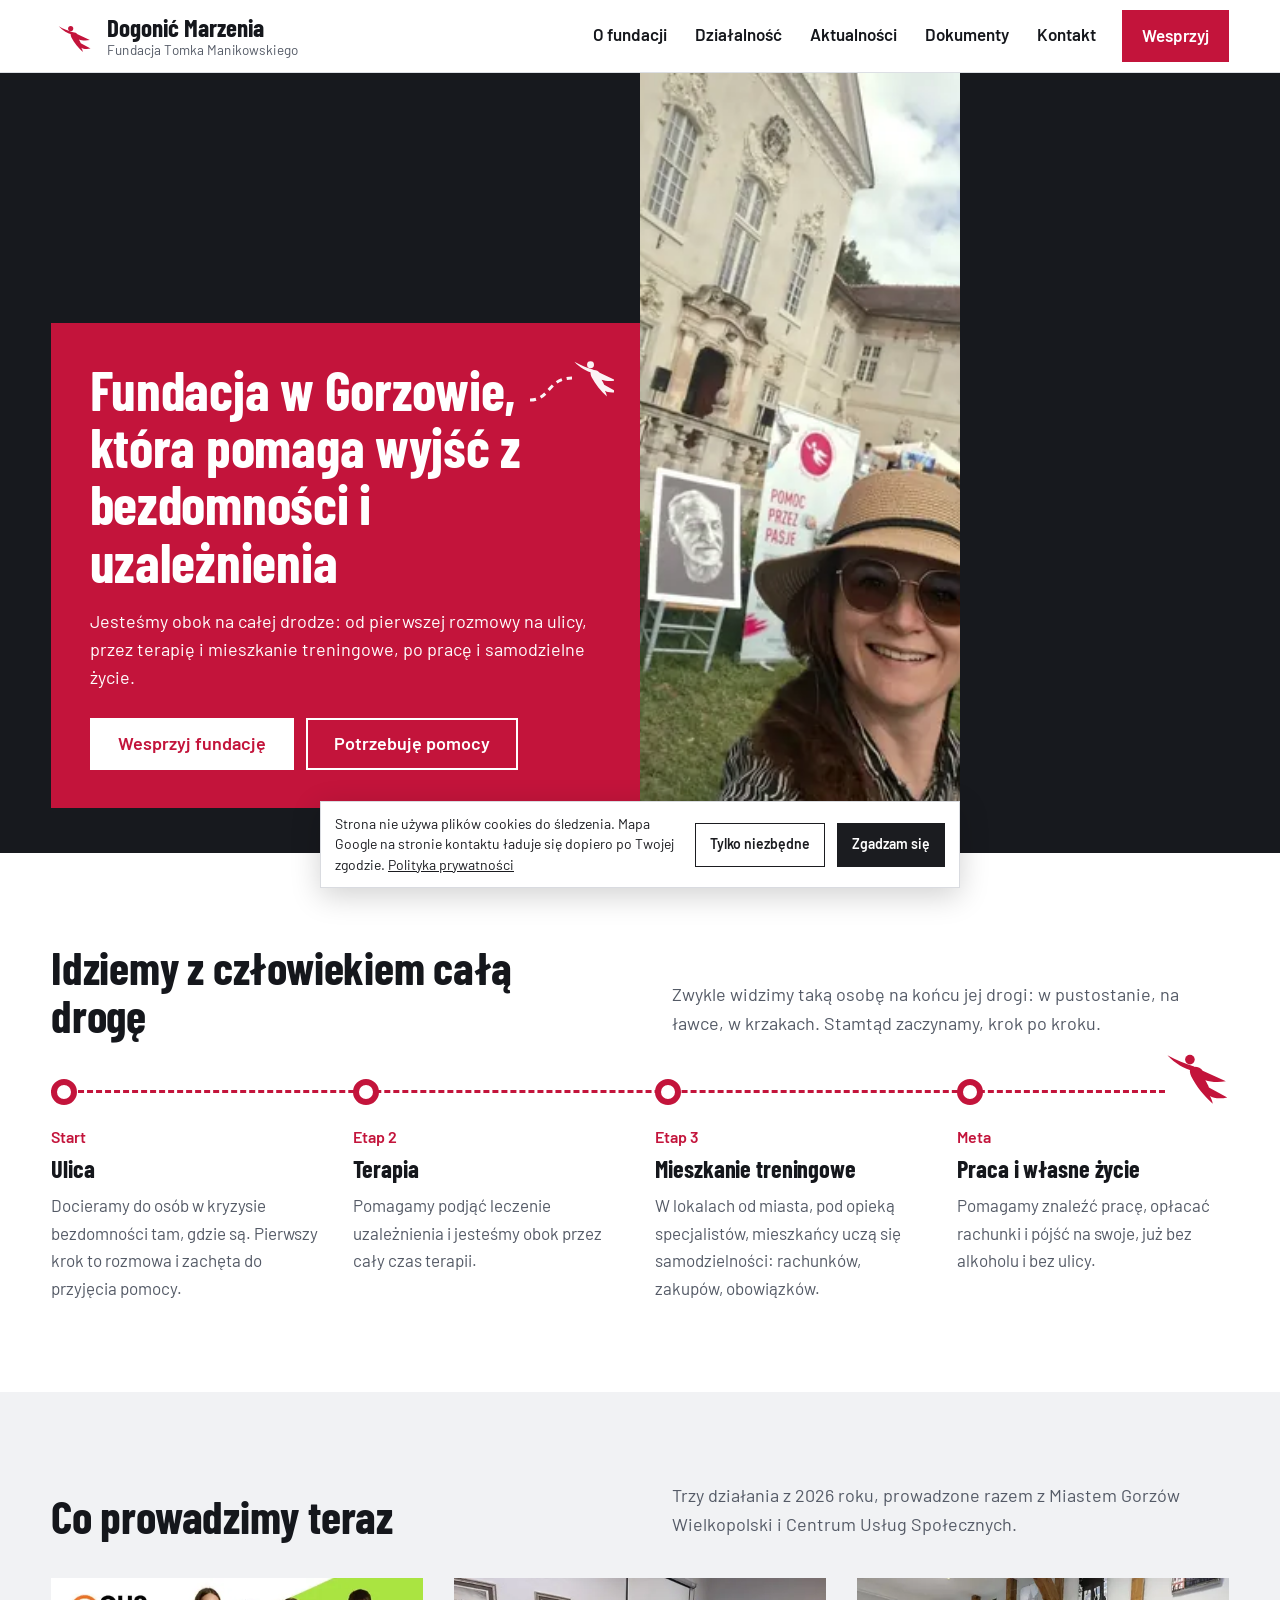
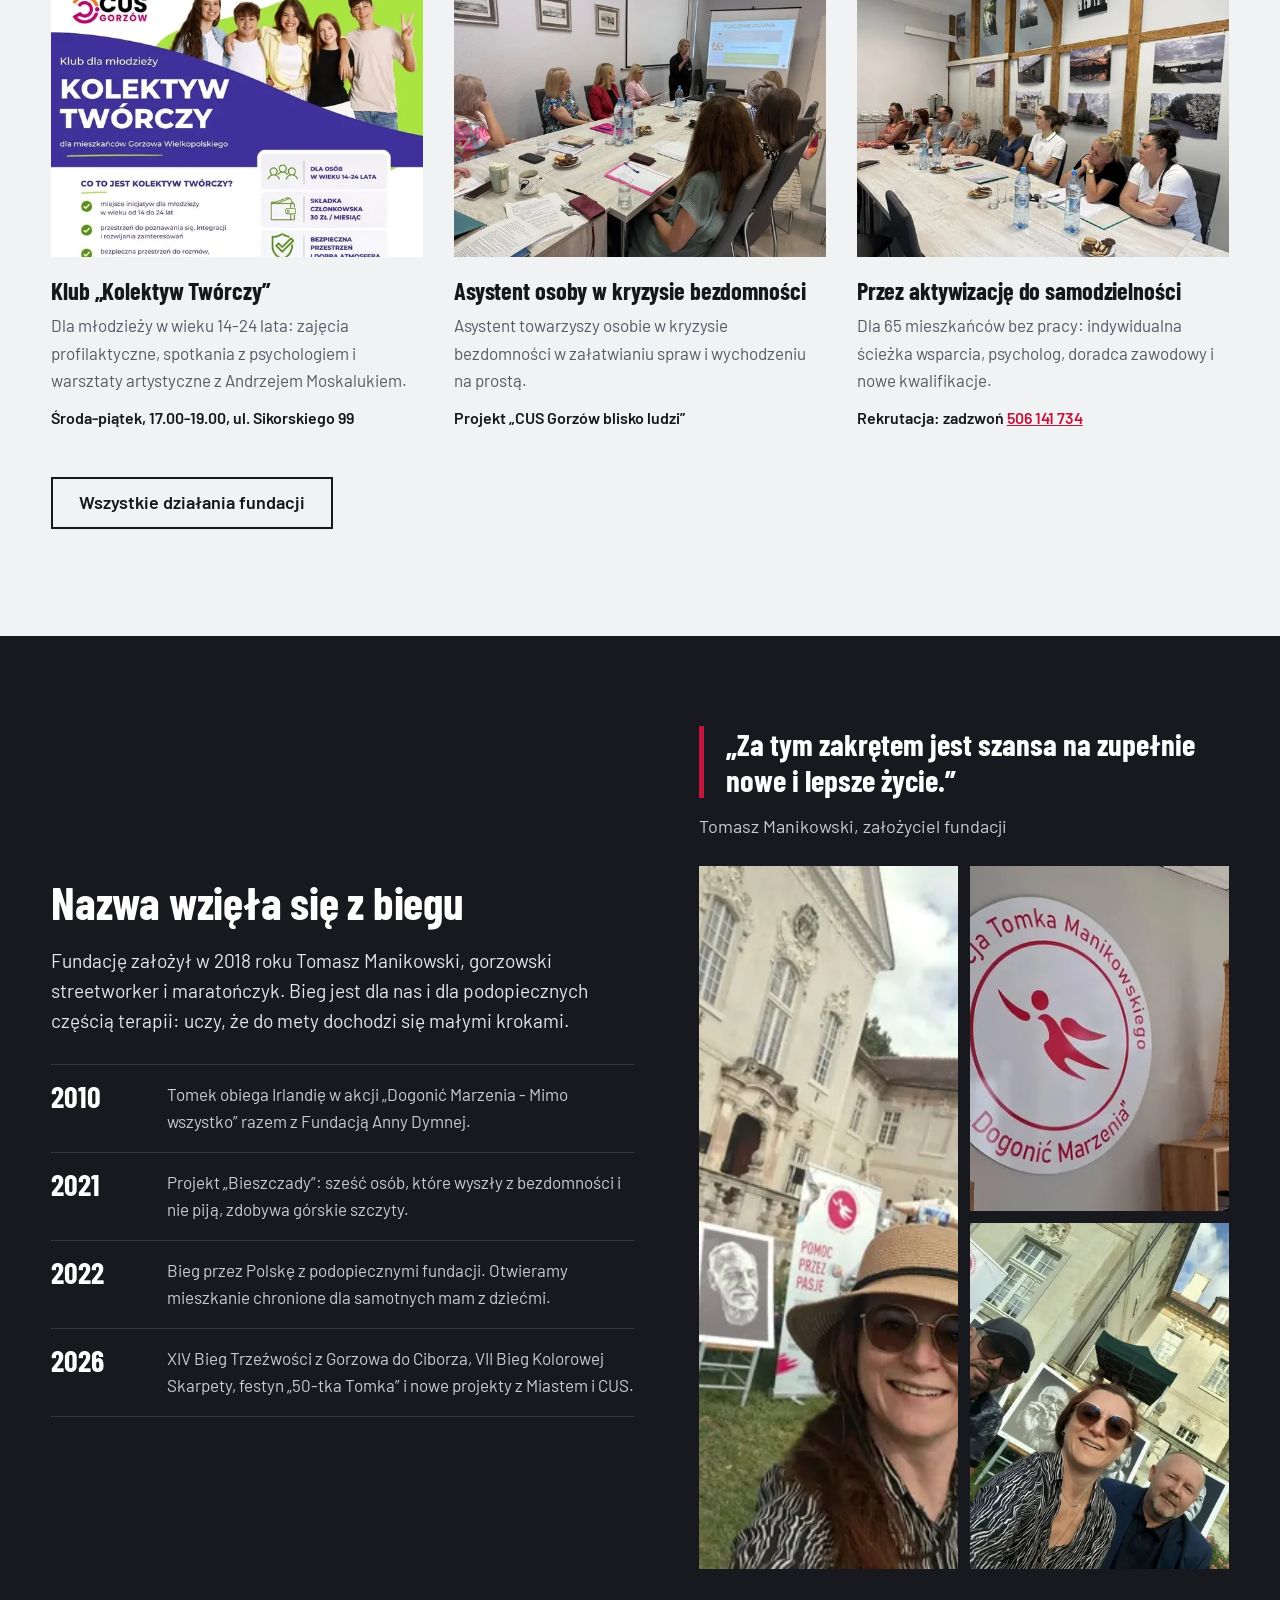
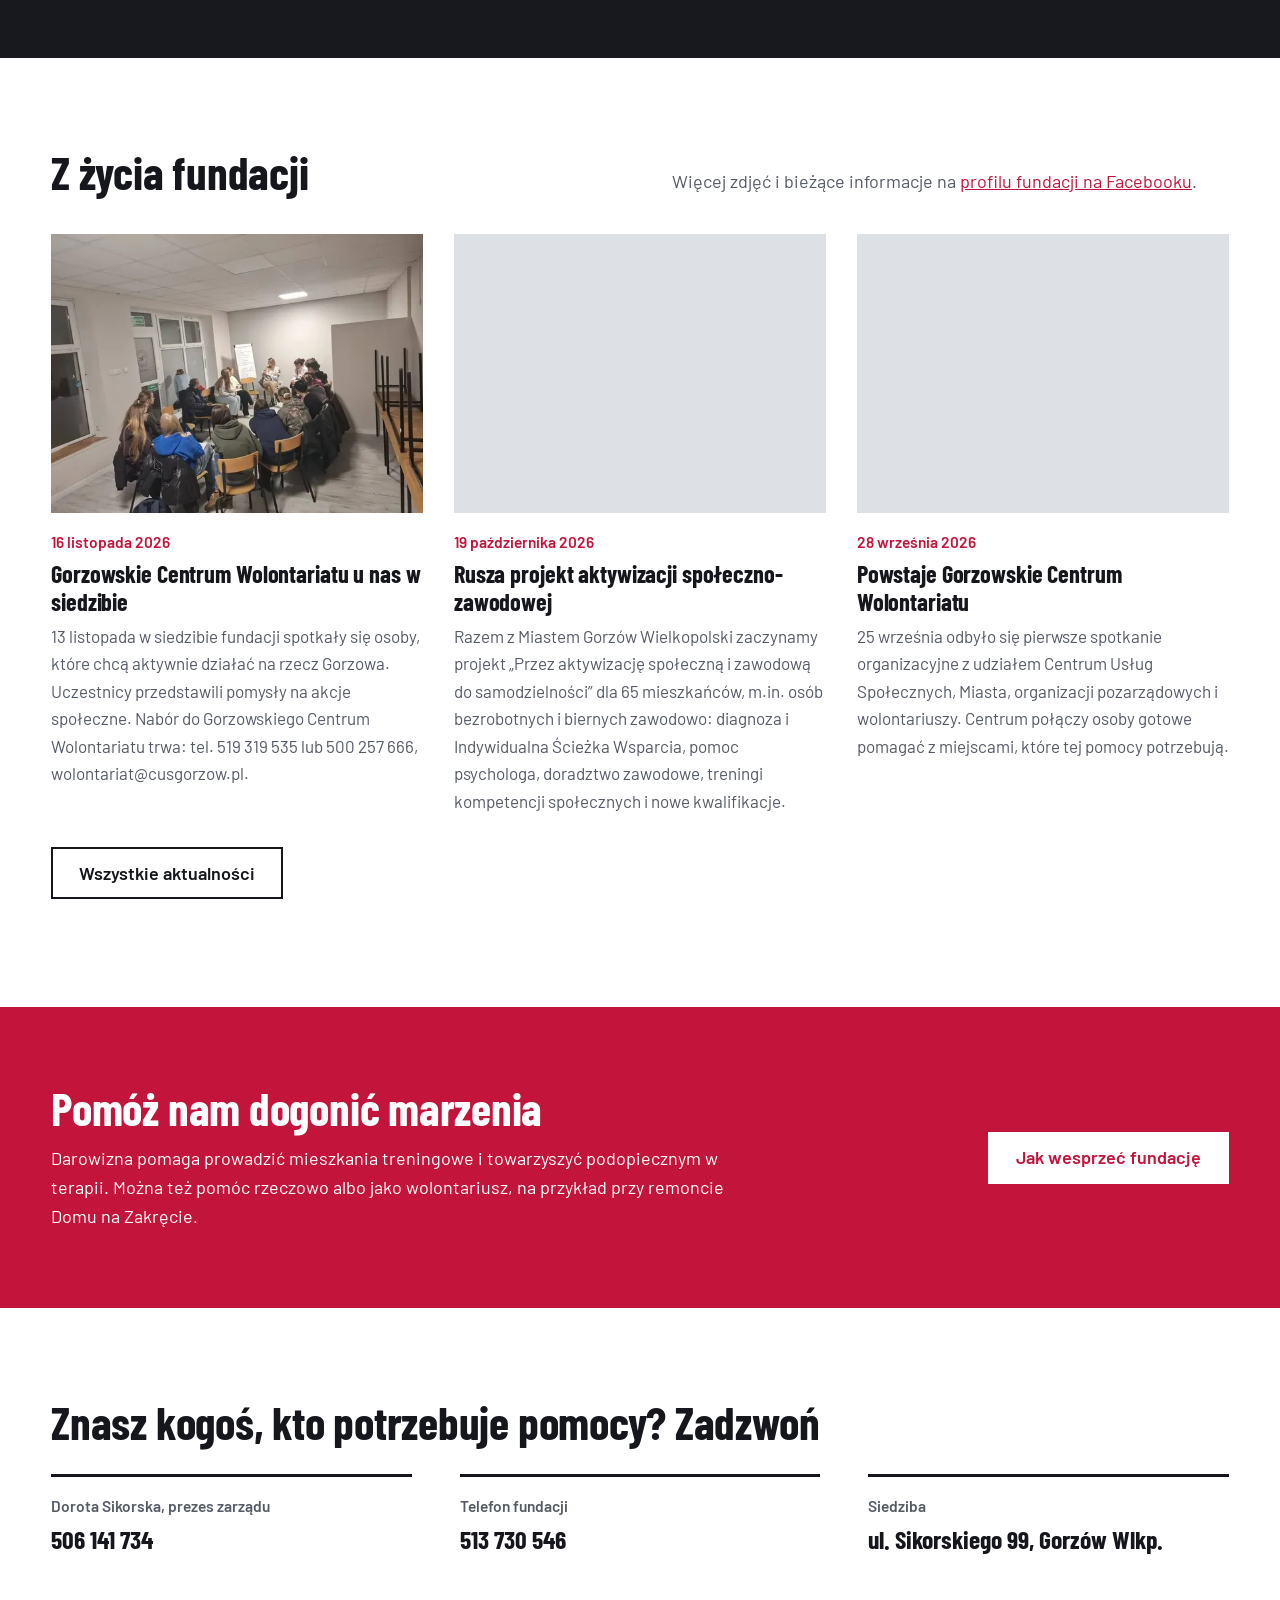
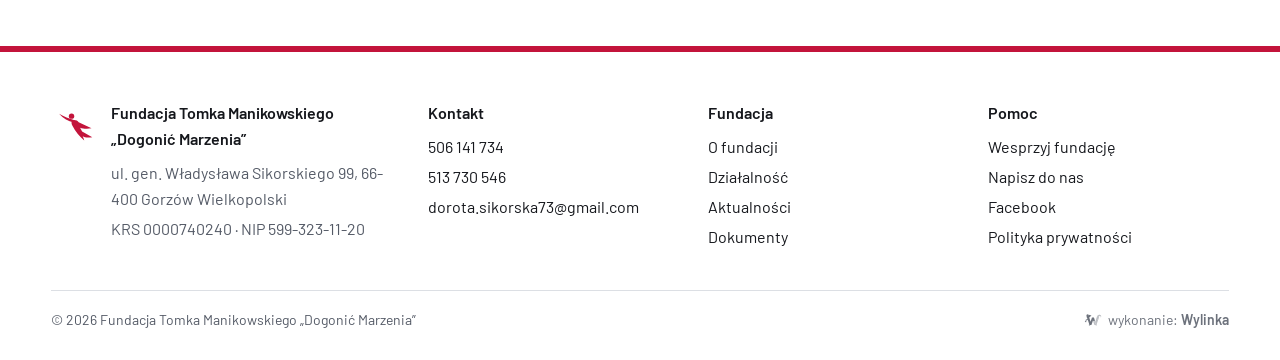
==== commit d83e08a2: "Zdjęcia w wyższej rozdzielczości i aktualności z profilu fundacji" ====
--- a/index.html
+++ b/index.html
@@ -3,10 +3,10 @@
 <title>Fundacja Dogonić Marzenia Gorzów - pomoc w wyjściu z bezdomności</title><meta name="description" content="Fundacja Tomka Manikowskiego „Dogonić Marzenia” z Gorzowa Wielkopolskiego: streetworking, terapia uzależnień, mieszkania treningowe i aktywizacja zawodowa. Wesprzyj nas."><meta name="robots" content="noindex,nofollow">
 <link rel="canonical" href="https://disaster26.github.io/dogonic-marzenia-koncepcja/">
 <meta property="og:type" content="website"><meta property="og:locale" content="pl_PL"><meta property="og:site_name" content="Fundacja Tomka Manikowskiego „Dogonić Marzenia”">
-<meta property="og:title" content="Fundacja Dogonić Marzenia Gorzów - pomoc w wyjściu z bezdomności"><meta property="og:description" content="Fundacja Tomka Manikowskiego „Dogonić Marzenia” z Gorzowa Wielkopolskiego: streetworking, terapia uzależnień, mieszkania treningowe i aktywizacja zawodowa. Wesprzyj nas."><meta property="og:url" content="https://disaster26.github.io/dogonic-marzenia-koncepcja/"><meta property="og:image" content="https://disaster26.github.io/dogonic-marzenia-koncepcja/img/zespol-logo-590.webp">
+<meta property="og:title" content="Fundacja Dogonić Marzenia Gorzów - pomoc w wyjściu z bezdomności"><meta property="og:description" content="Fundacja Tomka Manikowskiego „Dogonić Marzenia” z Gorzowa Wielkopolskiego: streetworking, terapia uzależnień, mieszkania treningowe i aktywizacja zawodowa. Wesprzyj nas."><meta property="og:url" content="https://disaster26.github.io/dogonic-marzenia-koncepcja/"><meta property="og:image" content="https://disaster26.github.io/dogonic-marzenia-koncepcja/img/zespol-logo-1200.webp">
 <meta name="theme-color" content="#C3143B">
 <link rel="icon" href="favicon.svg" type="image/svg+xml"><link rel="icon" href="favicon-48.png" sizes="48x48" type="image/png"><link rel="apple-touch-icon" href="apple-touch-icon.png">
-<link rel="preload" href="fonts/bc-700-rdzen.woff2" as="font" type="font/woff2" crossorigin><link rel="preload" href="fonts/b-400-rdzen.woff2" as="font" type="font/woff2" crossorigin><link media="(max-width:760px)" rel="preload" as="image" imagesrcset="img/hero-m-360.webp 360w, img/hero-m-449.webp 449w" imagesizes="100vw" fetchpriority="high"><link media="(min-width:761px)" rel="preload" as="image" imagesrcset="img/siedziba-360.webp 360w, img/siedziba-560.webp 560w, img/siedziba-590.webp 590w" imagesizes="(min-width:1700px) 20vw, (min-width:1081px) 25vw, 34vw" fetchpriority="high">
+<link rel="preload" href="fonts/bc-700-rdzen.woff2" as="font" type="font/woff2" crossorigin><link rel="preload" href="fonts/b-400-rdzen.woff2" as="font" type="font/woff2" crossorigin><link media="(max-width:760px)" rel="preload" as="image" imagesrcset="img/hero-m-420.webp 420w, img/hero-m-640.webp 640w" imagesizes="100vw" fetchpriority="high"><link media="(min-width:761px)" rel="preload" as="image" imagesrcset="img/siedziba-360.webp 360w, img/siedziba-560.webp 560w, img/siedziba-800.webp 800w, img/siedziba-1200.webp 1200w" imagesizes="(min-width:1700px) 20vw, (min-width:1081px) 25vw, 34vw" fetchpriority="high">
 <style>@font-face{font-family:"Barlow Condensed";font-style:normal;font-weight:700;font-display:swap;src:url(fonts/bc-700-rdzen.woff2) format("woff2");unicode-range:U+0020-007E,U+00A0,U+00A9,U+00AB,U+00B0,U+00B7,U+00BB,U+00D3,U+00D7,U+00F3,U+2013-2014,U+2018-2019,U+201C-201E,U+2022,U+2026,U+20AC}@font-face{font-family:"Barlow Condensed";font-style:normal;font-weight:700;font-display:swap;src:url(fonts/bc-700-pl.woff2) format("woff2");unicode-range:U+0104-0107,U+0118-0119,U+0141-0144,U+015A-015B,U+0179-017C}@font-face{font-family:"Barlow";font-style:normal;font-weight:400;font-display:swap;src:url(fonts/b-400-rdzen.woff2) format("woff2");unicode-range:U+0020-007E,U+00A0,U+00A9,U+00AB,U+00B0,U+00B7,U+00BB,U+00D3,U+00D7,U+00F3,U+2013-2014,U+2018-2019,U+201C-201E,U+2022,U+2026,U+20AC}@font-face{font-family:"Barlow";font-style:normal;font-weight:400;font-display:swap;src:url(fonts/b-400-pl.woff2) format("woff2");unicode-range:U+0104-0107,U+0118-0119,U+0141-0144,U+015A-015B,U+0179-017C}@font-face{font-family:"Barlow";font-style:normal;font-weight:600;font-display:swap;src:url(fonts/b-600-rdzen.woff2) format("woff2");unicode-range:U+0020-007E,U+00A0,U+00A9,U+00AB,U+00B0,U+00B7,U+00BB,U+00D3,U+00D7,U+00F3,U+2013-2014,U+2018-2019,U+201C-201E,U+2022,U+2026,U+20AC}@font-face{font-family:"Barlow";font-style:normal;font-weight:600;font-display:swap;src:url(fonts/b-600-pl.woff2) format("woff2");unicode-range:U+0104-0107,U+0118-0119,U+0141-0144,U+015A-015B,U+0179-017C}
 :root{--red:#C3143B;--red2:#9C0E2E;--ink:#15171C;--mut:#545A66;--bg2:#F1F2F4;--asf:#17191E;--line:#DCDFE4;--hf:"Barlow Condensed","Arial Narrow",sans-serif;--bf:"Barlow",system-ui,-apple-system,"Segoe UI",sans-serif;--gut:clamp(16px,4vw,56px);--max:1480px}
 *,*::before,*::after{box-sizing:border-box}
@@ -240,7 +240,7 @@
 .wylinka-badge .wy-pod{opacity:0;transition:opacity .2s ease-out .08s}
 .wylinka-badge:hover .wy-old,.wylinka-badge:focus-visible .wy-old{transform:translate(9px,7px) rotate(9deg);opacity:0}
 .wylinka-badge:hover .wy-pod,.wylinka-badge:focus-visible .wy-pod{opacity:1}
-@media (prefers-reduced-motion:reduce){.wylinka-badge .wy-old,.wylinka-badge .wy-pod{transition:none}.wylinka-badge:hover .wy-old,.wylinka-badge:focus-visible .wy-old{transform:none;opacity:.45}.wylinka-badge:hover .wy-pod,.wylinka-badge:focus-visible .wy-pod{opacity:0}}</style><script type="application/ld+json">{"@context":"https://schema.org","@type":"NGO","@id":"https://disaster26.github.io/dogonic-marzenia-koncepcja/#fundacja","name":"Fundacja Tomka Manikowskiego „Dogonić Marzenia”","alternateName":"Fundacja Dogonić Marzenia","url":"https://disaster26.github.io/dogonic-marzenia-koncepcja/","logo":"https://disaster26.github.io/dogonic-marzenia-koncepcja/logo.png","image":"https://disaster26.github.io/dogonic-marzenia-koncepcja/img/zespol-logo-590.webp","description":"Fundacja z Gorzowa Wielkopolskiego pomagająca osobom w kryzysie bezdomności i uzależnienia: streetworking, terapia, mieszkania treningowe, aktywizacja zawodowa.","foundingDate":"2018","founder":{"@type":"Person","name":"Tomasz Manikowski"},"address":{"@type":"PostalAddress","streetAddress":"ul. gen. Władysława Sikorskiego 99","postalCode":"66-400","addressLocality":"Gorzów Wielkopolski","addressCountry":"PL"},"telephone":"+48506141734","email":"dorota.sikorska73@gmail.com","taxID":"5993231120","sameAs":["https://www.facebook.com/tmdogonicmarzenia/"],"identifier":[{"@type":"PropertyValue","propertyID":"KRS","value":"0000740240"},{"@type":"PropertyValue","propertyID":"NIP","value":"5993231120"}],"areaServed":"Gorzów Wielkopolski"}</script>
+@media (prefers-reduced-motion:reduce){.wylinka-badge .wy-old,.wylinka-badge .wy-pod{transition:none}.wylinka-badge:hover .wy-old,.wylinka-badge:focus-visible .wy-old{transform:none;opacity:.45}.wylinka-badge:hover .wy-pod,.wylinka-badge:focus-visible .wy-pod{opacity:0}}</style><script type="application/ld+json">{"@context":"https://schema.org","@type":"NGO","@id":"https://disaster26.github.io/dogonic-marzenia-koncepcja/#fundacja","name":"Fundacja Tomka Manikowskiego „Dogonić Marzenia”","alternateName":"Fundacja Dogonić Marzenia","url":"https://disaster26.github.io/dogonic-marzenia-koncepcja/","logo":"https://disaster26.github.io/dogonic-marzenia-koncepcja/logo.png","image":"https://disaster26.github.io/dogonic-marzenia-koncepcja/img/zespol-logo-1200.webp","description":"Fundacja z Gorzowa Wielkopolskiego pomagająca osobom w kryzysie bezdomności i uzależnienia: streetworking, terapia, mieszkania treningowe, aktywizacja zawodowa.","foundingDate":"2018","founder":{"@type":"Person","name":"Tomasz Manikowski"},"address":{"@type":"PostalAddress","streetAddress":"ul. gen. Władysława Sikorskiego 99","postalCode":"66-400","addressLocality":"Gorzów Wielkopolski","addressCountry":"PL"},"telephone":"+48506141734","email":"dorota.sikorska73@gmail.com","taxID":"5993231120","sameAs":["https://www.facebook.com/tmdogonicmarzenia/"],"identifier":[{"@type":"PropertyValue","propertyID":"KRS","value":"0000740240"},{"@type":"PropertyValue","propertyID":"NIP","value":"5993231120"}],"areaServed":"Gorzów Wielkopolski"}</script>
 </head><body class="">
 <a class="skip" href="#tresc">Przejdź do treści</a>
 <header class="top"><div class="top-in">
@@ -251,13 +251,13 @@
 <main id="tresc">
 <section class="hero" aria-label="Fundacja Dogonić Marzenia">
 <div class="tiles">
-<div class="t1"><a class="lb" href="img/siedziba-590.webp" data-w="590" data-h="443"><img src="img/siedziba-560.webp" srcset="img/siedziba-360.webp 360w, img/siedziba-560.webp 560w, img/siedziba-590.webp 590w" sizes="(min-width:1700px) 20vw, (min-width:1081px) 25vw, 34vw" width="590" height="443" alt="Spotkanie przy stole w siedzibie fundacji przy ul. Sikorskiego 99" loading="lazy" decoding="async"></a></div>
-<div class="t2"><a class="lb" href="img/zespol-logo-590.webp" data-w="590" data-h="443"><img src="img/zespol-logo-560.webp" srcset="img/zespol-logo-360.webp 360w, img/zespol-logo-560.webp 560w, img/zespol-logo-590.webp 590w" sizes="(min-width:1700px) 20vw, (min-width:1081px) 25vw, 34vw" width="590" height="443" alt="Spotkanie w siedzibie fundacji, na ścianie logo Fundacji Tomka Manikowskiego" loading="lazy" decoding="async" style="object-position:50% 20%"></a></div>
-<div class="t3"><a class="lb" href="img/wystawa-443.webp" data-w="443" data-h="590"><img src="img/wystawa-443.webp" srcset="img/wystawa-360.webp 360w, img/wystawa-443.webp 443w" sizes="(min-width:1700px) 20vw, (min-width:1081px) 25vw, 34vw" width="443" height="590" alt="Dorota Sikorska na wystawie fotografii „Historie bezdomnością pisane” w Bojadłach" loading="lazy" decoding="async"></a></div>
-<div class="t4"><a class="lb" href="img/spotkanie-590.webp" data-w="590" data-h="443"><img src="img/spotkanie-560.webp" srcset="img/spotkanie-360.webp 360w, img/spotkanie-560.webp 560w, img/spotkanie-590.webp 590w" sizes="(min-width:1700px) 20vw, (min-width:1081px) 25vw, 34vw" width="590" height="443" alt="Spotkanie zespołu fundacji z Centrum Usług Społecznych" loading="lazy" decoding="async"></a></div>
-<div class="t5"><a class="lb" href="img/wystawa-2-443.webp" data-w="443" data-h="590"><img src="img/wystawa-2-443.webp" srcset="img/wystawa-2-360.webp 360w, img/wystawa-2-443.webp 443w" sizes="(min-width:1700px) 20vw, (min-width:1081px) 25vw, 34vw" width="443" height="590" alt="Dorota Sikorska i gość wystawy „Historie bezdomnością pisane”" loading="lazy" decoding="async"></a></div>
-</div>
-<div class="hero-m"><img src="img/hero-m-449.webp" srcset="img/hero-m-360.webp 360w, img/hero-m-449.webp 449w" sizes="100vw" width="449" height="443" alt="Spotkanie w siedzibie fundacji, na ścianie logo Fundacji Tomka Manikowskiego" fetchpriority="high"></div>
+<div class="t1"><a class="lb" href="img/siedziba-1200.webp" data-w="1200" data-h="900"><img src="img/siedziba-560.webp" srcset="img/siedziba-360.webp 360w, img/siedziba-560.webp 560w, img/siedziba-800.webp 800w, img/siedziba-1200.webp 1200w" sizes="(min-width:1700px) 20vw, (min-width:1081px) 25vw, 34vw" width="1200" height="900" alt="Spotkanie przy stole w siedzibie fundacji przy ul. Sikorskiego 99" loading="lazy" decoding="async"></a></div>
+<div class="t2"><a class="lb" href="img/zespol-logo-1200.webp" data-w="1200" data-h="900"><img src="img/zespol-logo-560.webp" srcset="img/zespol-logo-360.webp 360w, img/zespol-logo-560.webp 560w, img/zespol-logo-800.webp 800w, img/zespol-logo-1200.webp 1200w" sizes="(min-width:1700px) 20vw, (min-width:1081px) 25vw, 34vw" width="1200" height="900" alt="Spotkanie w siedzibie fundacji, na ścianie logo Fundacji Tomka Manikowskiego" loading="lazy" decoding="async" style="object-position:50% 20%"></a></div>
+<div class="t3"><a class="lb" href="img/wystawa-1200.webp" data-w="1200" data-h="1600"><img src="img/wystawa-560.webp" srcset="img/wystawa-360.webp 360w, img/wystawa-560.webp 560w, img/wystawa-800.webp 800w, img/wystawa-1200.webp 1200w" sizes="(min-width:1700px) 20vw, (min-width:1081px) 25vw, 34vw" width="1200" height="1600" alt="Dorota Sikorska na wystawie fotografii „Historie bezdomnością pisane” w Bojadłach" loading="lazy" decoding="async"></a></div>
+<div class="t4"><a class="lb" href="img/spotkanie-1200.webp" data-w="1200" data-h="900"><img src="img/spotkanie-560.webp" srcset="img/spotkanie-360.webp 360w, img/spotkanie-560.webp 560w, img/spotkanie-800.webp 800w, img/spotkanie-1200.webp 1200w" sizes="(min-width:1700px) 20vw, (min-width:1081px) 25vw, 34vw" width="1200" height="900" alt="Spotkanie zespołu fundacji z Centrum Usług Społecznych" loading="lazy" decoding="async"></a></div>
+<div class="t5"><a class="lb" href="img/wystawa-2-1200.webp" data-w="1200" data-h="1600"><img src="img/wystawa-2-560.webp" srcset="img/wystawa-2-360.webp 360w, img/wystawa-2-560.webp 560w, img/wystawa-2-800.webp 800w, img/wystawa-2-1200.webp 1200w" sizes="(min-width:1700px) 20vw, (min-width:1081px) 25vw, 34vw" width="1200" height="1600" alt="Dorota Sikorska i gość wystawy „Historie bezdomnością pisane”" loading="lazy" decoding="async"></a></div>
+</div>
+<div class="hero-m"><img src="img/hero-m-640.webp" srcset="img/hero-m-420.webp 420w, img/hero-m-640.webp 640w" sizes="100vw" width="640" height="632" alt="Spotkanie w siedzibie fundacji, na ścianie logo Fundacji Tomka Manikowskiego" fetchpriority="high"></div>
 <div class="hero-card"><svg class="route" viewBox="0 0 86 60" aria-hidden="true"><path d="M2 52 C 22 52, 20 30, 44 30" fill="none" stroke="currentColor" stroke-width="3" stroke-dasharray="6 5"/><g transform="translate(36 -4) scale(.62)" fill="currentColor"><path d="M46.5 46.6C36.5 44.2 25.6 38.4 16.8 28.6C27.4 34.6 37.6 38.6 47.6 41.6Z"/><circle cx="42.8" cy="33.6" r="5.6"/><path d="M43.6 42.6C49.2 40.6 55 42.4 57.6 46.4L84.4 58.8C75 60.4 66.6 59.6 60.6 57.6C62.6 61 64 63.6 64.8 65.8L86 77.4C77 79.4 69.6 78 66 75.6C67.6 78.6 68.8 81.6 69.2 84.6C59.6 76.4 50.4 64.8 44.4 53.2C42.6 49.6 42.2 45.6 43.6 42.6Z"/></g></svg>
 <h1>Fundacja w Gorzowie, która pomaga wyjść z bezdomności i uzależnienia</h1>
 <p>Jesteśmy obok na całej drodze: od pierwszej rozmowy na ulicy, przez terapię i mieszkanie treningowe, po pracę i samodzielne życie.</p>
@@ -278,9 +278,9 @@
 <section class="sec grey"><div class="wrap">
 <div class="head"><h2>Co prowadzimy teraz</h2><p>Trzy działania z 2026 roku, prowadzone razem z Miastem Gorzów Wielkopolski i Centrum Usług Społecznych.</p></div>
 <div class="proj">
-<article><div class="ph"><a class="lb" href="img/kolektyw-526.webp" data-w="526" data-h="526"><img src="img/kolektyw-526.webp" srcset="img/kolektyw-360.webp 360w, img/kolektyw-526.webp 526w" sizes="(min-width:901px) 30vw, 100vw" width="526" height="526" alt="Plakat klubu dla młodzieży Kolektyw Twórczy" loading="lazy" decoding="async"></a></div><h3>Klub „Kolektyw Twórczy”</h3><p>Dla młodzieży w wieku 14-24 lata: zajęcia profilaktyczne, spotkania z psychologiem i warsztaty artystyczne z Andrzejem Moskalukiem.</p><p class="when">Środa-piątek, 17.00-19.00, ul. Sikorskiego 99</p></article>
-<article><div class="ph"><a class="lb" href="img/siedziba-590.webp" data-w="590" data-h="443"><img src="img/siedziba-560.webp" srcset="img/siedziba-360.webp 360w, img/siedziba-560.webp 560w, img/siedziba-590.webp 590w" sizes="(min-width:901px) 30vw, 100vw" width="590" height="443" alt="Spotkanie w siedzibie fundacji" loading="lazy" decoding="async"></a></div><h3>Asystent osoby w kryzysie bezdomności</h3><p>Asystent towarzyszy osobie w kryzysie bezdomności w załatwianiu spraw i wychodzeniu na prostą.</p><p class="when">Projekt „CUS Gorzów blisko ludzi”</p></article>
-<article><div class="ph"><a class="lb" href="img/spotkanie-590.webp" data-w="590" data-h="443"><img src="img/spotkanie-560.webp" srcset="img/spotkanie-360.webp 360w, img/spotkanie-560.webp 560w, img/spotkanie-590.webp 590w" sizes="(min-width:901px) 30vw, 100vw" width="590" height="443" alt="Spotkanie zespołu z Centrum Usług Społecznych" loading="lazy" decoding="async"></a></div><h3>Przez aktywizację do samodzielności</h3><p>Dla 65 mieszkańców bez pracy: indywidualna ścieżka wsparcia, psycholog, doradca zawodowy i nowe kwalifikacje.</p><p class="when">Rekrutacja: zadzwoń <a href="tel:+48506141734">506 141 734</a></p></article>
+<article><div class="ph"><a class="lb" href="img/kolektyw-1080.webp" data-w="1080" data-h="1080"><img src="img/kolektyw-560.webp" srcset="img/kolektyw-360.webp 360w, img/kolektyw-560.webp 560w, img/kolektyw-800.webp 800w, img/kolektyw-1080.webp 1080w" sizes="(min-width:901px) 30vw, 100vw" width="1080" height="1080" alt="Plakat klubu dla młodzieży Kolektyw Twórczy" loading="lazy" decoding="async"></a></div><h3>Klub „Kolektyw Twórczy”</h3><p>Dla młodzieży w wieku 14-24 lata: zajęcia profilaktyczne, spotkania z psychologiem i warsztaty artystyczne z Andrzejem Moskalukiem.</p><p class="when">Środa-piątek, 17.00-19.00, ul. Sikorskiego 99</p></article>
+<article><div class="ph"><a class="lb" href="img/siedziba-1200.webp" data-w="1200" data-h="900"><img src="img/siedziba-560.webp" srcset="img/siedziba-360.webp 360w, img/siedziba-560.webp 560w, img/siedziba-800.webp 800w, img/siedziba-1200.webp 1200w" sizes="(min-width:901px) 30vw, 100vw" width="1200" height="900" alt="Spotkanie w siedzibie fundacji" loading="lazy" decoding="async"></a></div><h3>Asystent osoby w kryzysie bezdomności</h3><p>Asystent towarzyszy osobie w kryzysie bezdomności w załatwianiu spraw i wychodzeniu na prostą.</p><p class="when">Projekt „CUS Gorzów blisko ludzi”</p></article>
+<article><div class="ph"><a class="lb" href="img/spotkanie-1200.webp" data-w="1200" data-h="900"><img src="img/spotkanie-560.webp" srcset="img/spotkanie-360.webp 360w, img/spotkanie-560.webp 560w, img/spotkanie-800.webp 800w, img/spotkanie-1200.webp 1200w" sizes="(min-width:901px) 30vw, 100vw" width="1200" height="900" alt="Spotkanie zespołu z Centrum Usług Społecznych" loading="lazy" decoding="async"></a></div><h3>Przez aktywizację do samodzielności</h3><p>Dla 65 mieszkańców bez pracy: indywidualna ścieżka wsparcia, psycholog, doradca zawodowy i nowe kwalifikacje.</p><p class="when">Rekrutacja: zadzwoń <a href="tel:+48506141734">506 141 734</a></p></article>
 </div>
 <p style="margin-top:36px"><a class="btn dark" href="dzialalnosc/">Wszystkie działania fundacji</a></p>
 </div></section>
@@ -293,19 +293,19 @@
 <li><b>2010</b><span>Tomek obiega Irlandię w akcji „Dogonić Marzenia - Mimo wszystko” razem z Fundacją Anny Dymnej.</span></li>
 <li><b>2021</b><span>Projekt „Bieszczady”: sześć osób, które wyszły z bezdomności i nie piją, zdobywa górskie szczyty.</span></li>
 <li><b>2022</b><span>Bieg przez Polskę z podopiecznymi fundacji. Otwieramy mieszkanie chronione dla samotnych mam z dziećmi.</span></li>
-<li><b>2026</b><span>Festyn i bieg „50-tka Tomka” w Dzierżowie, nowe projekty z Miastem i CUS.</span></li>
+<li><b>2026</b><span>XIV Bieg Trzeźwości z Gorzowa do Ciborza, VII Bieg Kolorowej Skarpety, festyn „50-tka Tomka” i nowe projekty z Miastem i CUS.</span></li>
 </ul>
 </div>
 <div>
 <p class="quote">„Za tym zakrętem jest szansa na zupełnie nowe i lepsze życie.”</p>
 <p style="color:#C9CCD3;margin-bottom:24px">Tomasz Manikowski, założyciel fundacji</p>
-<div class="phs"><a class="lb" href="img/wystawa-443.webp" data-w="443" data-h="590"><img src="img/wystawa-443.webp" srcset="img/wystawa-360.webp 360w, img/wystawa-443.webp 443w" sizes="(min-width:901px) 22vw, 50vw" width="443" height="590" alt="Dorota Sikorska na wystawie „Historie bezdomnością pisane” w Bojadłach" loading="lazy" decoding="async"></a><a class="lb" href="img/logo-sciana-526.webp" data-w="526" data-h="525"><img src="img/logo-sciana-526.webp" srcset="img/logo-sciana-360.webp 360w, img/logo-sciana-526.webp 526w" sizes="(min-width:901px) 22vw, 50vw" width="526" height="525" alt="Logo fundacji w siedzibie przy ul. Sikorskiego" loading="lazy" decoding="async"></a><a class="lb" href="img/wystawa-2-443.webp" data-w="443" data-h="590"><img src="img/wystawa-2-443.webp" srcset="img/wystawa-2-360.webp 360w, img/wystawa-2-443.webp 443w" sizes="(min-width:901px) 22vw, 50vw" width="443" height="590" alt="Wystawa „Historie bezdomnością pisane”" loading="lazy" decoding="async"></a></div>
+<div class="phs"><a class="lb" href="img/wystawa-1200.webp" data-w="1200" data-h="1600"><img src="img/wystawa-560.webp" srcset="img/wystawa-360.webp 360w, img/wystawa-560.webp 560w, img/wystawa-800.webp 800w, img/wystawa-1200.webp 1200w" sizes="(min-width:901px) 22vw, 50vw" width="1200" height="1600" alt="Dorota Sikorska na wystawie „Historie bezdomnością pisane” w Bojadłach" loading="lazy" decoding="async"></a><a class="lb" href="img/logo-sciana-1168.webp" data-w="1168" data-h="1165"><img src="img/logo-sciana-560.webp" srcset="img/logo-sciana-360.webp 360w, img/logo-sciana-560.webp 560w, img/logo-sciana-800.webp 800w, img/logo-sciana-1168.webp 1168w" sizes="(min-width:901px) 22vw, 50vw" width="1168" height="1165" alt="Logo fundacji w siedzibie przy ul. Sikorskiego" loading="lazy" decoding="async"></a><a class="lb" href="img/wystawa-2-1200.webp" data-w="1200" data-h="1600"><img src="img/wystawa-2-560.webp" srcset="img/wystawa-2-360.webp 360w, img/wystawa-2-560.webp 560w, img/wystawa-2-800.webp 800w, img/wystawa-2-1200.webp 1200w" sizes="(min-width:901px) 22vw, 50vw" width="1200" height="1600" alt="Wystawa „Historie bezdomnością pisane”" loading="lazy" decoding="async"></a></div>
 </div>
 </div></section>
 
 <section class="sec"><div class="wrap">
 <div class="head"><h2>Z życia fundacji</h2><p>Więcej zdjęć i bieżące informacje na <a href="https://www.facebook.com/tmdogonicmarzenia/" rel="noopener">profilu fundacji na Facebooku</a>.</p></div>
-<div class="strip"><article class="news"><div class="ph"><a class="lb" href="img/spotkanie-590.webp" data-w="590" data-h="443"><img src="img/spotkanie-560.webp" srcset="img/spotkanie-360.webp 360w, img/spotkanie-560.webp 560w, img/spotkanie-590.webp 590w" sizes="(min-width:901px) 30vw, 82vw" width="590" height="443" alt="Spotkanie zespołu fundacji z CUS" loading="lazy" decoding="async"></a></div><time datetime="2026-10-19">19 października 2026</time><h3>Rusza projekt aktywizacji społeczno-zawodowej</h3><p>Zapraszamy 65 mieszkańców Gorzowa, którzy chcą wrócić na rynek pracy: psycholog, doradca zawodowy, kursy i nowe kwalifikacje. Zgłoszenia telefonicznie.</p></article><article class="news"><div class="ph"><a class="lb" href="img/zespol-logo-590.webp" data-w="590" data-h="443"><img src="img/zespol-logo-560.webp" srcset="img/zespol-logo-360.webp 360w, img/zespol-logo-560.webp 560w, img/zespol-logo-590.webp 590w" sizes="(min-width:901px) 30vw, 82vw" width="590" height="443" alt="Spotkanie organizacyjne Gorzowskiego Centrum Wolontariatu w siedzibie fundacji" loading="lazy" decoding="async"></a></div><time datetime="2026-09-28">28 września 2026</time><h3>Powstaje Gorzowskie Centrum Wolontariatu</h3><p>Byliśmy na pierwszym spotkaniu z CUS, Miastem i organizacjami. Centrum połączy osoby gotowe pomagać z miejscami, które tej pomocy potrzebują.</p></article><article class="news"><div class="ph"><a class="lb" href="img/kolektyw-526.webp" data-w="526" data-h="526"><img src="img/kolektyw-526.webp" srcset="img/kolektyw-360.webp 360w, img/kolektyw-526.webp 526w" sizes="(min-width:901px) 30vw, 82vw" width="526" height="526" alt="Plakat klubu Kolektyw Twórczy" loading="lazy" decoding="async"></a></div><time datetime="2026-09-15">15 września 2026</time><h3>Klub „Kolektyw Twórczy” już działa</h3><p>Młodzież w wieku 14-24 lata zapraszamy od środy do piątku w godz. 17.00-19.00 na ul. Sikorskiego 99.</p></article></div>
+<div class="strip"><article class="news"><div class="ph"><a class="lb" href="img/gcw-1200.webp" data-w="1200" data-h="900"><img src="img/gcw-560.webp" srcset="img/gcw-360.webp 360w, img/gcw-560.webp 560w, img/gcw-800.webp 800w, img/gcw-1200.webp 1200w" sizes="(min-width:901px) 30vw, 82vw" width="1200" height="900" alt="Spotkanie Gorzowskiego Centrum Wolontariatu w siedzibie fundacji" loading="lazy" decoding="async"></a></div><time datetime="2026-11-16">16 listopada 2026</time><h3>Gorzowskie Centrum Wolontariatu u nas w siedzibie</h3><p>13 listopada w siedzibie fundacji spotkały się osoby, które chcą aktywnie działać na rzecz Gorzowa. Uczestnicy przedstawili pomysły na akcje społeczne. Nabór do Gorzowskiego Centrum Wolontariatu trwa: tel. 519 319 535 lub 500 257 666, wolontariat@cusgorzow.pl.</p></article><article class="news"><div class="ph"><a class="lb" href="img/logo-sciana-1168.webp" data-w="1168" data-h="1165"><img src="img/logo-sciana-560.webp" srcset="img/logo-sciana-360.webp 360w, img/logo-sciana-560.webp 560w, img/logo-sciana-800.webp 800w, img/logo-sciana-1168.webp 1168w" sizes="(min-width:901px) 30vw, 82vw" width="1168" height="1165" alt="Logo fundacji w siedzibie przy ul. Sikorskiego" loading="lazy" decoding="async"></a></div><time datetime="2026-10-19">19 października 2026</time><h3>Rusza projekt aktywizacji społeczno-zawodowej</h3><p>Razem z Miastem Gorzów Wielkopolski zaczynamy projekt „Przez aktywizację społeczną i zawodową do samodzielności” dla 65 mieszkańców, m.in. osób bezrobotnych i biernych zawodowo: diagnoza i Indywidualna Ścieżka Wsparcia, pomoc psychologa, doradztwo zawodowe, treningi kompetencji społecznych i nowe kwalifikacje.</p></article><article class="news"><div class="ph"><a class="lb" href="img/zespol-logo-1200.webp" data-w="1200" data-h="900"><img src="img/zespol-logo-560.webp" srcset="img/zespol-logo-360.webp 360w, img/zespol-logo-560.webp 560w, img/zespol-logo-800.webp 800w, img/zespol-logo-1200.webp 1200w" sizes="(min-width:901px) 30vw, 82vw" width="1200" height="900" alt="Pierwsze spotkanie Gorzowskiego Centrum Wolontariatu w siedzibie fundacji" loading="lazy" decoding="async"></a></div><time datetime="2026-09-28">28 września 2026</time><h3>Powstaje Gorzowskie Centrum Wolontariatu</h3><p>25 września odbyło się pierwsze spotkanie organizacyjne z udziałem Centrum Usług Społecznych, Miasta, organizacji pozarządowych i wolontariuszy. Centrum połączy osoby gotowe pomagać z miejscami, które tej pomocy potrzebują.</p></article></div>
 <p style="margin-top:32px"><a class="btn dark" href="aktualnosci/">Wszystkie aktualności</a></p>
 </div></section>
 
